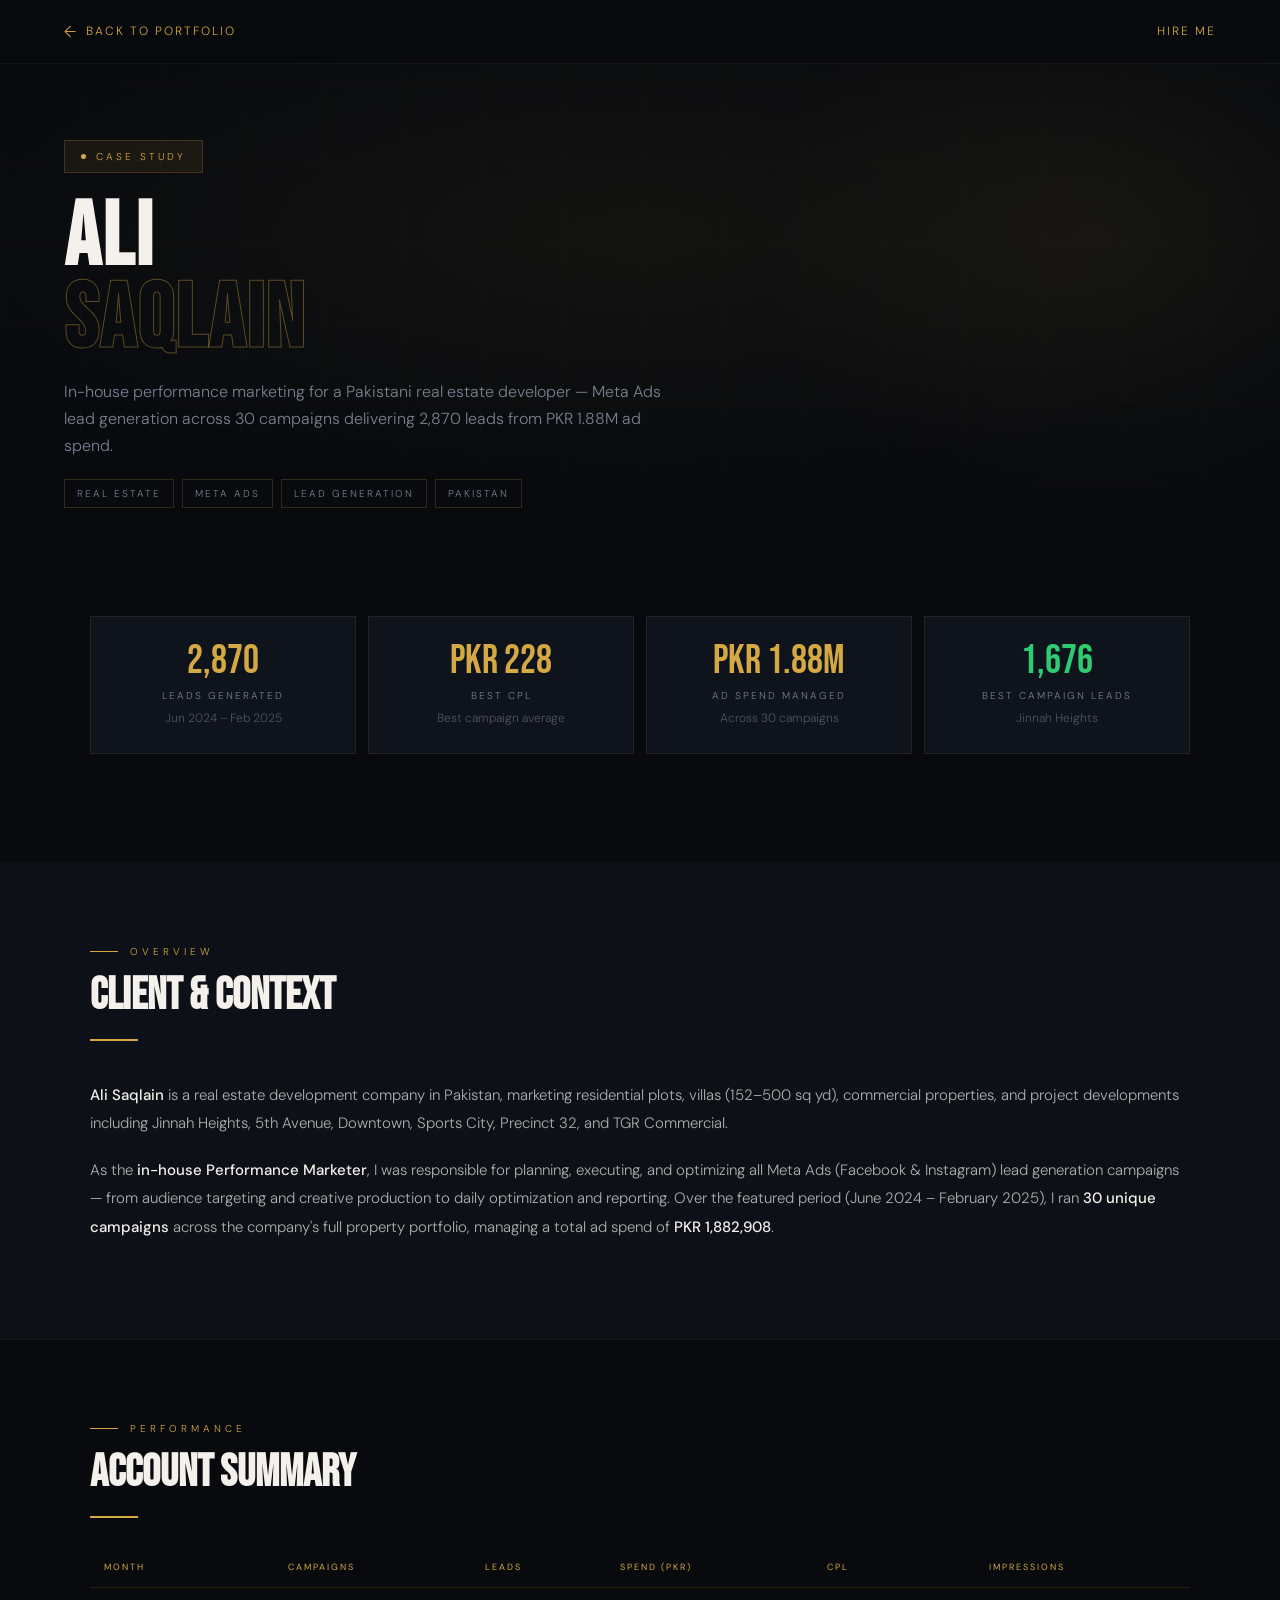
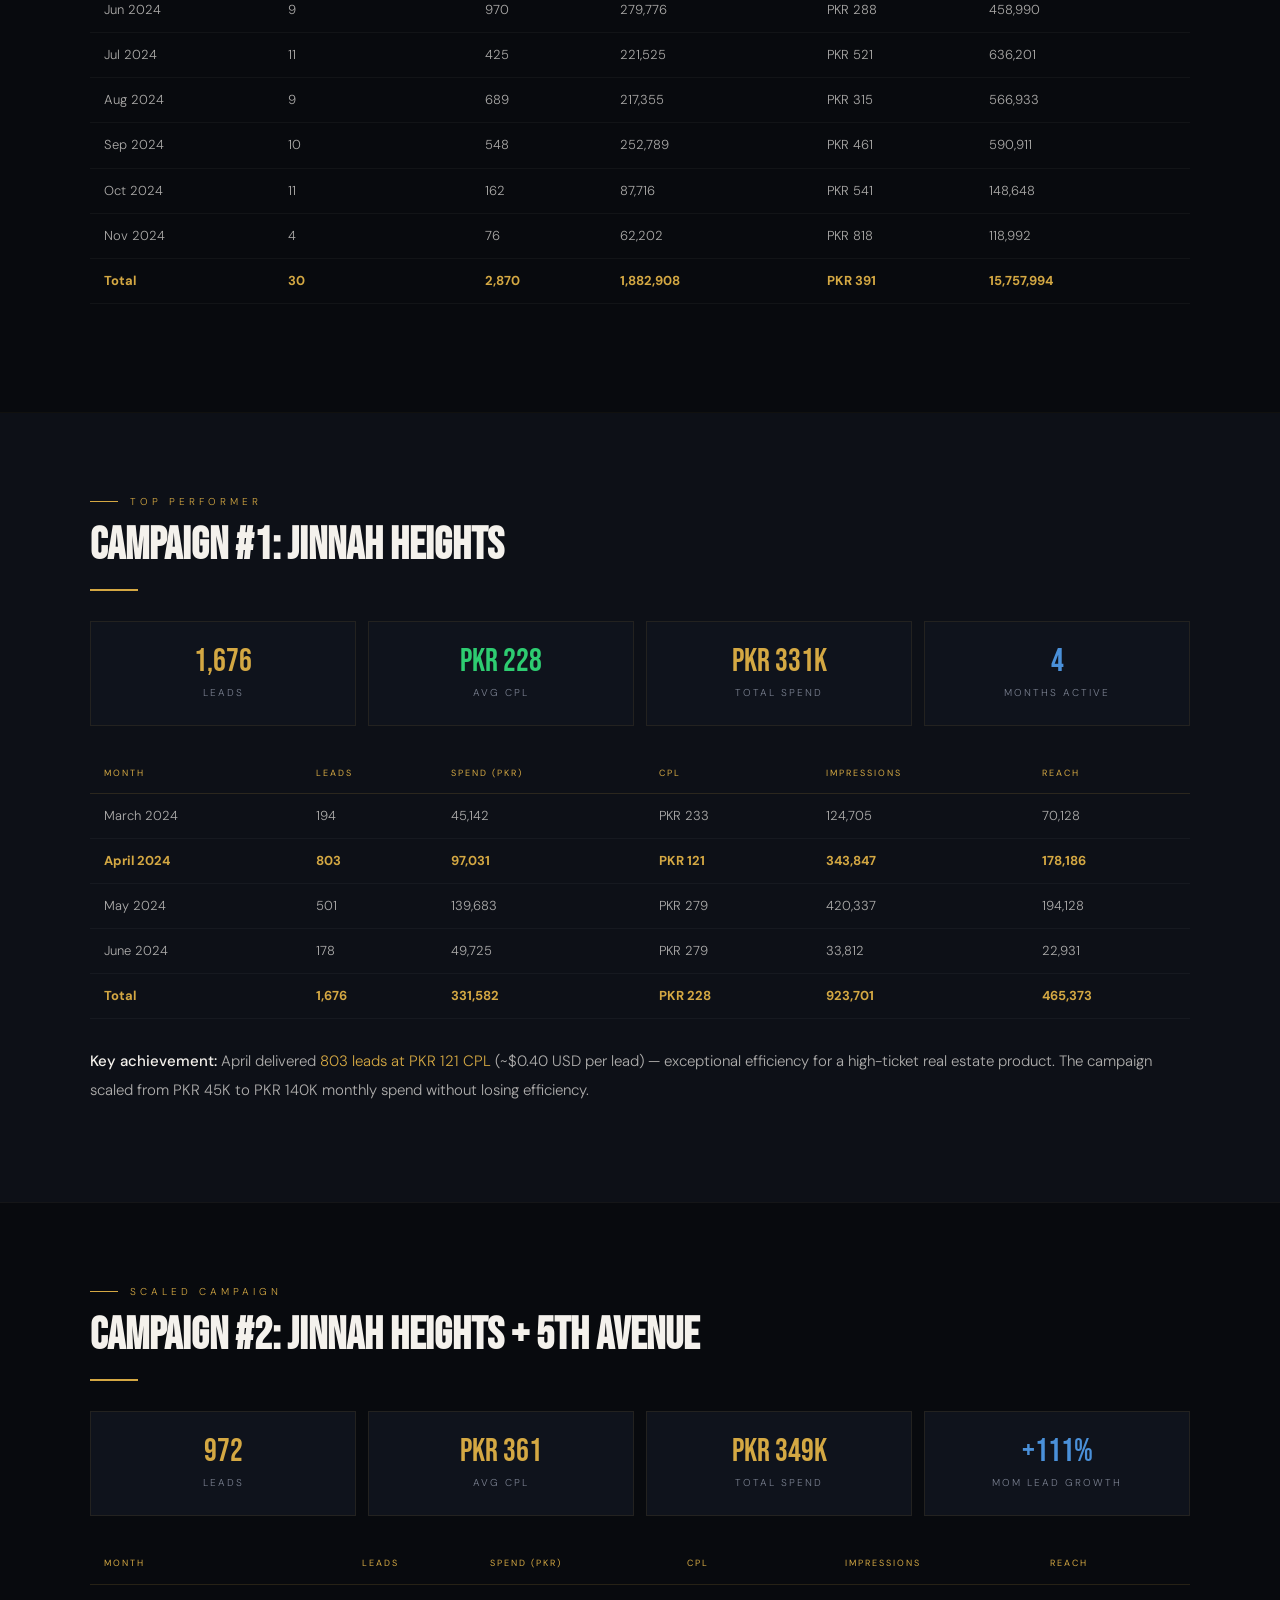
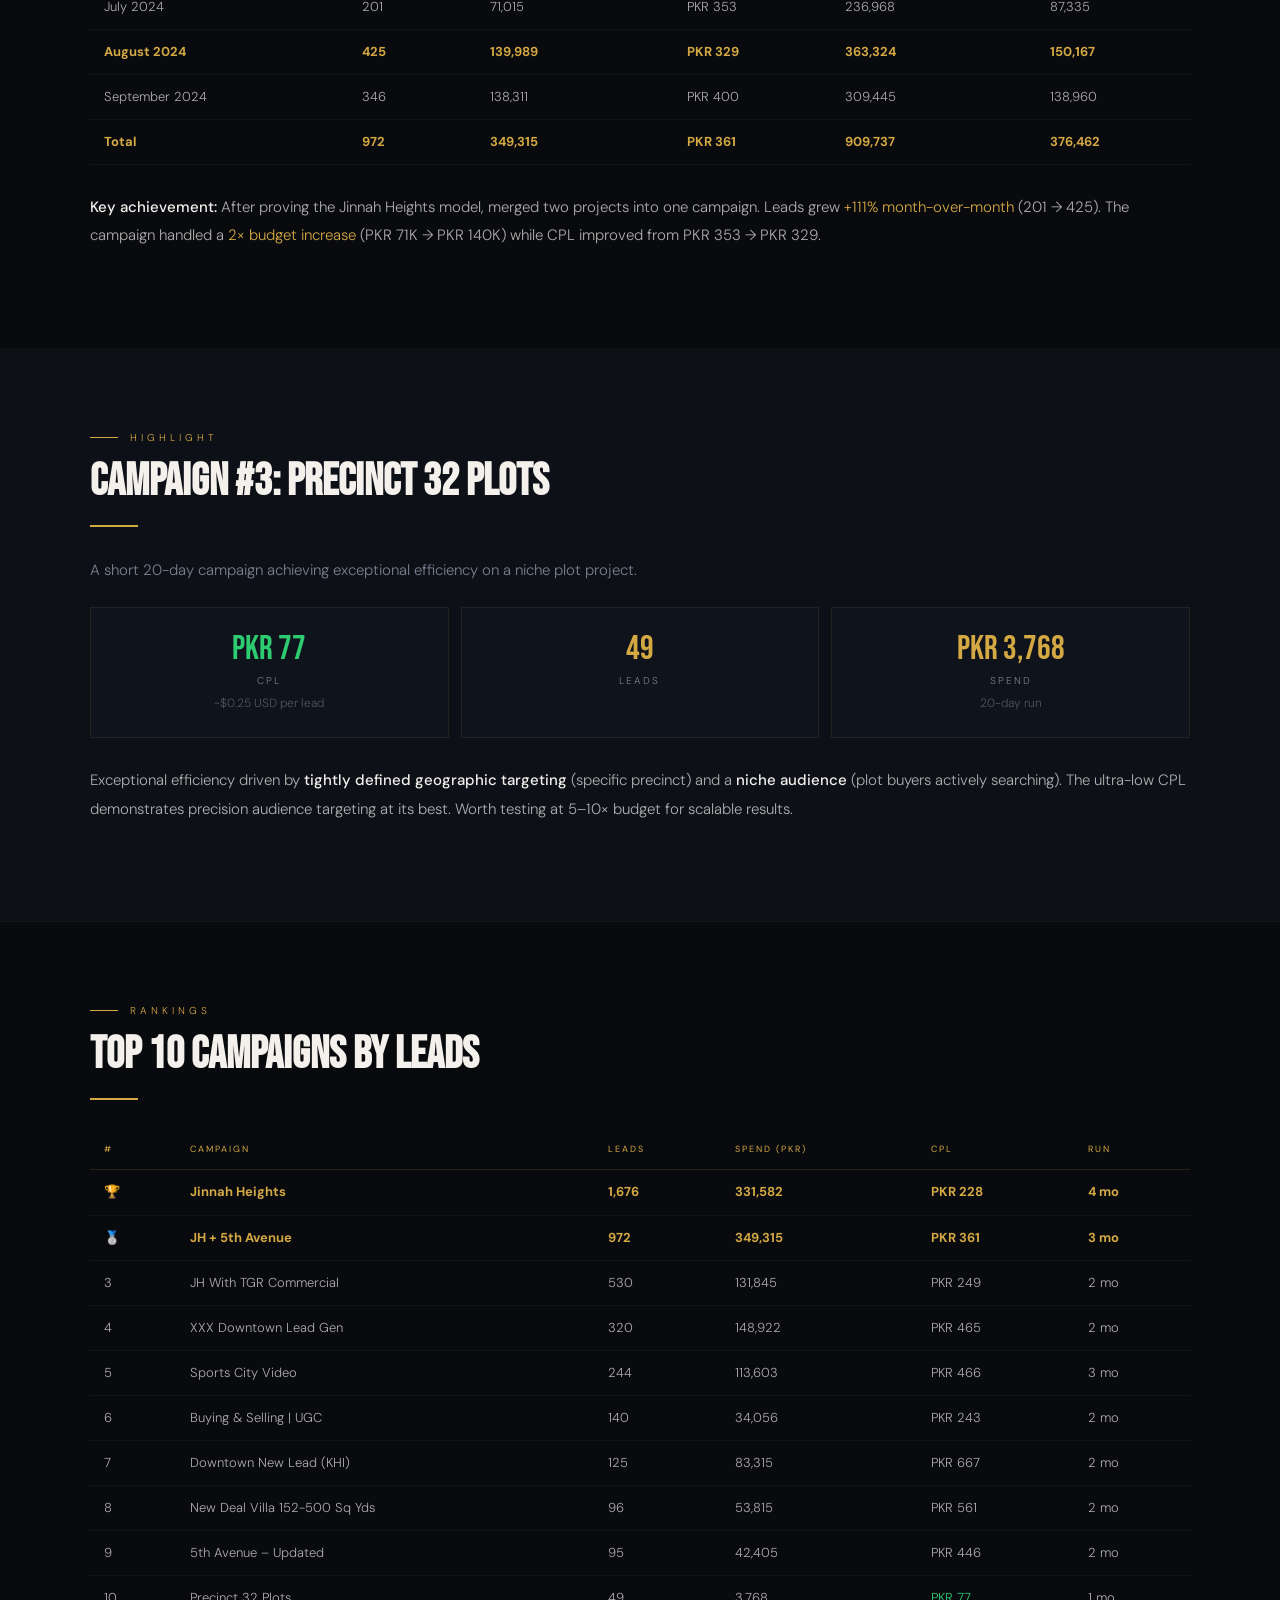
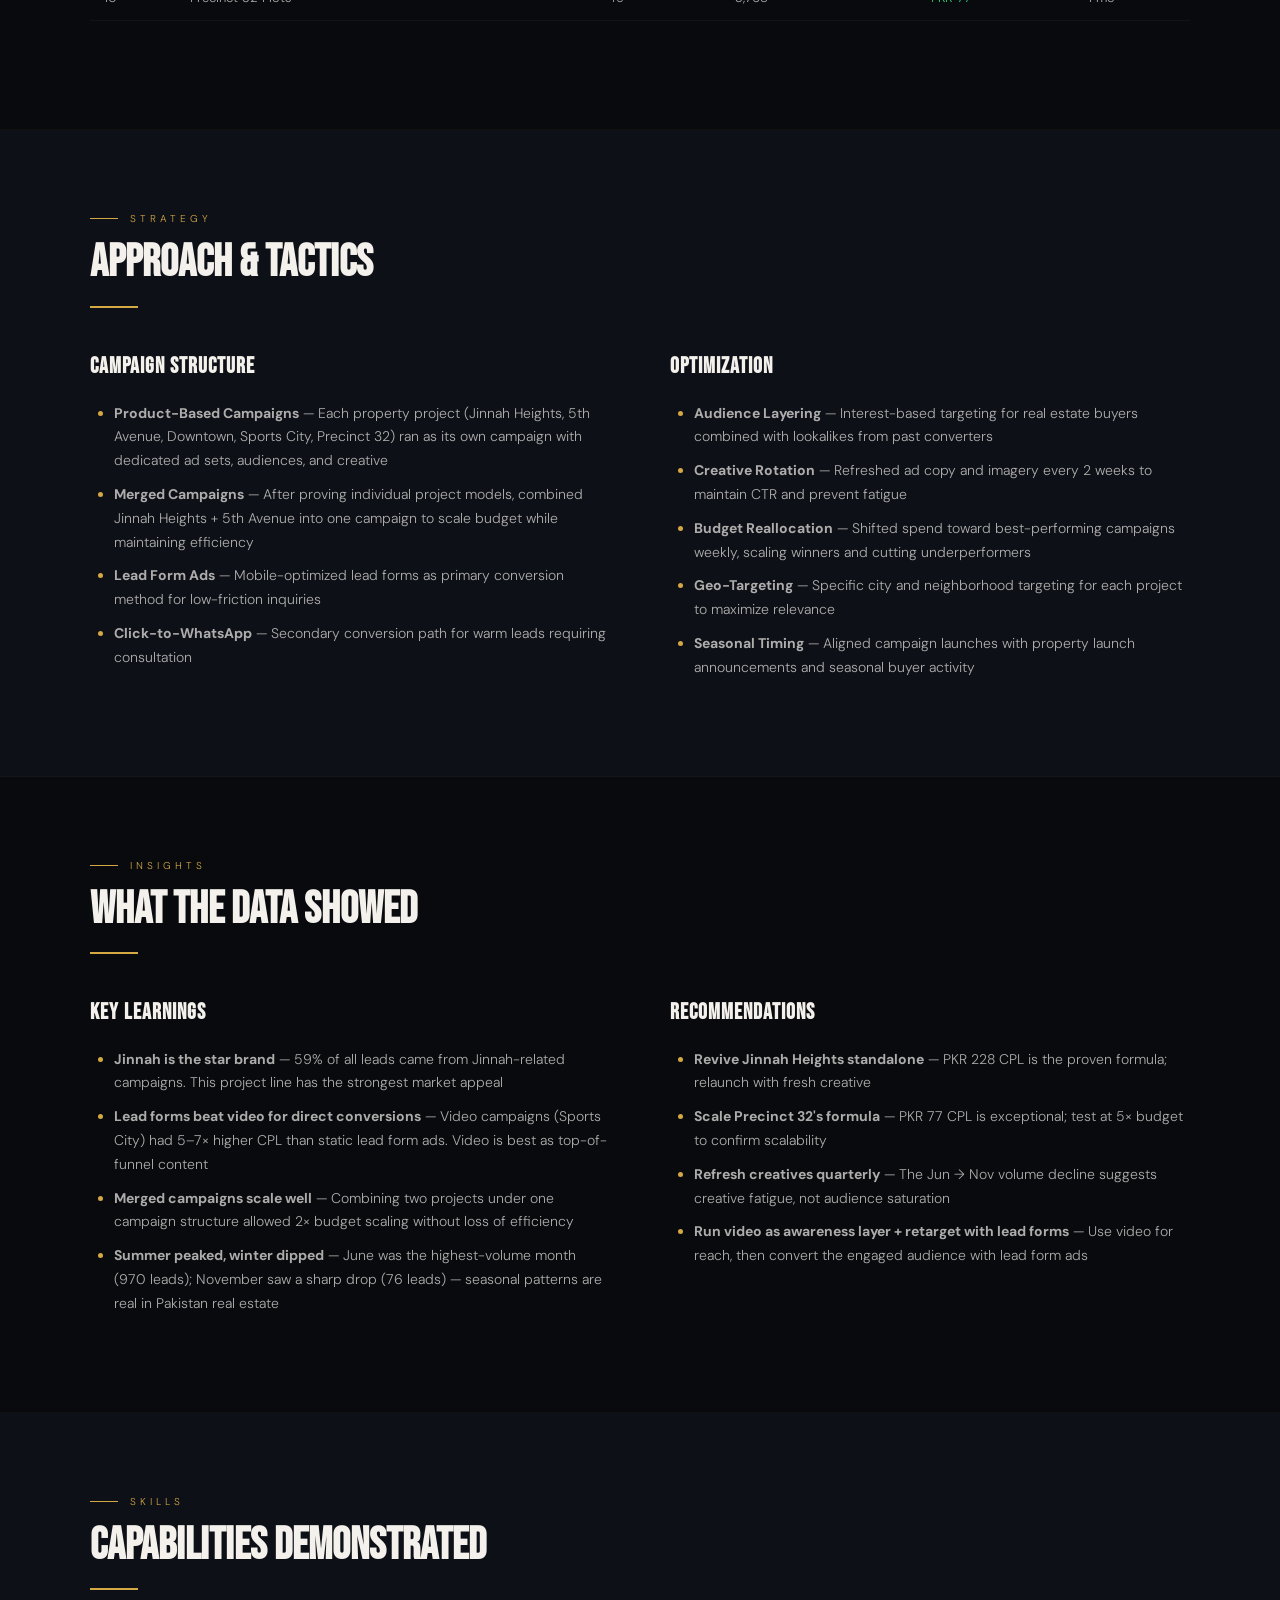
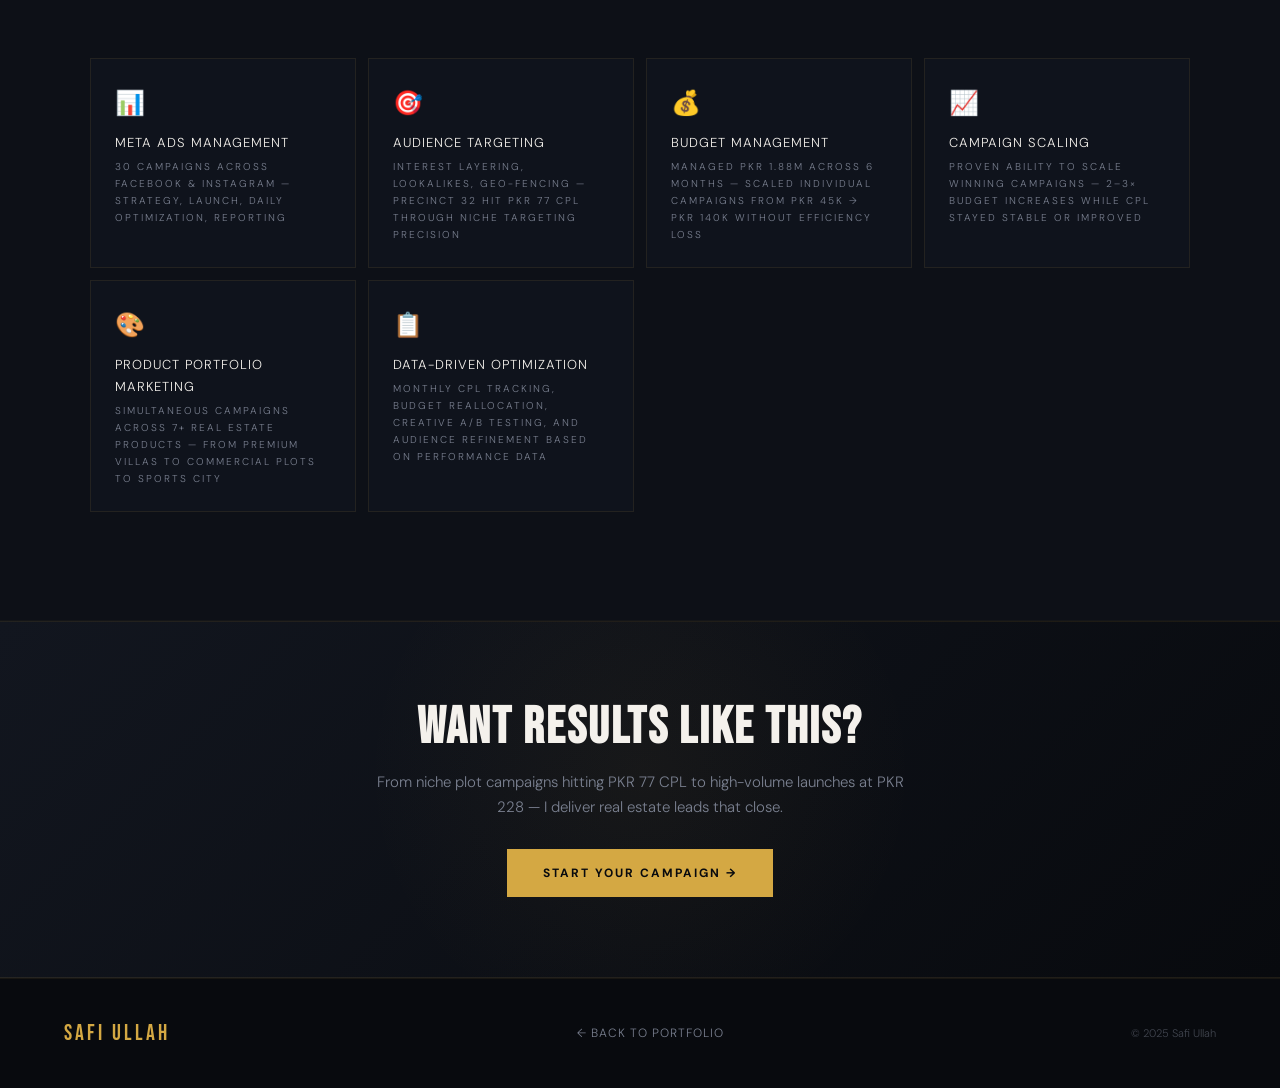
==== case-studies/ali-saqlain.html @ b40e4c9b "Add files via upload" ====
<!DOCTYPE html>
<html lang="en">
<head>
  <meta charset="UTF-8" />
  <meta name="viewport" content="width=device-width, initial-scale=1.0" />
  <title>Ali Saqlain — Case Study | Safi Ullah</title>
  <meta name="description" content="Case study: Meta Ads lead generation for Ali Saqlain real estate — 2,870 leads from PKR 1.88M spend, PKR 228 CPL across 30 campaigns. Performance marketing for real estate in Pakistan." />
  <link rel="preconnect" href="https://fonts.googleapis.com" />
  <link rel="preconnect" href="https://fonts.gstatic.com" crossorigin />
  <link href="https://fonts.googleapis.com/css2?family=Bebas+Neue&family=DM+Sans:wght@300;400;500;700&family=Playfair+Display:ital,wght@1,400;1,700&display=swap" rel="stylesheet" />
  <link rel="stylesheet" href="case-study.css" />
</head>
<body>

<nav class="cs-nav">
  <a class="back-link" href="../index.html">Back to Portfolio</a>
  <a href="../index.html#contact">Hire Me</a>
</nav>

<!-- HERO -->
<section class="cs-hero">
  <div class="cs-hero-glow"></div>
  <div class="cs-hero-grid"></div>
  <div class="cs-hero-content">
    <div class="cs-eyebrow"><span></span>Case Study</div>
    <h1 class="cs-title">ALI<br><span class="outline">SAQLAIN</span></h1>
    <p class="cs-subtitle">In-house performance marketing for a Pakistani real estate developer — Meta Ads lead generation across 30 campaigns delivering 2,870 leads from PKR 1.88M ad spend.</p>
    <div class="cs-tags">
      <span class="cs-tag">Real Estate</span>
      <span class="cs-tag">Meta Ads</span>
      <span class="cs-tag">Lead Generation</span>
      <span class="cs-tag">Pakistan</span>
    </div>
  </div>
</section>

<!-- QUICK METRICS -->
<section class="cs-section" style="padding-top:0;background:var(--dark)">
  <div class="cs-container">
    <div class="metrics-grid">
      <div class="metric-card">
        <div class="num">2,870</div>
        <div class="lbl">Leads Generated</div>
        <div class="sublbl">Jun 2024 – Feb 2025</div>
      </div>
      <div class="metric-card">
        <div class="num">PKR 228</div>
        <div class="lbl">Best CPL</div>
        <div class="sublbl">Best campaign average</div>
      </div>
      <div class="metric-card">
        <div class="num">PKR 1.88M</div>
        <div class="lbl">Ad Spend Managed</div>
        <div class="sublbl">Across 30 campaigns</div>
      </div>
      <div class="metric-card">
        <div class="num green">1,676</div>
        <div class="lbl">Best Campaign Leads</div>
        <div class="sublbl">Jinnah Heights</div>
      </div>
    </div>
  </div>
</section>

<!-- OVERVIEW -->
<section class="cs-section">
  <div class="cs-container">
    <p class="s-tag">Overview</p>
    <h2 class="s-title">CLIENT & CONTEXT</h2>
    <div class="gold-line"></div>
    <div class="cs-grid single">
      <div class="cs-text">
        <p><strong>Ali Saqlain</strong> is a real estate development company in Pakistan, marketing residential plots, villas (152–500 sq yd), commercial properties, and project developments including Jinnah Heights, 5th Avenue, Downtown, Sports City, Precinct 32, and TGR Commercial.</p>
        <p>As the <strong>in-house Performance Marketer</strong>, I was responsible for planning, executing, and optimizing all Meta Ads (Facebook & Instagram) lead generation campaigns — from audience targeting and creative production to daily optimization and reporting. Over the featured period (June 2024 – February 2025), I ran <strong>30 unique campaigns</strong> across the company's full property portfolio, managing a total ad spend of <strong>PKR 1,882,908</strong>.</p>
      </div>
    </div>
  </div>
</section>

<!-- ACCOUNT RESULTS -->
<section class="cs-section">
  <div class="cs-container">
    <p class="s-tag">Performance</p>
    <h2 class="s-title">ACCOUNT SUMMARY</h2>
    <div class="gold-line"></div>

    <div class="cs-table-wrap">
      <table class="cs-table">
        <thead>
          <tr>
            <th>Month</th>
            <th>Campaigns</th>
            <th>Leads</th>
            <th>Spend (PKR)</th>
            <th>CPL</th>
            <th>Impressions</th>
          </tr>
        </thead>
        <tbody>
          <tr>
            <td>Jun 2024</td>
            <td>9</td>
            <td>970</td>
            <td>279,776</td>
            <td>PKR 288</td>
            <td>458,990</td>
          </tr>
          <tr>
            <td>Jul 2024</td>
            <td>11</td>
            <td>425</td>
            <td>221,525</td>
            <td>PKR 521</td>
            <td>636,201</td>
          </tr>
          <tr>
            <td>Aug 2024</td>
            <td>9</td>
            <td>689</td>
            <td>217,355</td>
            <td>PKR 315</td>
            <td>566,933</td>
          </tr>
          <tr>
            <td>Sep 2024</td>
            <td>10</td>
            <td>548</td>
            <td>252,789</td>
            <td>PKR 461</td>
            <td>590,911</td>
          </tr>
          <tr>
            <td>Oct 2024</td>
            <td>11</td>
            <td>162</td>
            <td>87,716</td>
            <td>PKR 541</td>
            <td>148,648</td>
          </tr>
          <tr>
            <td>Nov 2024</td>
            <td>4</td>
            <td>76</td>
            <td>62,202</td>
            <td>PKR 818</td>
            <td>118,992</td>
          </tr>
          <tr class="highlight">
            <td><strong>Total</strong></td>
            <td><strong>30</strong></td>
            <td><strong>2,870</strong></td>
            <td><strong>1,882,908</strong></td>
            <td><strong>PKR 391</strong></td>
            <td><strong>15,757,994</strong></td>
          </tr>
        </tbody>
      </table>
    </div>
  </div>
</section>

<!-- BEST CAMPAIGN -->
<section class="cs-section">
  <div class="cs-container">
    <p class="s-tag">Top Performer</p>
    <h2 class="s-title">CAMPAIGN #1: JINNAH HEIGHTS</h2>
    <div class="gold-line"></div>

    <div class="metrics-grid" style="grid-template-columns:repeat(auto-fit,minmax(140px,1fr))">
      <div class="metric-card">
        <div class="num" style="font-size:32px">1,676</div>
        <div class="lbl">Leads</div>
      </div>
      <div class="metric-card">
        <div class="num green" style="font-size:32px">PKR 228</div>
        <div class="lbl">Avg CPL</div>
      </div>
      <div class="metric-card">
        <div class="num" style="font-size:32px">PKR 331K</div>
        <div class="lbl">Total Spend</div>
      </div>
      <div class="metric-card">
        <div class="num blue" style="font-size:32px">4</div>
        <div class="lbl">Months Active</div>
      </div>
    </div>

    <div class="cs-table-wrap">
      <table class="cs-table">
        <thead>
          <tr>
            <th>Month</th>
            <th>Leads</th>
            <th>Spend (PKR)</th>
            <th>CPL</th>
            <th>Impressions</th>
            <th>Reach</th>
          </tr>
        </thead>
        <tbody>
          <tr>
            <td>March 2024</td>
            <td>194</td>
            <td>45,142</td>
            <td>PKR 233</td>
            <td>124,705</td>
            <td>70,128</td>
          </tr>
          <tr class="highlight">
            <td><strong>April 2024</strong></td>
            <td><strong>803</strong></td>
            <td><strong>97,031</strong></td>
            <td><strong>PKR 121</strong></td>
            <td><strong>343,847</strong></td>
            <td><strong>178,186</strong></td>
          </tr>
          <tr>
            <td>May 2024</td>
            <td>501</td>
            <td>139,683</td>
            <td>PKR 279</td>
            <td>420,337</td>
            <td>194,128</td>
          </tr>
          <tr>
            <td>June 2024</td>
            <td>178</td>
            <td>49,725</td>
            <td>PKR 279</td>
            <td>33,812</td>
            <td>22,931</td>
          </tr>
          <tr class="highlight">
            <td><strong>Total</strong></td>
            <td><strong>1,676</strong></td>
            <td><strong>331,582</strong></td>
            <td><strong>PKR 228</strong></td>
            <td><strong>923,701</strong></td>
            <td><strong>465,373</strong></td>
          </tr>
        </tbody>
      </table>
    </div>

    <div class="cs-text">
      <p><strong>Key achievement:</strong> April delivered <em>803 leads at PKR 121 CPL</em> (~$0.40 USD per lead) — exceptional efficiency for a high-ticket real estate product. The campaign scaled from PKR 45K to PKR 140K monthly spend without losing efficiency.</p>
    </div>
  </div>
</section>

<!-- CAMPAIGN #2 -->
<section class="cs-section">
  <div class="cs-container">
    <p class="s-tag">Scaled Campaign</p>
    <h2 class="s-title">CAMPAIGN #2: JINNAH HEIGHTS + 5TH AVENUE</h2>
    <div class="gold-line"></div>

    <div class="metrics-grid" style="grid-template-columns:repeat(auto-fit,minmax(140px,1fr))">
      <div class="metric-card">
        <div class="num" style="font-size:32px">972</div>
        <div class="lbl">Leads</div>
      </div>
      <div class="metric-card">
        <div class="num" style="font-size:32px">PKR 361</div>
        <div class="lbl">Avg CPL</div>
      </div>
      <div class="metric-card">
        <div class="num" style="font-size:32px">PKR 349K</div>
        <div class="lbl">Total Spend</div>
      </div>
      <div class="metric-card">
        <div class="num blue" style="font-size:32px">+111%</div>
        <div class="lbl">MoM Lead Growth</div>
      </div>
    </div>

    <div class="cs-table-wrap">
      <table class="cs-table">
        <thead>
          <tr>
            <th>Month</th>
            <th>Leads</th>
            <th>Spend (PKR)</th>
            <th>CPL</th>
            <th>Impressions</th>
            <th>Reach</th>
          </tr>
        </thead>
        <tbody>
          <tr>
            <td>July 2024</td>
            <td>201</td>
            <td>71,015</td>
            <td>PKR 353</td>
            <td>236,968</td>
            <td>87,335</td>
          </tr>
          <tr class="highlight">
            <td><strong>August 2024</strong></td>
            <td><strong>425</strong></td>
            <td><strong>139,989</strong></td>
            <td><strong>PKR 329</strong></td>
            <td><strong>363,324</strong></td>
            <td><strong>150,167</strong></td>
          </tr>
          <tr>
            <td>September 2024</td>
            <td>346</td>
            <td>138,311</td>
            <td>PKR 400</td>
            <td>309,445</td>
            <td>138,960</td>
          </tr>
          <tr class="highlight">
            <td><strong>Total</strong></td>
            <td><strong>972</strong></td>
            <td><strong>349,315</strong></td>
            <td><strong>PKR 361</strong></td>
            <td><strong>909,737</strong></td>
            <td><strong>376,462</strong></td>
          </tr>
        </tbody>
      </table>
    </div>

    <div class="cs-text">
      <p><strong>Key achievement:</strong> After proving the Jinnah Heights model, merged two projects into one campaign. Leads grew <em>+111% month-over-month</em> (201 → 425). The campaign handled a <em>2× budget increase</em> (PKR 71K → PKR 140K) while CPL improved from PKR 353 → PKR 329.</p>
    </div>
  </div>
</section>

<!-- CAMPAIGN #3 -->
<section class="cs-section">
  <div class="cs-container">
    <p class="s-tag">Highlight</p>
    <h2 class="s-title">CAMPAIGN #3: PRECINCT 32 PLOTS</h2>
    <div class="gold-line"></div>
    <p class="s-sub">A short 20-day campaign achieving exceptional efficiency on a niche plot project.</p>

    <div class="metrics-grid" style="grid-template-columns:repeat(auto-fit,minmax(160px,1fr));margin-top:24px">
      <div class="metric-card">
        <div class="num green" style="font-size:34px">PKR 77</div>
        <div class="lbl">CPL</div>
        <div class="sublbl">~$0.25 USD per lead</div>
      </div>
      <div class="metric-card">
        <div class="num" style="font-size:34px">49</div>
        <div class="lbl">Leads</div>
      </div>
      <div class="metric-card">
        <div class="num" style="font-size:34px">PKR 3,768</div>
        <div class="lbl">Spend</div>
        <div class="sublbl">20-day run</div>
      </div>
    </div>

    <div class="cs-text">
      <p>Exceptional efficiency driven by <strong>tightly defined geographic targeting</strong> (specific precinct) and a <strong>niche audience</strong> (plot buyers actively searching). The ultra-low CPL demonstrates precision audience targeting at its best. Worth testing at 5–10× budget for scalable results.</p>
    </div>
  </div>
</section>

<!-- CAMPAIGN COMPARISON -->
<section class="cs-section">
  <div class="cs-container">
    <p class="s-tag">Rankings</p>
    <h2 class="s-title">TOP 10 CAMPAIGNS BY LEADS</h2>
    <div class="gold-line"></div>

    <div class="cs-table-wrap">
      <table class="cs-table">
        <thead>
          <tr>
            <th>#</th>
            <th>Campaign</th>
            <th>Leads</th>
            <th>Spend (PKR)</th>
            <th>CPL</th>
            <th>Run</th>
          </tr>
        </thead>
        <tbody>
          <tr class="highlight">
            <td>🏆</td>
            <td><strong>Jinnah Heights</strong></td>
            <td><strong>1,676</strong></td>
            <td><strong>331,582</strong></td>
            <td><strong>PKR 228</strong></td>
            <td><strong>4 mo</strong></td>
          </tr>
          <tr class="highlight">
            <td>🥈</td>
            <td><strong>JH + 5th Avenue</strong></td>
            <td><strong>972</strong></td>
            <td><strong>349,315</strong></td>
            <td><strong>PKR 361</strong></td>
            <td><strong>3 mo</strong></td>
          </tr>
          <tr>
            <td>3</td>
            <td>JH With TGR Commercial</td>
            <td>530</td>
            <td>131,845</td>
            <td>PKR 249</td>
            <td>2 mo</td>
          </tr>
          <tr>
            <td>4</td>
            <td>XXX Downtown Lead Gen</td>
            <td>320</td>
            <td>148,922</td>
            <td>PKR 465</td>
            <td>2 mo</td>
          </tr>
          <tr>
            <td>5</td>
            <td>Sports City Video</td>
            <td>244</td>
            <td>113,603</td>
            <td>PKR 466</td>
            <td>3 mo</td>
          </tr>
          <tr>
            <td>6</td>
            <td>Buying & Selling | UGC</td>
            <td>140</td>
            <td>34,056</td>
            <td>PKR 243</td>
            <td>2 mo</td>
          </tr>
          <tr>
            <td>7</td>
            <td>Downtown New Lead (KHI)</td>
            <td>125</td>
            <td>83,315</td>
            <td>PKR 667</td>
            <td>2 mo</td>
          </tr>
          <tr>
            <td>8</td>
            <td>New Deal Villa 152-500 Sq Yds</td>
            <td>96</td>
            <td>53,815</td>
            <td>PKR 561</td>
            <td>2 mo</td>
          </tr>
          <tr>
            <td>9</td>
            <td>5th Avenue – Updated</td>
            <td>95</td>
            <td>42,405</td>
            <td>PKR 446</td>
            <td>2 mo</td>
          </tr>
          <tr>
            <td>10</td>
            <td>Precinct 32 Plots</td>
            <td>49</td>
            <td>3,768</td>
            <td><span style="color:var(--green)">PKR 77</span></td>
            <td>1 mo</td>
          </tr>
        </tbody>
      </table>
    </div>
  </div>
</section>

<!-- STRATEGY -->
<section class="cs-section">
  <div class="cs-container">
    <p class="s-tag">Strategy</p>
    <h2 class="s-title">APPROACH & TACTICS</h2>
    <div class="gold-line"></div>
    <div class="cs-grid">
      <div class="cs-text">
        <h3 style="font-family:'Bebas Neue',sans-serif;font-size:22px;letter-spacing:1px;margin-bottom:14px">CAMPAIGN STRUCTURE</h3>
        <ul>
          <li><strong>Product-Based Campaigns</strong> — Each property project (Jinnah Heights, 5th Avenue, Downtown, Sports City, Precinct 32) ran as its own campaign with dedicated ad sets, audiences, and creative</li>
          <li><strong>Merged Campaigns</strong> — After proving individual project models, combined Jinnah Heights + 5th Avenue into one campaign to scale budget while maintaining efficiency</li>
          <li><strong>Lead Form Ads</strong> — Mobile-optimized lead forms as primary conversion method for low-friction inquiries</li>
          <li><strong>Click-to-WhatsApp</strong> — Secondary conversion path for warm leads requiring consultation</li>
        </ul>
      </div>
      <div class="cs-text">
        <h3 style="font-family:'Bebas Neue',sans-serif;font-size:22px;letter-spacing:1px;margin-bottom:14px">OPTIMIZATION</h3>
        <ul>
          <li><strong>Audience Layering</strong> — Interest-based targeting for real estate buyers combined with lookalikes from past converters</li>
          <li><strong>Creative Rotation</strong> — Refreshed ad copy and imagery every 2 weeks to maintain CTR and prevent fatigue</li>
          <li><strong>Budget Reallocation</strong> — Shifted spend toward best-performing campaigns weekly, scaling winners and cutting underperformers</li>
          <li><strong>Geo-Targeting</strong> — Specific city and neighborhood targeting for each project to maximize relevance</li>
          <li><strong>Seasonal Timing</strong> — Aligned campaign launches with property launch announcements and seasonal buyer activity</li>
        </ul>
      </div>
    </div>
  </div>
</section>

<!-- KEY INSIGHTS -->
<section class="cs-section">
  <div class="cs-container">
    <p class="s-tag">Insights</p>
    <h2 class="s-title">WHAT THE DATA SHOWED</h2>
    <div class="gold-line"></div>
    <div class="cs-grid">
      <div class="cs-text">
        <h3 style="font-family:'Bebas Neue',sans-serif;font-size:22px;letter-spacing:1px;margin-bottom:14px">KEY LEARNINGS</h3>
        <ul>
          <li><strong>Jinnah is the star brand</strong> — 59% of all leads came from Jinnah-related campaigns. This project line has the strongest market appeal</li>
          <li><strong>Lead forms beat video for direct conversions</strong> — Video campaigns (Sports City) had 5–7× higher CPL than static lead form ads. Video is best as top-of-funnel content</li>
          <li><strong>Merged campaigns scale well</strong> — Combining two projects under one campaign structure allowed 2× budget scaling without loss of efficiency</li>
          <li><strong>Summer peaked, winter dipped</strong> — June was the highest-volume month (970 leads); November saw a sharp drop (76 leads) — seasonal patterns are real in Pakistan real estate</li>
        </ul>
      </div>
      <div class="cs-text">
        <h3 style="font-family:'Bebas Neue',sans-serif;font-size:22px;letter-spacing:1px;margin-bottom:14px">RECOMMENDATIONS</h3>
        <ul>
          <li><strong>Revive Jinnah Heights standalone</strong> — PKR 228 CPL is the proven formula; relaunch with fresh creative</li>
          <li><strong>Scale Precinct 32's formula</strong> — PKR 77 CPL is exceptional; test at 5× budget to confirm scalability</li>
          <li><strong>Refresh creatives quarterly</strong> — The Jun → Nov volume decline suggests creative fatigue, not audience saturation</li>
          <li><strong>Run video as awareness layer + retarget with lead forms</strong> — Use video for reach, then convert the engaged audience with lead form ads</li>
        </ul>
      </div>
    </div>
  </div>
</section>

<!-- CAPABILITIES -->
<section class="cs-section">
  <div class="cs-container">
    <p class="s-tag">Skills</p>
    <h2 class="s-title">CAPABILITIES DEMONSTRATED</h2>
    <div class="gold-line"></div>
    <div class="cs-grid full-wide">
      <div class="metrics-grid" style="grid-template-columns:repeat(auto-fit,minmax(220px,1fr))">
        <div class="metric-card" style="text-align:left">
          <div style="font-size:24px;margin-bottom:8px">📊</div>
          <div class="lbl" style="text-align:left;color:var(--white);font-size:13px;letter-spacing:1px">Meta Ads Management</div>
          <div class="lbl" style="text-align:left;margin-top:4px">30 campaigns across Facebook & Instagram — strategy, launch, daily optimization, reporting</div>
        </div>
        <div class="metric-card" style="text-align:left">
          <div style="font-size:24px;margin-bottom:8px">🎯</div>
          <div class="lbl" style="text-align:left;color:var(--white);font-size:13px;letter-spacing:1px">Audience Targeting</div>
          <div class="lbl" style="text-align:left;margin-top:4px">Interest layering, lookalikes, geo-fencing — Precinct 32 hit PKR 77 CPL through niche targeting precision</div>
        </div>
        <div class="metric-card" style="text-align:left">
          <div style="font-size:24px;margin-bottom:8px">💰</div>
          <div class="lbl" style="text-align:left;color:var(--white);font-size:13px;letter-spacing:1px">Budget Management</div>
          <div class="lbl" style="text-align:left;margin-top:4px">Managed PKR 1.88M across 6 months — scaled individual campaigns from PKR 45K → PKR 140K without efficiency loss</div>
        </div>
        <div class="metric-card" style="text-align:left">
          <div style="font-size:24px;margin-bottom:8px">📈</div>
          <div class="lbl" style="text-align:left;color:var(--white);font-size:13px;letter-spacing:1px">Campaign Scaling</div>
          <div class="lbl" style="text-align:left;margin-top:4px">Proven ability to scale winning campaigns — 2–3× budget increases while CPL stayed stable or improved</div>
        </div>
        <div class="metric-card" style="text-align:left">
          <div style="font-size:24px;margin-bottom:8px">🎨</div>
          <div class="lbl" style="text-align:left;color:var(--white);font-size:13px;letter-spacing:1px">Product Portfolio Marketing</div>
          <div class="lbl" style="text-align:left;margin-top:4px">Simultaneous campaigns across 7+ real estate products — from premium villas to commercial plots to sports city</div>
        </div>
        <div class="metric-card" style="text-align:left">
          <div style="font-size:24px;margin-bottom:8px">📋</div>
          <div class="lbl" style="text-align:left;color:var(--white);font-size:13px;letter-spacing:1px">Data-Driven Optimization</div>
          <div class="lbl" style="text-align:left;margin-top:4px">Monthly CPL tracking, budget reallocation, creative A/B testing, and audience refinement based on performance data</div>
        </div>
      </div>
    </div>
  </div>
</section>

<!-- CTA -->
<section class="cs-cta">
  <h2>WANT RESULTS LIKE THIS?</h2>
  <p>From niche plot campaigns hitting PKR 77 CPL to high-volume launches at PKR 228 — I deliver real estate leads that close.</p>
  <a class="btn-gold" href="../index.html#contact">Start Your Campaign →</a>
</section>

<footer class="cs-footer">
  <div class="f-logo">SAFI ULLAH</div>
  <a href="../index.html">← Back to Portfolio</a>
  <div class="f-copy">© 2025 Safi Ullah</div>
</footer>

<style>
  .cs-cta {
    padding: 80px 64px;
    text-align: center;
    background: linear-gradient(135deg, var(--dark3), var(--dark));
    border-top: 1px solid rgba(212,168,67,0.1);
    border-bottom: 1px solid rgba(212,168,67,0.1);
  }
  .cs-cta h2 {
    font-family: 'Bebas Neue', sans-serif;
    font-size: clamp(32px, 4vw, 52px);
    letter-spacing: 2px;
    margin-bottom: 16px;
  }
  .cs-cta p {
    font-size: 15px; color: var(--muted);
    max-width: 540px; margin: 0 auto 28px; line-height: 1.7;
  }
  .cs-cta .btn-gold {
    display: inline-block;
    padding: 14px 36px;
    background: var(--gold);
    color: var(--dark);
    font-weight: 700;
    font-size: 12px;
    letter-spacing: 2px;
    text-transform: uppercase;
    text-decoration: none;
    transition: all 0.3s;
  }
  .cs-cta .btn-gold:hover { background: var(--gold-light); transform: translateY(-2px); }
  .cs-footer {
    padding: 36px 64px;
    display: flex;
    justify-content: space-between;
    align-items: center;
    flex-wrap: wrap;
    gap: 20px;
    background: var(--dark);
  }
  .cs-footer .f-logo { font-family: 'Bebas Neue', sans-serif; font-size: 22px; letter-spacing: 3px; color: var(--gold); }
  .cs-footer a { color: var(--muted); text-decoration: none; font-size: 12px; letter-spacing: 1px; text-transform: uppercase; transition: color 0.3s; }
  .cs-footer a:hover { color: var(--gold); }
  .cs-footer .f-copy { font-size: 11px; color: rgba(122,128,144,0.5); }
  @media(max-width:768px) {
    .cs-cta { padding: 60px 28px; }
    .cs-footer { padding: 28px; flex-direction: column; align-items: flex-start; }
  }
</style>

</body>
</html>
---- case-studies/case-study.css ----
/* ════════════════════════════════════════
   CASE STUDY PAGES — Shared Styles
   Dark luxury theme matching main portfolio
   ════════════════════════════════════════ */

:root {
  --gold: #D4A843;
  --gold-light: #F0C060;
  --dark: #080A0E;
  --dark2: #0D1017;
  --dark3: #12161F;
  --panel: #0F131C;
  --panel2: #141820;
  --white: #F4F1EC;
  --muted: #7A8090;
  --accent: #E8553E;
  --green: #2ECC71;
  --red: #E85D5D;
  --blue: #4A90D9;
}

* { margin: 0; padding: 0; box-sizing: border-box; }
html { scroll-behavior: smooth; }
body {
  background: var(--dark);
  color: var(--white);
  font-family: 'DM Sans', sans-serif;
  font-weight: 300;
  overflow-x: hidden;
  line-height: 1.7;
}

::-webkit-scrollbar { width: 4px; }
::-webkit-scrollbar-track { background: var(--dark); }
::-webkit-scrollbar-thumb { background: var(--gold); }

/* NAVIGATION */
.cs-nav {
  position: fixed; top: 0; left: 0; right: 0; z-index: 100;
  display: flex; align-items: center; justify-content: space-between;
  padding: 18px 64px;
  background: rgba(8,10,14,0.9); backdrop-filter: blur(24px);
  border-bottom: 1px solid rgba(212,168,67,0.08);
}
.cs-nav a {
  color: var(--gold);
  text-decoration: none;
  font-size: 12px;
  letter-spacing: 2px;
  text-transform: uppercase;
  transition: color 0.3s;
}
.cs-nav a:hover { color: var(--gold-light); }
.cs-nav .back-link { display: flex; align-items: center; gap: 8px; }
.cs-nav .back-link::before { content: '←'; font-size: 16px; }

/* HERO */
.cs-hero {
  min-height: 60vh;
  display: flex; align-items: center;
  padding: 140px 64px 80px;
  position: relative;
  overflow: hidden;
}
.cs-hero::before {
  content: '';
  position: absolute; inset: 0;
  background: radial-gradient(ellipse 80% 60% at 50% 40%, rgba(212,168,67,0.06) 0%, transparent 70%);
  pointer-events: none;
}
.cs-hero-glow {
  position: absolute; top: 0; right: -10%;
  width: 60%; height: 100%;
  background: radial-gradient(ellipse 70% 70% at 60% 40%, rgba(212,168,67,0.06) 0%, transparent 65%);
  pointer-events: none;
}
.cs-hero-grid {
  position: absolute; inset: 0; opacity: 0.02;
  background-image:
    linear-gradient(rgba(212,168,67,1) 1px, transparent 1px),
    linear-gradient(90deg, rgba(212,168,67,1) 1px, transparent 1px);
  background-size: 80px 80px;
}
.cs-hero-content { position: relative; z-index: 2; max-width: 900px; }
.cs-eyebrow {
  display: inline-flex; align-items: center; gap: 10px;
  background: rgba(212,168,67,0.08);
  border: 1px solid rgba(212,168,67,0.2);
  padding: 7px 16px; font-size: 10px; letter-spacing: 3px;
  text-transform: uppercase; color: var(--gold);
  margin-bottom: 24px;
}
.cs-eyebrow span { width: 5px; height: 5px; background: var(--gold); border-radius: 50%; display: inline-block; }
.cs-title {
  font-family: 'Bebas Neue', sans-serif;
  font-size: clamp(52px, 7vw, 96px);
  line-height: 0.92;
  letter-spacing: 2px;
  margin-bottom: 14px;
}
.cs-title .outline { -webkit-text-stroke: 1px rgba(212,168,67,0.4); color: transparent; }
.cs-subtitle {
  font-size: 16px; color: var(--muted);
  max-width: 600px; margin-top: 16px;
}
.cs-tags { display: flex; gap: 8px; flex-wrap: wrap; margin-top: 20px; }
.cs-tag {
  font-size: 10px; padding: 5px 12px; letter-spacing: 2px;
  text-transform: uppercase; border: 1px solid rgba(212,168,67,0.2);
  color: var(--muted);
}
.cs-tag.active { background: rgba(46,204,113,0.12); border-color: rgba(46,204,113,0.3); color: var(--green); }

/* SECTIONS */
.cs-section {
  padding: 80px 64px;
  border-bottom: 1px solid rgba(212,168,67,0.04);
}
.cs-section:nth-child(even) { background: var(--dark2); }
.cs-section:last-child { border-bottom: none; }

.cs-container { max-width: 1100px; margin: 0 auto; }

.s-tag {
  font-size: 10px; letter-spacing: 4px; color: var(--gold);
  text-transform: uppercase; margin-bottom: 14px;
  display: flex; align-items: center; gap: 12px;
}
.s-tag::before { content: ''; width: 28px; height: 1px; background: var(--gold); }

.s-title {
  font-family: 'Bebas Neue', sans-serif;
  font-size: clamp(32px, 3.5vw, 52px);
  line-height: 1; margin-bottom: 20px;
}
.s-sub { font-size: 15px; color: var(--muted); line-height: 1.75; max-width: 600px; }
.gold-line { width: 48px; height: 2px; background: var(--gold); margin: 20px 0 30px; }

/* CONTENT GRID */
.cs-grid {
  display: grid;
  grid-template-columns: 1fr 1fr;
  gap: 60px;
  margin-top: 40px;
}
.cs-grid.single { grid-template-columns: 1fr; }
.cs-grid.full-wide { grid-template-columns: 1fr; max-width: 100%; }

.cs-text p {
  font-size: 15px; line-height: 1.9;
  color: rgba(244,241,236,0.7);
  margin-bottom: 18px;
}
.cs-text p strong { color: var(--white); font-weight: 500; }
.cs-text p em { color: var(--gold); font-style: normal; }
.cs-text ul, .cs-text ol {
  margin: 16px 0; padding-left: 24px;
}
.cs-text li {
  font-size: 14px; color: rgba(244,241,236,0.7);
  margin-bottom: 10px; line-height: 1.7;
}
.cs-text li::marker { color: var(--gold); }

/* METRICS CARDS */
.metrics-grid {
  display: grid;
  grid-template-columns: repeat(auto-fit, minmax(180px, 1fr));
  gap: 12px;
  margin: 28px 0;
}
.metric-card {
  background: var(--panel);
  border: 1px solid rgba(212,168,67,0.1);
  padding: 24px;
  text-align: center;
  transition: border-color 0.3s;
}
.metric-card:hover { border-color: rgba(212,168,67,0.25); }
.metric-card .num {
  font-family: 'Bebas Neue', sans-serif;
  font-size: 40px; line-height: 1;
  color: var(--gold);
}
.metric-card .num.green { color: var(--green); }
.metric-card .num.blue { color: var(--blue); }
.metric-card .num.red { color: var(--red); }
.metric-card .lbl {
  font-size: 10px; letter-spacing: 2px;
  text-transform: uppercase; color: var(--muted);
  margin-top: 6px;
}
.metric-card .sublbl {
  font-size: 12px; color: rgba(122,128,144,0.6);
  margin-top: 4px;
}

/* TABLE */
.cs-table-wrap {
  overflow-x: auto;
  margin: 28px 0;
}
.cs-table {
  width: 100%;
  border-collapse: collapse;
  font-size: 13px;
}
.cs-table th {
  text-align: left;
  padding: 12px 14px;
  font-size: 9px;
  letter-spacing: 2px;
  text-transform: uppercase;
  color: var(--gold);
  border-bottom: 1px solid rgba(212,168,67,0.15);
  font-weight: 400;
}
.cs-table td {
  padding: 11px 14px;
  border-bottom: 1px solid rgba(255,255,255,0.04);
  color: rgba(244,241,236,0.7);
}
.cs-table tr:hover td { background: rgba(212,168,67,0.03); }
.cs-table .highlight td { color: var(--gold); font-weight: 500; }

/* GALLERY */
.gallery-grid {
  display: grid;
  grid-template-columns: repeat(auto-fit, minmax(280px, 1fr));
  gap: 16px;
  margin-top: 28px;
}
.gallery-item {
  background: var(--panel);
  border: 1px solid rgba(212,168,67,0.08);
  overflow: hidden;
  transition: border-color 0.3s;
}
.gallery-item:hover { border-color: rgba(212,168,67,0.2); }
.gallery-item .placeholder-img {
  aspect-ratio: 4/3;
  background: linear-gradient(135deg, #0a1020, #121c38);
  display: flex;
  align-items: center;
  justify-content: center;
  font-size: 40px;
  color: rgba(212,168,67,0.2);
}
.gallery-item .caption {
  padding: 12px 16px;
  font-size: 12px;
  color: var(--muted);
}

/* QUOTE / TESTIMONIAL */
.quote-block {
  background: var(--panel);
  border-left: 3px solid var(--gold);
  padding: 28px 32px;
  margin: 28px 0;
}
.quote-block p {
  font-family: 'Playfair Display', serif;
  font-style: italic;
  font-size: 17px;
  color: rgba(244,241,236,0.8);
  line-height: 1.7;
}
.quote-block .attribution {
  margin-top: 14px;
  font-size: 11px;
  letter-spacing: 2px;
  text-transform: uppercase;
  color: var(--gold);
  font-style: normal;
  font-family: 'DM Sans', sans-serif;
}

/* PLATFORM CHIPS */
.platform-chips {
  display: flex; flex-wrap: wrap; gap: 8px; margin: 20px 0;
}
.platform-chip {
  padding: 8px 18px;
  border: 1px solid rgba(212,168,67,0.2);
  font-size: 11px; letter-spacing: 1px;
  color: var(--muted);
  transition: all 0.3s;
  display: flex; align-items: center; gap: 6px;
}
.platform-chip:hover {
  border-color: var(--gold);
  color: var(--gold);
  background: rgba(212,168,67,0.05);
}
.platform-chip.meta { border-color: rgba(0,119,255,0.3); color: #5B9BFF; }
.platform-chip.google { border-color: rgba(66,133,244,0.3); color: #5B9BFF; }
.platform-chip.youtube { border-color: rgba(255,0,0,0.25); color: #FF5E5E; }
.platform-chip.linkedin { border-color: rgba(0,119,181,0.3); color: #5B9BFF; }
.platform-chip.tiktok { border-color: rgba(255,0,80,0.25); color: #FF5E8A; }
.platform-chip.snapchat { border-color: rgba(255,252,0,0.25); color: #FFFC00; }
.platform-chip.website { border-color: rgba(46,204,113,0.3); color: var(--green); }
.platform-chip.shopify { border-color: rgba(150,191,72,0.3); color: #96BF48; }

/* CTA SECTION */
.cs-cta {
  text-align: center;
  padding: 80px 64px;
  background: var(--dark2);
  position: relative;
  overflow: hidden;
}
.cs-cta::before {
  content: '';
  position: absolute; top: -150px; left: 50%; transform: translateX(-50%);
  width: 600px; height: 600px;
  background: radial-gradient(circle, rgba(212,168,67,0.05) 0%, transparent 65%);
  pointer-events: none;
}
.cs-cta h2 {
  font-family: 'Bebas Neue', sans-serif;
  font-size: clamp(36px, 4vw, 56px);
  line-height: 1;
  margin-bottom: 16px;
  position: relative; z-index: 1;
}
.cs-cta p {
  font-size: 14px; color: var(--muted);
  max-width: 480px; margin: 0 auto 28px;
  position: relative; z-index: 1;
}
.cs-cta .btn-gold {
  display: inline-block;
  padding: 14px 36px;
  background: var(--gold);
  color: var(--dark);
  font-weight: 700; font-size: 12px; letter-spacing: 2px;
  text-transform: uppercase; text-decoration: none;
  transition: all 0.3s;
  position: relative; z-index: 1;
}
.cs-cta .btn-gold:hover { background: var(--gold-light); transform: translateY(-2px); }

/* FOOTER */
.cs-footer {
  background: var(--dark);
  padding: 28px 64px;
  border-top: 1px solid rgba(212,168,67,0.08);
  display: flex; justify-content: space-between; align-items: center;
  flex-wrap: wrap; gap: 20px;
}
.cs-footer .f-logo {
  font-family: 'Bebas Neue', sans-serif;
  font-size: 18px; letter-spacing: 3px; color: var(--gold);
}
.cs-footer a { color: var(--muted); text-decoration: none; font-size: 11px; letter-spacing: 1px; text-transform: uppercase; transition: color 0.3s; }
.cs-footer a:hover { color: var(--gold); }
.cs-footer .f-copy { font-size: 11px; color: rgba(122,128,144,0.5); }

/* RESPONSIVE */
@media(max-width: 1024px) {
  .cs-nav { padding: 16px 28px; }
  .cs-hero { padding: 120px 28px 60px; }
  .cs-section { padding: 60px 28px; }
  .cs-grid { grid-template-columns: 1fr; gap: 32px; }
  .cs-cta { padding: 60px 28px; }
  .cs-footer { padding: 24px 28px; flex-direction: column; align-items: flex-start; }
}
@media(max-width: 600px) {
  .metrics-grid { grid-template-columns: 1fr 1fr; }
  .gallery-grid { grid-template-columns: 1fr; }
  .cs-hero { min-height: auto; }
}

/* ═══ FLOATING WHATSAPP BUTTON ═══ */
.whatsapp-float {
  position: fixed;
  bottom: 24px;
  right: 24px;
  z-index: 999;
  display: flex;
  align-items: center;
  justify-content: center;
  gap: 8px;
  background: #25D366;
  color: #fff;
  padding: 10px 18px;
  border-radius: 50px;
  text-decoration: none;
  font-family: 'DM Sans', sans-serif;
  font-weight: 500;
  font-size: 13px;
  letter-spacing: 0.3px;
  box-shadow: 0 2px 12px rgba(37,211,102,0.25);
  transition: all 0.3s ease;
  white-space: nowrap;
  border: none;
  line-height: 1;
}
.whatsapp-float:hover {
  transform: scale(1.03);
  box-shadow: 0 4px 20px rgba(37,211,102,0.4);
  background: #20BD59;
  color: #fff;
}
.whatsapp-float svg {
  display: block;
  width: 18px;
  height: 18px;
  flex-shrink: 0;
}
@media (max-width:600px) {
  .whatsapp-float {
    bottom: 16px;
    right: 16px;
    width: 48px;
    height: 48px;
    padding: 0;
    border-radius: 50%;
    justify-content: center;
  }
  .whatsapp-float .wa-label { display: none; }
  .whatsapp-float svg {
    width: 22px;
    height: 22px;
  }
}
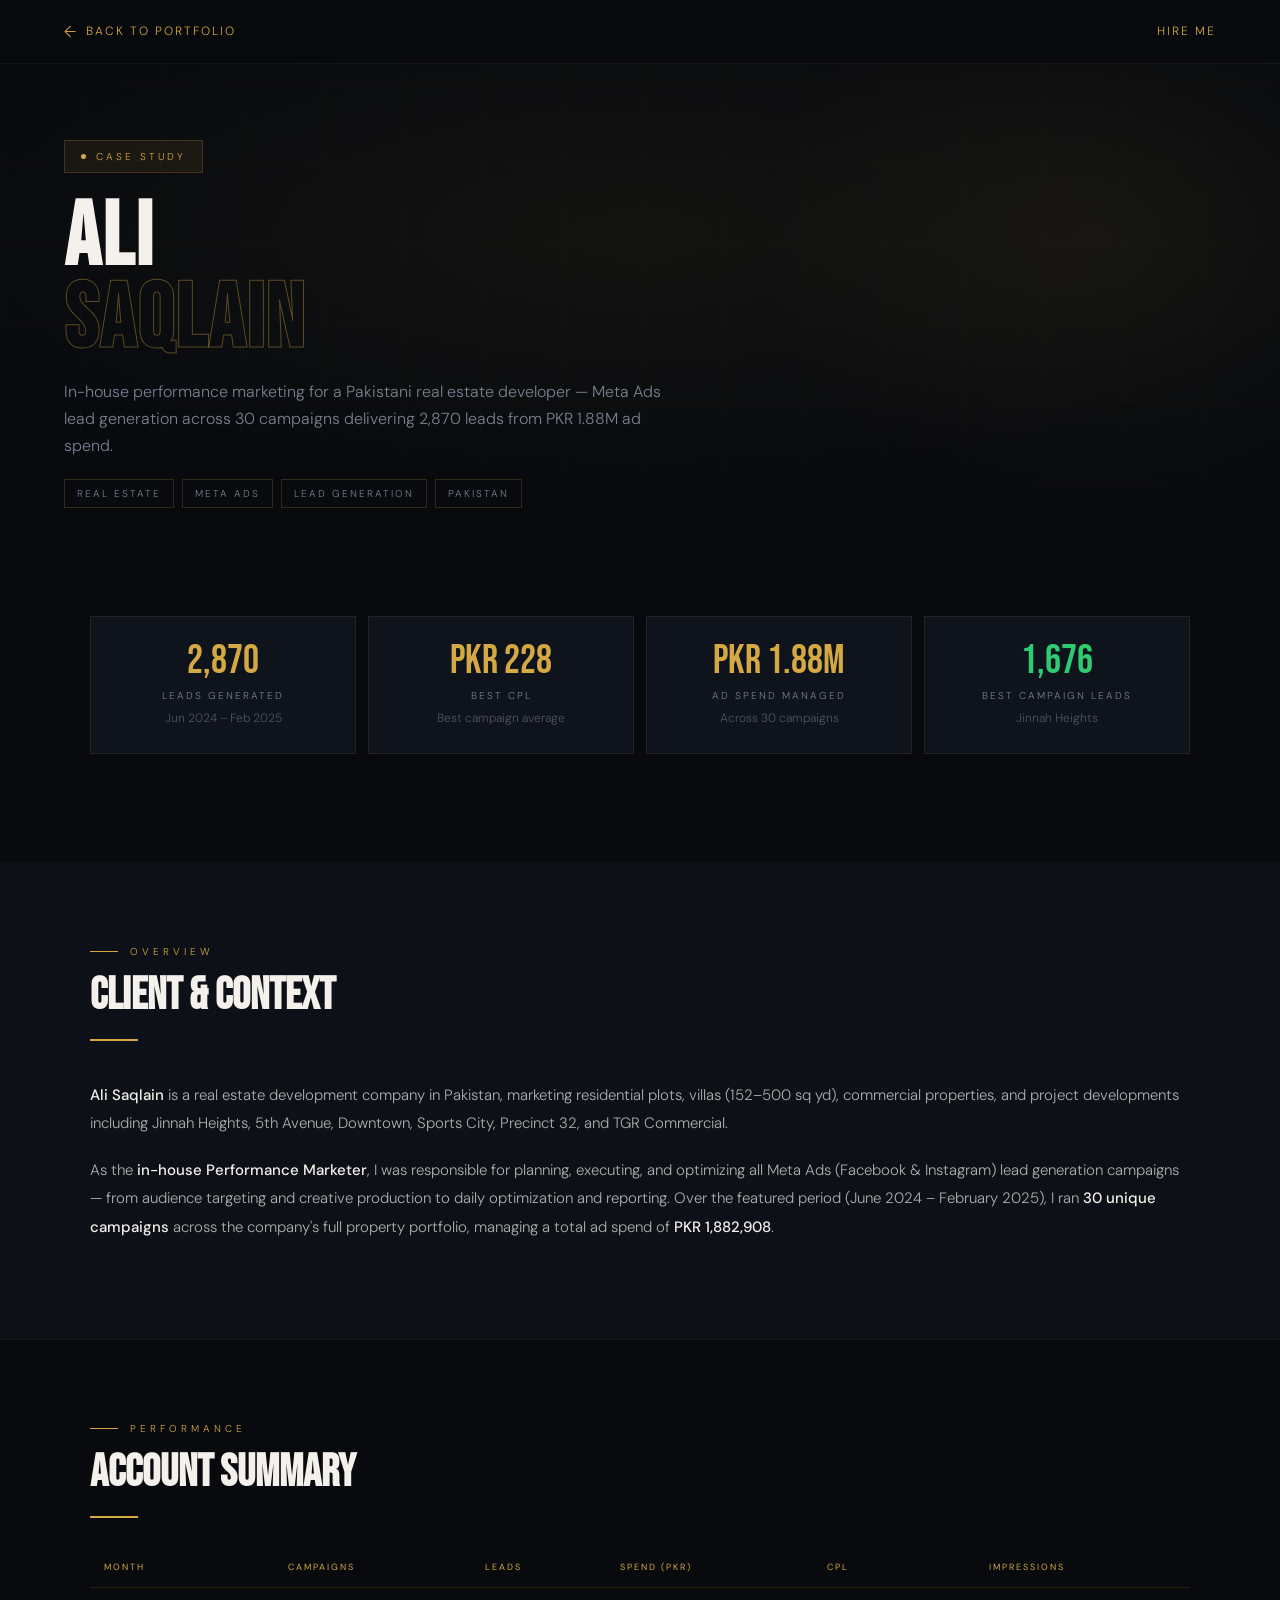
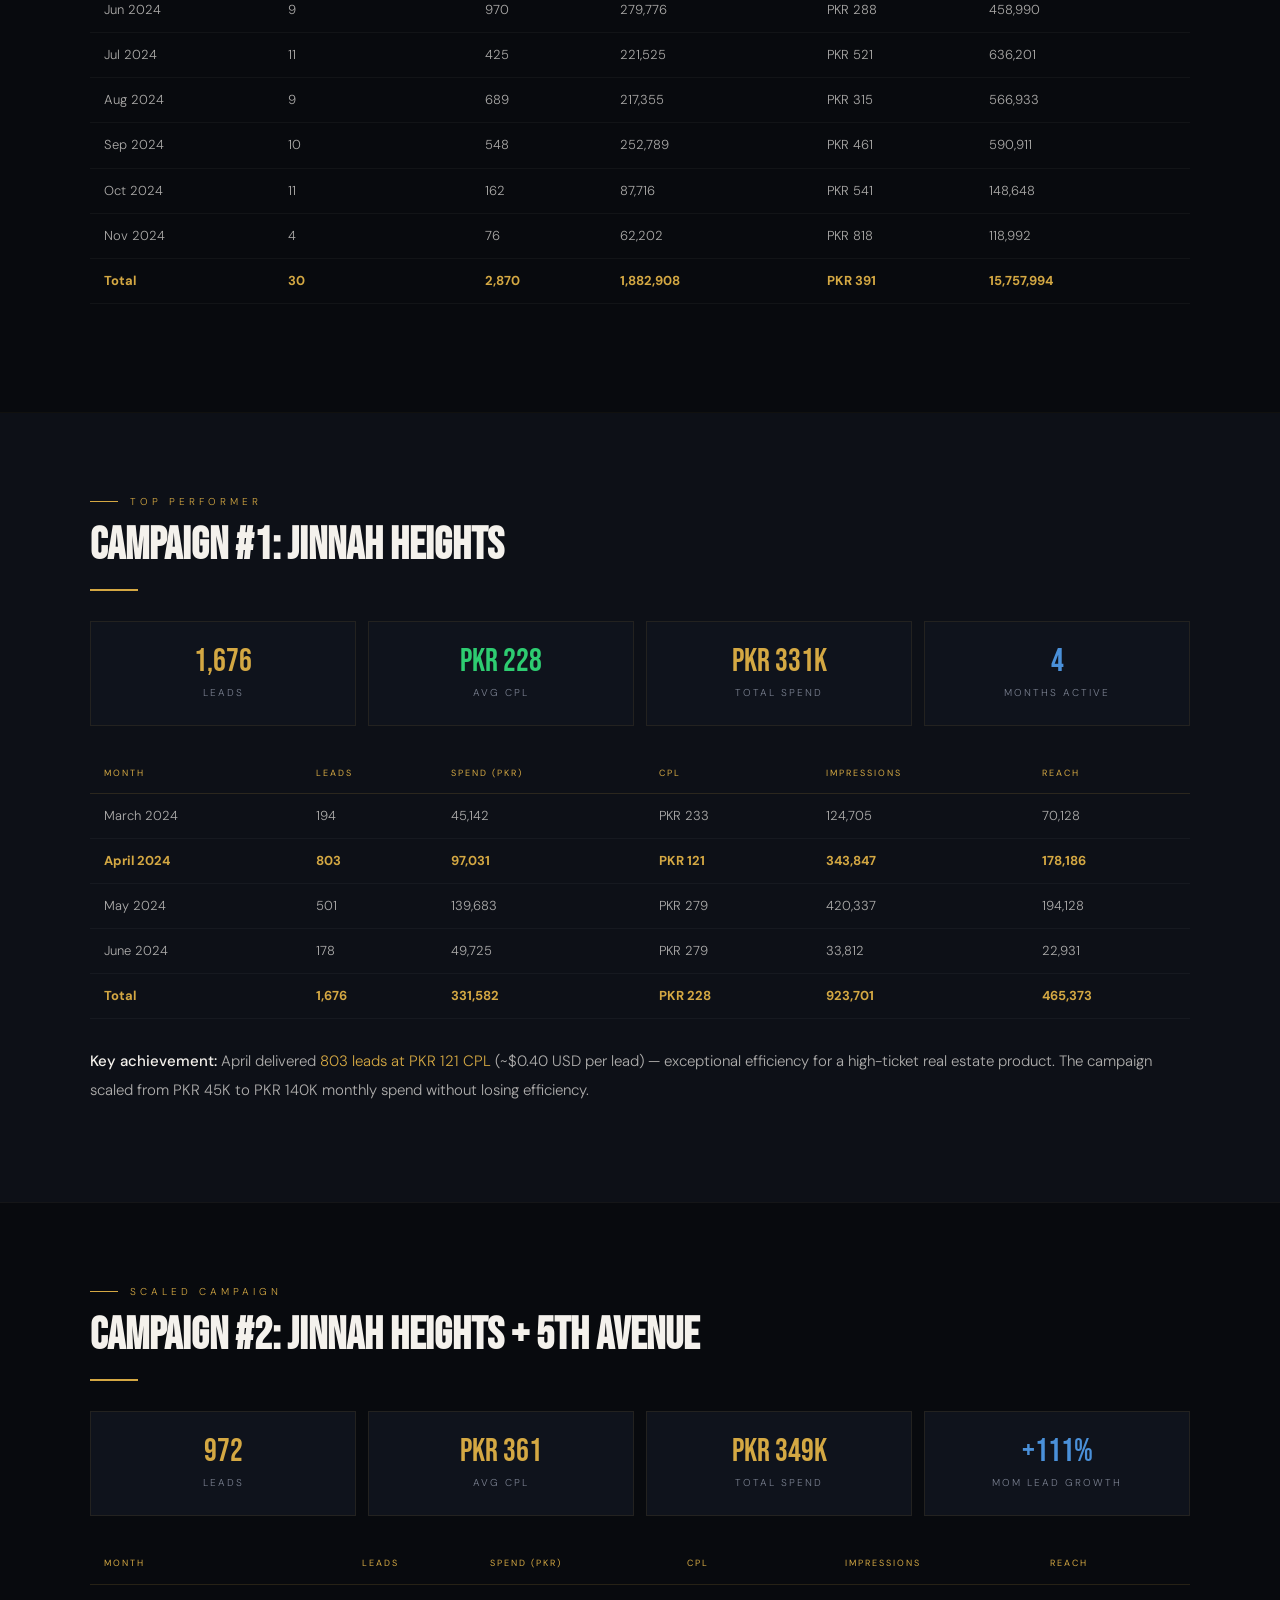
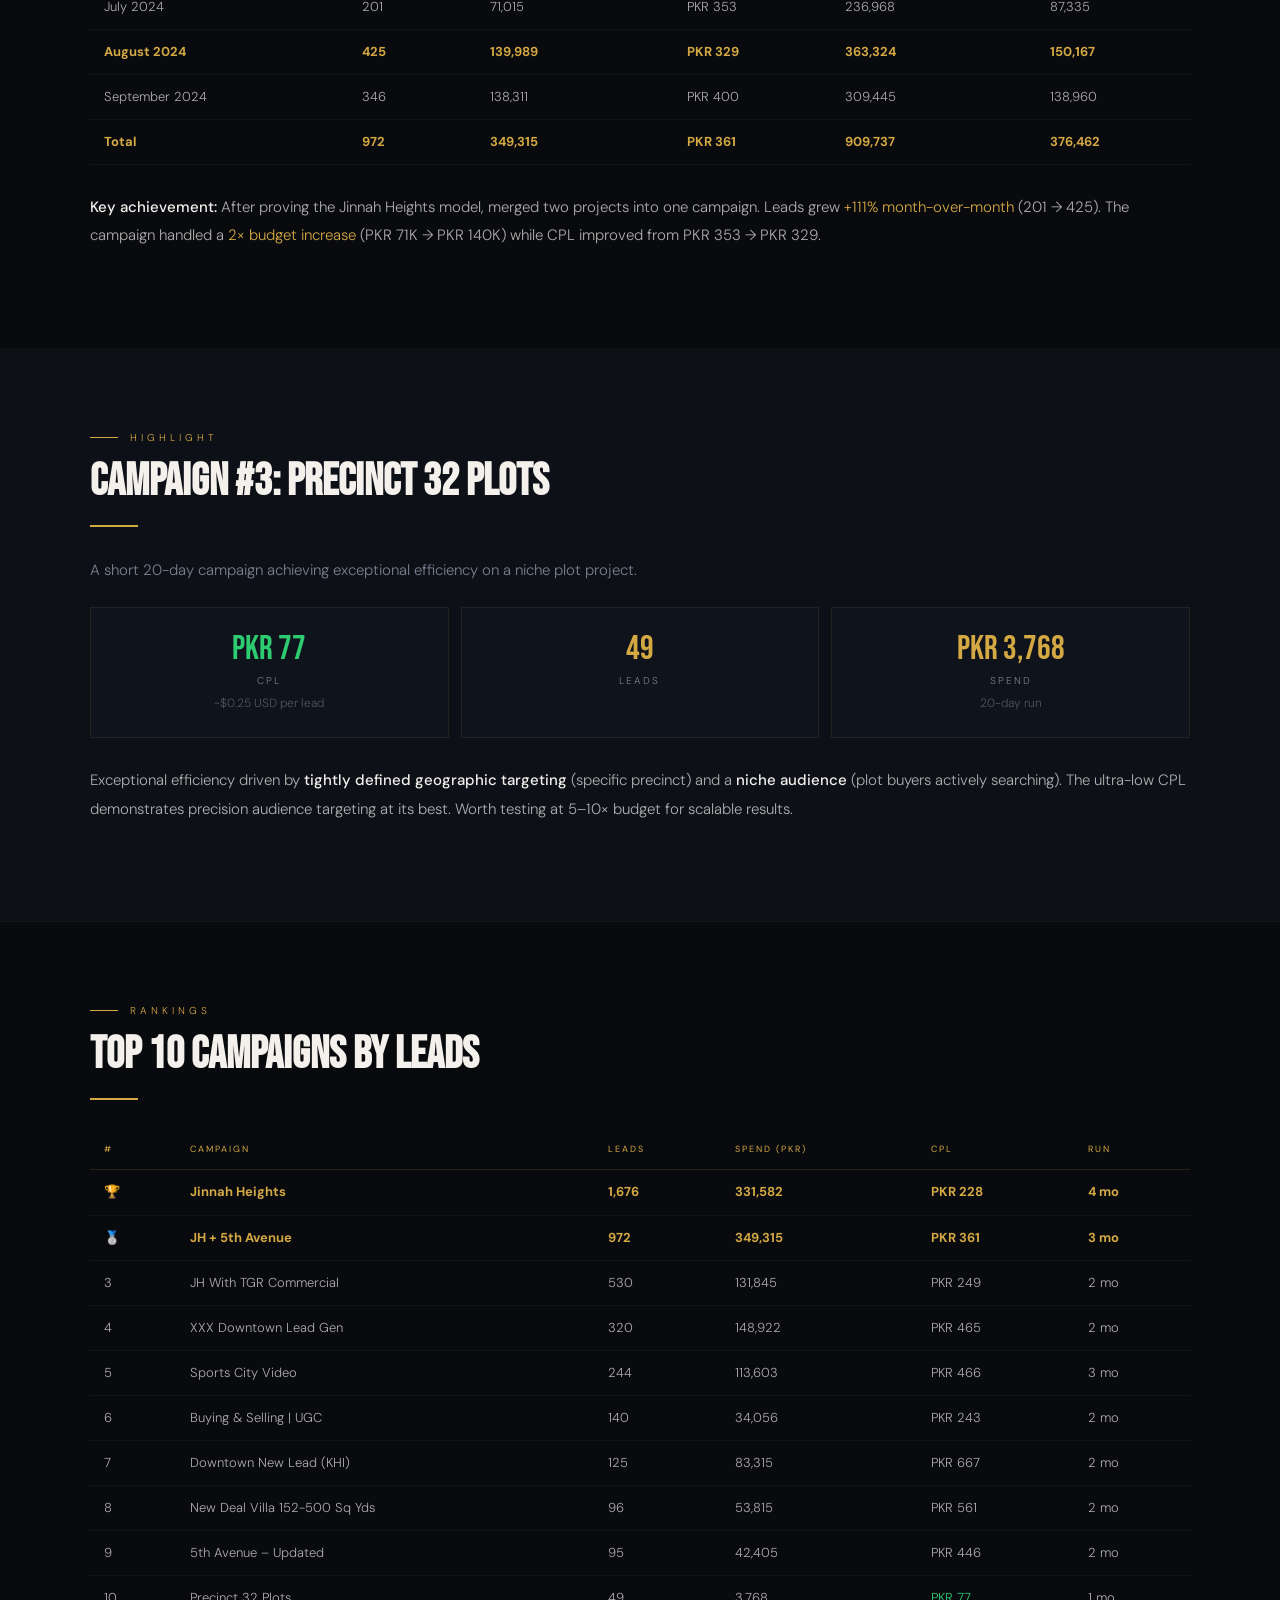
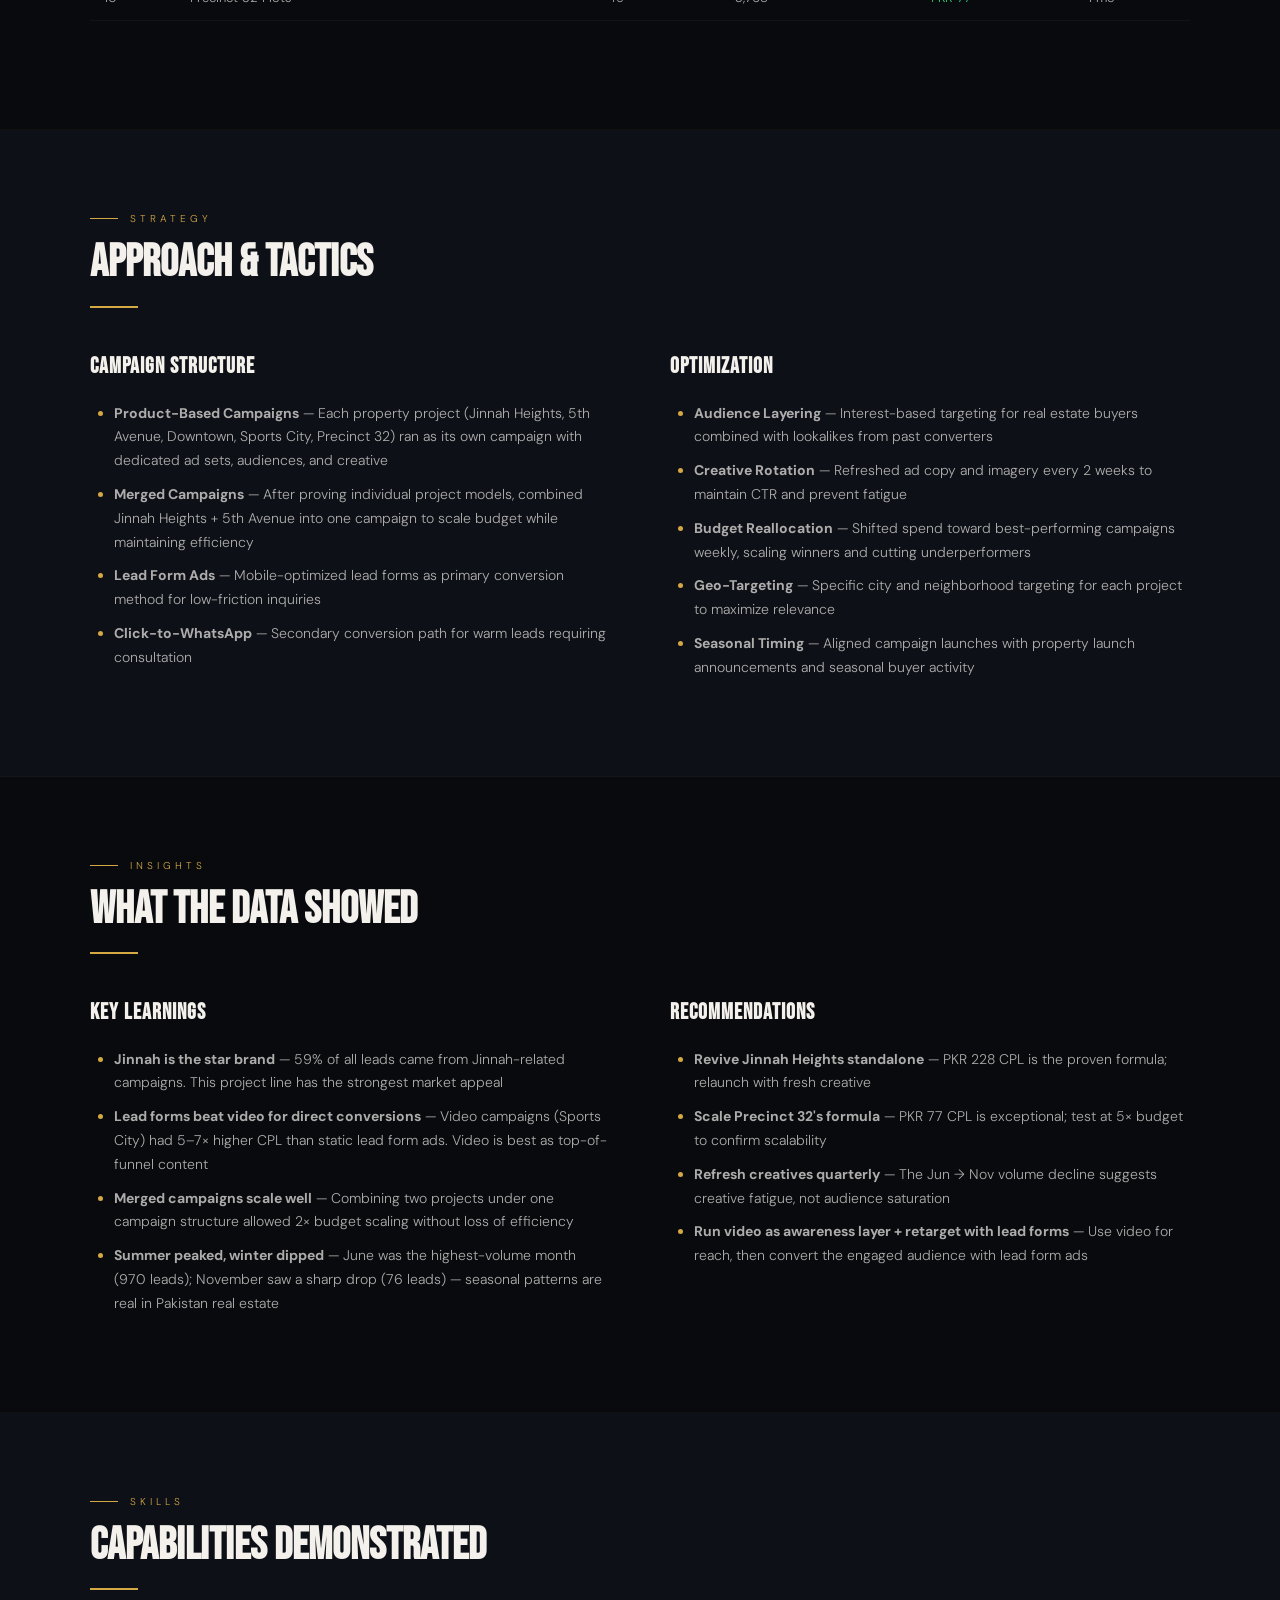
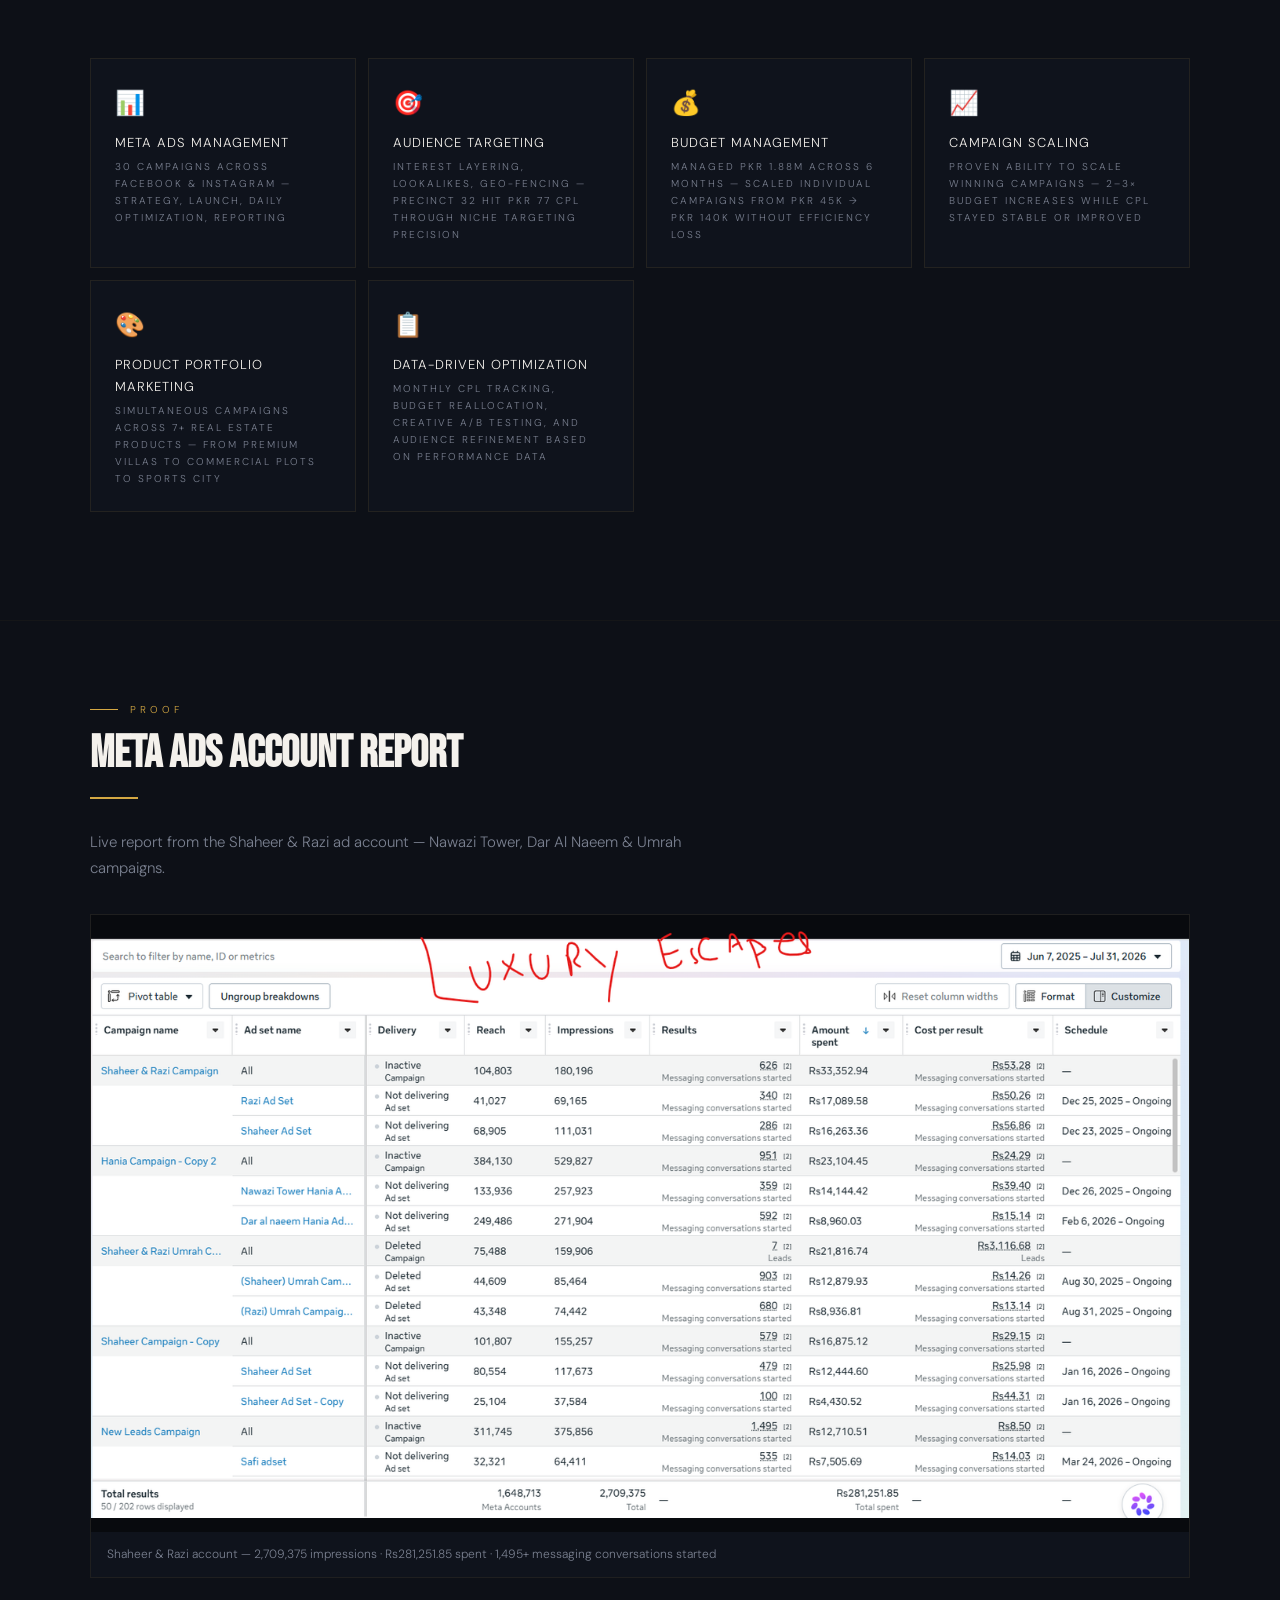
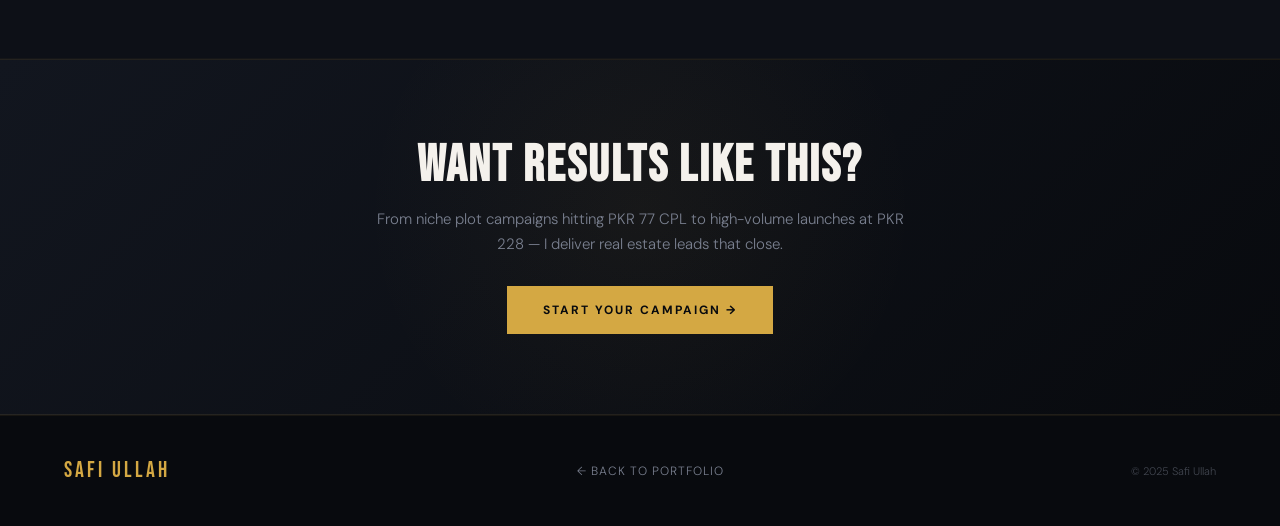
==== commit 2d221db5: "Add Meta Ads report screenshots as proof to Anytime Fitness, Ali Saqlain, Continental Realty; create" ====
--- a/case-studies/ali-saqlain.html
+++ b/case-studies/ali-saqlain.html
@@ -563,6 +563,22 @@
           <div class="lbl" style="text-align:left;color:var(--white);font-size:13px;letter-spacing:1px">Data-Driven Optimization</div>
           <div class="lbl" style="text-align:left;margin-top:4px">Monthly CPL tracking, budget reallocation, creative A/B testing, and audience refinement based on performance data</div>
         </div>
+      </div>
+    </div>
+  </div>
+</section>
+
+<!-- PROOF -->
+<section class="cs-section" style="background:var(--dark2)">
+  <div class="cs-container">
+    <p class="s-tag">Proof</p>
+    <h2 class="s-title">META ADS ACCOUNT REPORT</h2>
+    <div class="gold-line"></div>
+    <p class="s-sub">Live report from the Shaheer & Razi ad account — Nawazi Tower, Dar Al Naeem & Umrah campaigns.</p>
+    <div class="gallery-grid" style="margin-top:32px">
+      <div class="gallery-item">
+        <img src="ali-saqlain-report.png" alt="Shaheer & Razi Meta Ads account report" style="width:100%;display:block;aspect-ratio:16/9;object-fit:contain;background:var(--dark)" />
+        <div class="caption">Shaheer & Razi account — 2,709,375 impressions · Rs281,251.85 spent · 1,495+ messaging conversations started</div>
       </div>
     </div>
   </div>
--- a/case-studies/case-study.css
+++ b/case-studies/case-study.css
@@ -1,429 +1,429 @@
-/* ════════════════════════════════════════
-   CASE STUDY PAGES — Shared Styles
-   Dark luxury theme matching main portfolio
-   ════════════════════════════════════════ */
-
-:root {
-  --gold: #D4A843;
-  --gold-light: #F0C060;
-  --dark: #080A0E;
-  --dark2: #0D1017;
-  --dark3: #12161F;
-  --panel: #0F131C;
-  --panel2: #141820;
-  --white: #F4F1EC;
-  --muted: #7A8090;
-  --accent: #E8553E;
-  --green: #2ECC71;
-  --red: #E85D5D;
-  --blue: #4A90D9;
-}
-
-* { margin: 0; padding: 0; box-sizing: border-box; }
-html { scroll-behavior: smooth; }
-body {
-  background: var(--dark);
-  color: var(--white);
-  font-family: 'DM Sans', sans-serif;
-  font-weight: 300;
-  overflow-x: hidden;
-  line-height: 1.7;
-}
-
-::-webkit-scrollbar { width: 4px; }
-::-webkit-scrollbar-track { background: var(--dark); }
-::-webkit-scrollbar-thumb { background: var(--gold); }
-
-/* NAVIGATION */
-.cs-nav {
-  position: fixed; top: 0; left: 0; right: 0; z-index: 100;
-  display: flex; align-items: center; justify-content: space-between;
-  padding: 18px 64px;
-  background: rgba(8,10,14,0.9); backdrop-filter: blur(24px);
-  border-bottom: 1px solid rgba(212,168,67,0.08);
-}
-.cs-nav a {
-  color: var(--gold);
-  text-decoration: none;
-  font-size: 12px;
-  letter-spacing: 2px;
-  text-transform: uppercase;
-  transition: color 0.3s;
-}
-.cs-nav a:hover { color: var(--gold-light); }
-.cs-nav .back-link { display: flex; align-items: center; gap: 8px; }
-.cs-nav .back-link::before { content: '←'; font-size: 16px; }
-
-/* HERO */
-.cs-hero {
-  min-height: 60vh;
-  display: flex; align-items: center;
-  padding: 140px 64px 80px;
-  position: relative;
-  overflow: hidden;
-}
-.cs-hero::before {
-  content: '';
-  position: absolute; inset: 0;
-  background: radial-gradient(ellipse 80% 60% at 50% 40%, rgba(212,168,67,0.06) 0%, transparent 70%);
-  pointer-events: none;
-}
-.cs-hero-glow {
-  position: absolute; top: 0; right: -10%;
-  width: 60%; height: 100%;
-  background: radial-gradient(ellipse 70% 70% at 60% 40%, rgba(212,168,67,0.06) 0%, transparent 65%);
-  pointer-events: none;
-}
-.cs-hero-grid {
-  position: absolute; inset: 0; opacity: 0.02;
-  background-image:
-    linear-gradient(rgba(212,168,67,1) 1px, transparent 1px),
-    linear-gradient(90deg, rgba(212,168,67,1) 1px, transparent 1px);
-  background-size: 80px 80px;
-}
-.cs-hero-content { position: relative; z-index: 2; max-width: 900px; }
-.cs-eyebrow {
-  display: inline-flex; align-items: center; gap: 10px;
-  background: rgba(212,168,67,0.08);
-  border: 1px solid rgba(212,168,67,0.2);
-  padding: 7px 16px; font-size: 10px; letter-spacing: 3px;
-  text-transform: uppercase; color: var(--gold);
-  margin-bottom: 24px;
-}
-.cs-eyebrow span { width: 5px; height: 5px; background: var(--gold); border-radius: 50%; display: inline-block; }
-.cs-title {
-  font-family: 'Bebas Neue', sans-serif;
-  font-size: clamp(52px, 7vw, 96px);
-  line-height: 0.92;
-  letter-spacing: 2px;
-  margin-bottom: 14px;
-}
-.cs-title .outline { -webkit-text-stroke: 1px rgba(212,168,67,0.4); color: transparent; }
-.cs-subtitle {
-  font-size: 16px; color: var(--muted);
-  max-width: 600px; margin-top: 16px;
-}
-.cs-tags { display: flex; gap: 8px; flex-wrap: wrap; margin-top: 20px; }
-.cs-tag {
-  font-size: 10px; padding: 5px 12px; letter-spacing: 2px;
-  text-transform: uppercase; border: 1px solid rgba(212,168,67,0.2);
-  color: var(--muted);
-}
-.cs-tag.active { background: rgba(46,204,113,0.12); border-color: rgba(46,204,113,0.3); color: var(--green); }
-
-/* SECTIONS */
-.cs-section {
-  padding: 80px 64px;
-  border-bottom: 1px solid rgba(212,168,67,0.04);
-}
-.cs-section:nth-child(even) { background: var(--dark2); }
-.cs-section:last-child { border-bottom: none; }
-
-.cs-container { max-width: 1100px; margin: 0 auto; }
-
-.s-tag {
-  font-size: 10px; letter-spacing: 4px; color: var(--gold);
-  text-transform: uppercase; margin-bottom: 14px;
-  display: flex; align-items: center; gap: 12px;
-}
-.s-tag::before { content: ''; width: 28px; height: 1px; background: var(--gold); }
-
-.s-title {
-  font-family: 'Bebas Neue', sans-serif;
-  font-size: clamp(32px, 3.5vw, 52px);
-  line-height: 1; margin-bottom: 20px;
-}
-.s-sub { font-size: 15px; color: var(--muted); line-height: 1.75; max-width: 600px; }
-.gold-line { width: 48px; height: 2px; background: var(--gold); margin: 20px 0 30px; }
-
-/* CONTENT GRID */
-.cs-grid {
-  display: grid;
-  grid-template-columns: 1fr 1fr;
-  gap: 60px;
-  margin-top: 40px;
-}
-.cs-grid.single { grid-template-columns: 1fr; }
-.cs-grid.full-wide { grid-template-columns: 1fr; max-width: 100%; }
-
-.cs-text p {
-  font-size: 15px; line-height: 1.9;
-  color: rgba(244,241,236,0.7);
-  margin-bottom: 18px;
-}
-.cs-text p strong { color: var(--white); font-weight: 500; }
-.cs-text p em { color: var(--gold); font-style: normal; }
-.cs-text ul, .cs-text ol {
-  margin: 16px 0; padding-left: 24px;
-}
-.cs-text li {
-  font-size: 14px; color: rgba(244,241,236,0.7);
-  margin-bottom: 10px; line-height: 1.7;
-}
-.cs-text li::marker { color: var(--gold); }
-
-/* METRICS CARDS */
-.metrics-grid {
-  display: grid;
-  grid-template-columns: repeat(auto-fit, minmax(180px, 1fr));
-  gap: 12px;
-  margin: 28px 0;
-}
-.metric-card {
-  background: var(--panel);
-  border: 1px solid rgba(212,168,67,0.1);
-  padding: 24px;
-  text-align: center;
-  transition: border-color 0.3s;
-}
-.metric-card:hover { border-color: rgba(212,168,67,0.25); }
-.metric-card .num {
-  font-family: 'Bebas Neue', sans-serif;
-  font-size: 40px; line-height: 1;
-  color: var(--gold);
-}
-.metric-card .num.green { color: var(--green); }
-.metric-card .num.blue { color: var(--blue); }
-.metric-card .num.red { color: var(--red); }
-.metric-card .lbl {
-  font-size: 10px; letter-spacing: 2px;
-  text-transform: uppercase; color: var(--muted);
-  margin-top: 6px;
-}
-.metric-card .sublbl {
-  font-size: 12px; color: rgba(122,128,144,0.6);
-  margin-top: 4px;
-}
-
-/* TABLE */
-.cs-table-wrap {
-  overflow-x: auto;
-  margin: 28px 0;
-}
-.cs-table {
-  width: 100%;
-  border-collapse: collapse;
-  font-size: 13px;
-}
-.cs-table th {
-  text-align: left;
-  padding: 12px 14px;
-  font-size: 9px;
-  letter-spacing: 2px;
-  text-transform: uppercase;
-  color: var(--gold);
-  border-bottom: 1px solid rgba(212,168,67,0.15);
-  font-weight: 400;
-}
-.cs-table td {
-  padding: 11px 14px;
-  border-bottom: 1px solid rgba(255,255,255,0.04);
-  color: rgba(244,241,236,0.7);
-}
-.cs-table tr:hover td { background: rgba(212,168,67,0.03); }
-.cs-table .highlight td { color: var(--gold); font-weight: 500; }
-
-/* GALLERY */
-.gallery-grid {
-  display: grid;
-  grid-template-columns: repeat(auto-fit, minmax(280px, 1fr));
-  gap: 16px;
-  margin-top: 28px;
-}
-.gallery-item {
-  background: var(--panel);
-  border: 1px solid rgba(212,168,67,0.08);
-  overflow: hidden;
-  transition: border-color 0.3s;
-}
-.gallery-item:hover { border-color: rgba(212,168,67,0.2); }
-.gallery-item .placeholder-img {
-  aspect-ratio: 4/3;
-  background: linear-gradient(135deg, #0a1020, #121c38);
-  display: flex;
-  align-items: center;
-  justify-content: center;
-  font-size: 40px;
-  color: rgba(212,168,67,0.2);
-}
-.gallery-item .caption {
-  padding: 12px 16px;
-  font-size: 12px;
-  color: var(--muted);
-}
-
-/* QUOTE / TESTIMONIAL */
-.quote-block {
-  background: var(--panel);
-  border-left: 3px solid var(--gold);
-  padding: 28px 32px;
-  margin: 28px 0;
-}
-.quote-block p {
-  font-family: 'Playfair Display', serif;
-  font-style: italic;
-  font-size: 17px;
-  color: rgba(244,241,236,0.8);
-  line-height: 1.7;
-}
-.quote-block .attribution {
-  margin-top: 14px;
-  font-size: 11px;
-  letter-spacing: 2px;
-  text-transform: uppercase;
-  color: var(--gold);
-  font-style: normal;
-  font-family: 'DM Sans', sans-serif;
-}
-
-/* PLATFORM CHIPS */
-.platform-chips {
-  display: flex; flex-wrap: wrap; gap: 8px; margin: 20px 0;
-}
-.platform-chip {
-  padding: 8px 18px;
-  border: 1px solid rgba(212,168,67,0.2);
-  font-size: 11px; letter-spacing: 1px;
-  color: var(--muted);
-  transition: all 0.3s;
-  display: flex; align-items: center; gap: 6px;
-}
-.platform-chip:hover {
-  border-color: var(--gold);
-  color: var(--gold);
-  background: rgba(212,168,67,0.05);
-}
-.platform-chip.meta { border-color: rgba(0,119,255,0.3); color: #5B9BFF; }
-.platform-chip.google { border-color: rgba(66,133,244,0.3); color: #5B9BFF; }
-.platform-chip.youtube { border-color: rgba(255,0,0,0.25); color: #FF5E5E; }
-.platform-chip.linkedin { border-color: rgba(0,119,181,0.3); color: #5B9BFF; }
-.platform-chip.tiktok { border-color: rgba(255,0,80,0.25); color: #FF5E8A; }
-.platform-chip.snapchat { border-color: rgba(255,252,0,0.25); color: #FFFC00; }
-.platform-chip.website { border-color: rgba(46,204,113,0.3); color: var(--green); }
-.platform-chip.shopify { border-color: rgba(150,191,72,0.3); color: #96BF48; }
-
-/* CTA SECTION */
-.cs-cta {
-  text-align: center;
-  padding: 80px 64px;
-  background: var(--dark2);
-  position: relative;
-  overflow: hidden;
-}
-.cs-cta::before {
-  content: '';
-  position: absolute; top: -150px; left: 50%; transform: translateX(-50%);
-  width: 600px; height: 600px;
-  background: radial-gradient(circle, rgba(212,168,67,0.05) 0%, transparent 65%);
-  pointer-events: none;
-}
-.cs-cta h2 {
-  font-family: 'Bebas Neue', sans-serif;
-  font-size: clamp(36px, 4vw, 56px);
-  line-height: 1;
-  margin-bottom: 16px;
-  position: relative; z-index: 1;
-}
-.cs-cta p {
-  font-size: 14px; color: var(--muted);
-  max-width: 480px; margin: 0 auto 28px;
-  position: relative; z-index: 1;
-}
-.cs-cta .btn-gold {
-  display: inline-block;
-  padding: 14px 36px;
-  background: var(--gold);
-  color: var(--dark);
-  font-weight: 700; font-size: 12px; letter-spacing: 2px;
-  text-transform: uppercase; text-decoration: none;
-  transition: all 0.3s;
-  position: relative; z-index: 1;
-}
-.cs-cta .btn-gold:hover { background: var(--gold-light); transform: translateY(-2px); }
-
-/* FOOTER */
-.cs-footer {
-  background: var(--dark);
-  padding: 28px 64px;
-  border-top: 1px solid rgba(212,168,67,0.08);
-  display: flex; justify-content: space-between; align-items: center;
-  flex-wrap: wrap; gap: 20px;
-}
-.cs-footer .f-logo {
-  font-family: 'Bebas Neue', sans-serif;
-  font-size: 18px; letter-spacing: 3px; color: var(--gold);
-}
-.cs-footer a { color: var(--muted); text-decoration: none; font-size: 11px; letter-spacing: 1px; text-transform: uppercase; transition: color 0.3s; }
-.cs-footer a:hover { color: var(--gold); }
-.cs-footer .f-copy { font-size: 11px; color: rgba(122,128,144,0.5); }
-
-/* RESPONSIVE */
-@media(max-width: 1024px) {
-  .cs-nav { padding: 16px 28px; }
-  .cs-hero { padding: 120px 28px 60px; }
-  .cs-section { padding: 60px 28px; }
-  .cs-grid { grid-template-columns: 1fr; gap: 32px; }
-  .cs-cta { padding: 60px 28px; }
-  .cs-footer { padding: 24px 28px; flex-direction: column; align-items: flex-start; }
-}
-@media(max-width: 600px) {
-  .metrics-grid { grid-template-columns: 1fr 1fr; }
-  .gallery-grid { grid-template-columns: 1fr; }
-  .cs-hero { min-height: auto; }
-}
-
-/* ═══ FLOATING WHATSAPP BUTTON ═══ */
-.whatsapp-float {
-  position: fixed;
-  bottom: 24px;
-  right: 24px;
-  z-index: 999;
-  display: flex;
-  align-items: center;
-  justify-content: center;
-  gap: 8px;
-  background: #25D366;
-  color: #fff;
-  padding: 10px 18px;
-  border-radius: 50px;
-  text-decoration: none;
-  font-family: 'DM Sans', sans-serif;
-  font-weight: 500;
-  font-size: 13px;
-  letter-spacing: 0.3px;
-  box-shadow: 0 2px 12px rgba(37,211,102,0.25);
-  transition: all 0.3s ease;
-  white-space: nowrap;
-  border: none;
-  line-height: 1;
-}
-.whatsapp-float:hover {
-  transform: scale(1.03);
-  box-shadow: 0 4px 20px rgba(37,211,102,0.4);
-  background: #20BD59;
-  color: #fff;
-}
-.whatsapp-float svg {
-  display: block;
-  width: 18px;
-  height: 18px;
-  flex-shrink: 0;
-}
-@media (max-width:600px) {
-  .whatsapp-float {
-    bottom: 16px;
-    right: 16px;
-    width: 48px;
-    height: 48px;
-    padding: 0;
-    border-radius: 50%;
-    justify-content: center;
-  }
-  .whatsapp-float .wa-label { display: none; }
-  .whatsapp-float svg {
-    width: 22px;
-    height: 22px;
-  }
-}
-
-
+/* ════════════════════════════════════════
+   CASE STUDY PAGES — Shared Styles
+   Dark luxury theme matching main portfolio
+   ════════════════════════════════════════ */
+
+:root {
+  --gold: #D4A843;
+  --gold-light: #F0C060;
+  --dark: #080A0E;
+  --dark2: #0D1017;
+  --dark3: #12161F;
+  --panel: #0F131C;
+  --panel2: #141820;
+  --white: #F4F1EC;
+  --muted: #7A8090;
+  --accent: #E8553E;
+  --green: #2ECC71;
+  --red: #E85D5D;
+  --blue: #4A90D9;
+}
+
+* { margin: 0; padding: 0; box-sizing: border-box; }
+html { scroll-behavior: smooth; }
+body {
+  background: var(--dark);
+  color: var(--white);
+  font-family: 'DM Sans', sans-serif;
+  font-weight: 300;
+  overflow-x: hidden;
+  line-height: 1.7;
+}
+
+::-webkit-scrollbar { width: 4px; }
+::-webkit-scrollbar-track { background: var(--dark); }
+::-webkit-scrollbar-thumb { background: var(--gold); }
+
+/* NAVIGATION */
+.cs-nav {
+  position: fixed; top: 0; left: 0; right: 0; z-index: 100;
+  display: flex; align-items: center; justify-content: space-between;
+  padding: 18px 64px;
+  background: rgba(8,10,14,0.9); backdrop-filter: blur(24px);
+  border-bottom: 1px solid rgba(212,168,67,0.08);
+}
+.cs-nav a {
+  color: var(--gold);
+  text-decoration: none;
+  font-size: 12px;
+  letter-spacing: 2px;
+  text-transform: uppercase;
+  transition: color 0.3s;
+}
+.cs-nav a:hover { color: var(--gold-light); }
+.cs-nav .back-link { display: flex; align-items: center; gap: 8px; }
+.cs-nav .back-link::before { content: '←'; font-size: 16px; }
+
+/* HERO */
+.cs-hero {
+  min-height: 60vh;
+  display: flex; align-items: center;
+  padding: 140px 64px 80px;
+  position: relative;
+  overflow: hidden;
+}
+.cs-hero::before {
+  content: '';
+  position: absolute; inset: 0;
+  background: radial-gradient(ellipse 80% 60% at 50% 40%, rgba(212,168,67,0.06) 0%, transparent 70%);
+  pointer-events: none;
+}
+.cs-hero-glow {
+  position: absolute; top: 0; right: -10%;
+  width: 60%; height: 100%;
+  background: radial-gradient(ellipse 70% 70% at 60% 40%, rgba(212,168,67,0.06) 0%, transparent 65%);
+  pointer-events: none;
+}
+.cs-hero-grid {
+  position: absolute; inset: 0; opacity: 0.02;
+  background-image:
+    linear-gradient(rgba(212,168,67,1) 1px, transparent 1px),
+    linear-gradient(90deg, rgba(212,168,67,1) 1px, transparent 1px);
+  background-size: 80px 80px;
+}
+.cs-hero-content { position: relative; z-index: 2; max-width: 900px; }
+.cs-eyebrow {
+  display: inline-flex; align-items: center; gap: 10px;
+  background: rgba(212,168,67,0.08);
+  border: 1px solid rgba(212,168,67,0.2);
+  padding: 7px 16px; font-size: 10px; letter-spacing: 3px;
+  text-transform: uppercase; color: var(--gold);
+  margin-bottom: 24px;
+}
+.cs-eyebrow span { width: 5px; height: 5px; background: var(--gold); border-radius: 50%; display: inline-block; }
+.cs-title {
+  font-family: 'Bebas Neue', sans-serif;
+  font-size: clamp(52px, 7vw, 96px);
+  line-height: 0.92;
+  letter-spacing: 2px;
+  margin-bottom: 14px;
+}
+.cs-title .outline { -webkit-text-stroke: 1px rgba(212,168,67,0.4); color: transparent; }
+.cs-subtitle {
+  font-size: 16px; color: var(--muted);
+  max-width: 600px; margin-top: 16px;
+}
+.cs-tags { display: flex; gap: 8px; flex-wrap: wrap; margin-top: 20px; }
+.cs-tag {
+  font-size: 10px; padding: 5px 12px; letter-spacing: 2px;
+  text-transform: uppercase; border: 1px solid rgba(212,168,67,0.2);
+  color: var(--muted);
+}
+.cs-tag.active { background: rgba(46,204,113,0.12); border-color: rgba(46,204,113,0.3); color: var(--green); }
+
+/* SECTIONS */
+.cs-section {
+  padding: 80px 64px;
+  border-bottom: 1px solid rgba(212,168,67,0.04);
+}
+.cs-section:nth-child(even) { background: var(--dark2); }
+.cs-section:last-child { border-bottom: none; }
+
+.cs-container { max-width: 1100px; margin: 0 auto; }
+
+.s-tag {
+  font-size: 10px; letter-spacing: 4px; color: var(--gold);
+  text-transform: uppercase; margin-bottom: 14px;
+  display: flex; align-items: center; gap: 12px;
+}
+.s-tag::before { content: ''; width: 28px; height: 1px; background: var(--gold); }
+
+.s-title {
+  font-family: 'Bebas Neue', sans-serif;
+  font-size: clamp(32px, 3.5vw, 52px);
+  line-height: 1; margin-bottom: 20px;
+}
+.s-sub { font-size: 15px; color: var(--muted); line-height: 1.75; max-width: 600px; }
+.gold-line { width: 48px; height: 2px; background: var(--gold); margin: 20px 0 30px; }
+
+/* CONTENT GRID */
+.cs-grid {
+  display: grid;
+  grid-template-columns: 1fr 1fr;
+  gap: 60px;
+  margin-top: 40px;
+}
+.cs-grid.single { grid-template-columns: 1fr; }
+.cs-grid.full-wide { grid-template-columns: 1fr; max-width: 100%; }
+
+.cs-text p {
+  font-size: 15px; line-height: 1.9;
+  color: rgba(244,241,236,0.7);
+  margin-bottom: 18px;
+}
+.cs-text p strong { color: var(--white); font-weight: 500; }
+.cs-text p em { color: var(--gold); font-style: normal; }
+.cs-text ul, .cs-text ol {
+  margin: 16px 0; padding-left: 24px;
+}
+.cs-text li {
+  font-size: 14px; color: rgba(244,241,236,0.7);
+  margin-bottom: 10px; line-height: 1.7;
+}
+.cs-text li::marker { color: var(--gold); }
+
+/* METRICS CARDS */
+.metrics-grid {
+  display: grid;
+  grid-template-columns: repeat(auto-fit, minmax(180px, 1fr));
+  gap: 12px;
+  margin: 28px 0;
+}
+.metric-card {
+  background: var(--panel);
+  border: 1px solid rgba(212,168,67,0.1);
+  padding: 24px;
+  text-align: center;
+  transition: border-color 0.3s;
+}
+.metric-card:hover { border-color: rgba(212,168,67,0.25); }
+.metric-card .num {
+  font-family: 'Bebas Neue', sans-serif;
+  font-size: 40px; line-height: 1;
+  color: var(--gold);
+}
+.metric-card .num.green { color: var(--green); }
+.metric-card .num.blue { color: var(--blue); }
+.metric-card .num.red { color: var(--red); }
+.metric-card .lbl {
+  font-size: 10px; letter-spacing: 2px;
+  text-transform: uppercase; color: var(--muted);
+  margin-top: 6px;
+}
+.metric-card .sublbl {
+  font-size: 12px; color: rgba(122,128,144,0.6);
+  margin-top: 4px;
+}
+
+/* TABLE */
+.cs-table-wrap {
+  overflow-x: auto;
+  margin: 28px 0;
+}
+.cs-table {
+  width: 100%;
+  border-collapse: collapse;
+  font-size: 13px;
+}
+.cs-table th {
+  text-align: left;
+  padding: 12px 14px;
+  font-size: 9px;
+  letter-spacing: 2px;
+  text-transform: uppercase;
+  color: var(--gold);
+  border-bottom: 1px solid rgba(212,168,67,0.15);
+  font-weight: 400;
+}
+.cs-table td {
+  padding: 11px 14px;
+  border-bottom: 1px solid rgba(255,255,255,0.04);
+  color: rgba(244,241,236,0.7);
+}
+.cs-table tr:hover td { background: rgba(212,168,67,0.03); }
+.cs-table .highlight td { color: var(--gold); font-weight: 500; }
+
+/* GALLERY */
+.gallery-grid {
+  display: grid;
+  grid-template-columns: repeat(auto-fit, minmax(280px, 1fr));
+  gap: 16px;
+  margin-top: 28px;
+}
+.gallery-item {
+  background: var(--panel);
+  border: 1px solid rgba(212,168,67,0.08);
+  overflow: hidden;
+  transition: border-color 0.3s;
+}
+.gallery-item:hover { border-color: rgba(212,168,67,0.2); }
+.gallery-item .placeholder-img {
+  aspect-ratio: 4/3;
+  background: linear-gradient(135deg, #0a1020, #121c38);
+  display: flex;
+  align-items: center;
+  justify-content: center;
+  font-size: 40px;
+  color: rgba(212,168,67,0.2);
+}
+.gallery-item .caption {
+  padding: 12px 16px;
+  font-size: 12px;
+  color: var(--muted);
+}
+
+/* QUOTE / TESTIMONIAL */
+.quote-block {
+  background: var(--panel);
+  border-left: 3px solid var(--gold);
+  padding: 28px 32px;
+  margin: 28px 0;
+}
+.quote-block p {
+  font-family: 'Playfair Display', serif;
+  font-style: italic;
+  font-size: 17px;
+  color: rgba(244,241,236,0.8);
+  line-height: 1.7;
+}
+.quote-block .attribution {
+  margin-top: 14px;
+  font-size: 11px;
+  letter-spacing: 2px;
+  text-transform: uppercase;
+  color: var(--gold);
+  font-style: normal;
+  font-family: 'DM Sans', sans-serif;
+}
+
+/* PLATFORM CHIPS */
+.platform-chips {
+  display: flex; flex-wrap: wrap; gap: 8px; margin: 20px 0;
+}
+.platform-chip {
+  padding: 8px 18px;
+  border: 1px solid rgba(212,168,67,0.2);
+  font-size: 11px; letter-spacing: 1px;
+  color: var(--muted);
+  transition: all 0.3s;
+  display: flex; align-items: center; gap: 6px;
+}
+.platform-chip:hover {
+  border-color: var(--gold);
+  color: var(--gold);
+  background: rgba(212,168,67,0.05);
+}
+.platform-chip.meta { border-color: rgba(0,119,255,0.3); color: #5B9BFF; }
+.platform-chip.google { border-color: rgba(66,133,244,0.3); color: #5B9BFF; }
+.platform-chip.youtube { border-color: rgba(255,0,0,0.25); color: #FF5E5E; }
+.platform-chip.linkedin { border-color: rgba(0,119,181,0.3); color: #5B9BFF; }
+.platform-chip.tiktok { border-color: rgba(255,0,80,0.25); color: #FF5E8A; }
+.platform-chip.snapchat { border-color: rgba(255,252,0,0.25); color: #FFFC00; }
+.platform-chip.website { border-color: rgba(46,204,113,0.3); color: var(--green); }
+.platform-chip.shopify { border-color: rgba(150,191,72,0.3); color: #96BF48; }
+
+/* CTA SECTION */
+.cs-cta {
+  text-align: center;
+  padding: 80px 64px;
+  background: var(--dark2);
+  position: relative;
+  overflow: hidden;
+}
+.cs-cta::before {
+  content: '';
+  position: absolute; top: -150px; left: 50%; transform: translateX(-50%);
+  width: 600px; height: 600px;
+  background: radial-gradient(circle, rgba(212,168,67,0.05) 0%, transparent 65%);
+  pointer-events: none;
+}
+.cs-cta h2 {
+  font-family: 'Bebas Neue', sans-serif;
+  font-size: clamp(36px, 4vw, 56px);
+  line-height: 1;
+  margin-bottom: 16px;
+  position: relative; z-index: 1;
+}
+.cs-cta p {
+  font-size: 14px; color: var(--muted);
+  max-width: 480px; margin: 0 auto 28px;
+  position: relative; z-index: 1;
+}
+.cs-cta .btn-gold {
+  display: inline-block;
+  padding: 14px 36px;
+  background: var(--gold);
+  color: var(--dark);
+  font-weight: 700; font-size: 12px; letter-spacing: 2px;
+  text-transform: uppercase; text-decoration: none;
+  transition: all 0.3s;
+  position: relative; z-index: 1;
+}
+.cs-cta .btn-gold:hover { background: var(--gold-light); transform: translateY(-2px); }
+
+/* FOOTER */
+.cs-footer {
+  background: var(--dark);
+  padding: 28px 64px;
+  border-top: 1px solid rgba(212,168,67,0.08);
+  display: flex; justify-content: space-between; align-items: center;
+  flex-wrap: wrap; gap: 20px;
+}
+.cs-footer .f-logo {
+  font-family: 'Bebas Neue', sans-serif;
+  font-size: 18px; letter-spacing: 3px; color: var(--gold);
+}
+.cs-footer a { color: var(--muted); text-decoration: none; font-size: 11px; letter-spacing: 1px; text-transform: uppercase; transition: color 0.3s; }
+.cs-footer a:hover { color: var(--gold); }
+.cs-footer .f-copy { font-size: 11px; color: rgba(122,128,144,0.5); }
+
+/* RESPONSIVE */
+@media(max-width: 1024px) {
+  .cs-nav { padding: 16px 28px; }
+  .cs-hero { padding: 120px 28px 60px; }
+  .cs-section { padding: 60px 28px; }
+  .cs-grid { grid-template-columns: 1fr; gap: 32px; }
+  .cs-cta { padding: 60px 28px; }
+  .cs-footer { padding: 24px 28px; flex-direction: column; align-items: flex-start; }
+}
+@media(max-width: 600px) {
+  .metrics-grid { grid-template-columns: 1fr 1fr; }
+  .gallery-grid { grid-template-columns: 1fr; }
+  .cs-hero { min-height: auto; }
+}
+
+/* ═══ FLOATING WHATSAPP BUTTON ═══ */
+.whatsapp-float {
+  position: fixed;
+  bottom: 24px;
+  right: 24px;
+  z-index: 999;
+  display: flex;
+  align-items: center;
+  justify-content: center;
+  gap: 8px;
+  background: #25D366;
+  color: #fff;
+  padding: 10px 18px;
+  border-radius: 50px;
+  text-decoration: none;
+  font-family: 'DM Sans', sans-serif;
+  font-weight: 500;
+  font-size: 13px;
+  letter-spacing: 0.3px;
+  box-shadow: 0 2px 12px rgba(37,211,102,0.25);
+  transition: all 0.3s ease;
+  white-space: nowrap;
+  border: none;
+  line-height: 1;
+}
+.whatsapp-float:hover {
+  transform: scale(1.03);
+  box-shadow: 0 4px 20px rgba(37,211,102,0.4);
+  background: #20BD59;
+  color: #fff;
+}
+.whatsapp-float svg {
+  display: block;
+  width: 18px;
+  height: 18px;
+  flex-shrink: 0;
+}
+@media (max-width:600px) {
+  .whatsapp-float {
+    bottom: 16px;
+    right: 16px;
+    width: 48px;
+    height: 48px;
+    padding: 0;
+    border-radius: 50%;
+    justify-content: center;
+  }
+  .whatsapp-float .wa-label { display: none; }
+  .whatsapp-float svg {
+    width: 22px;
+    height: 22px;
+  }
+}
+
+
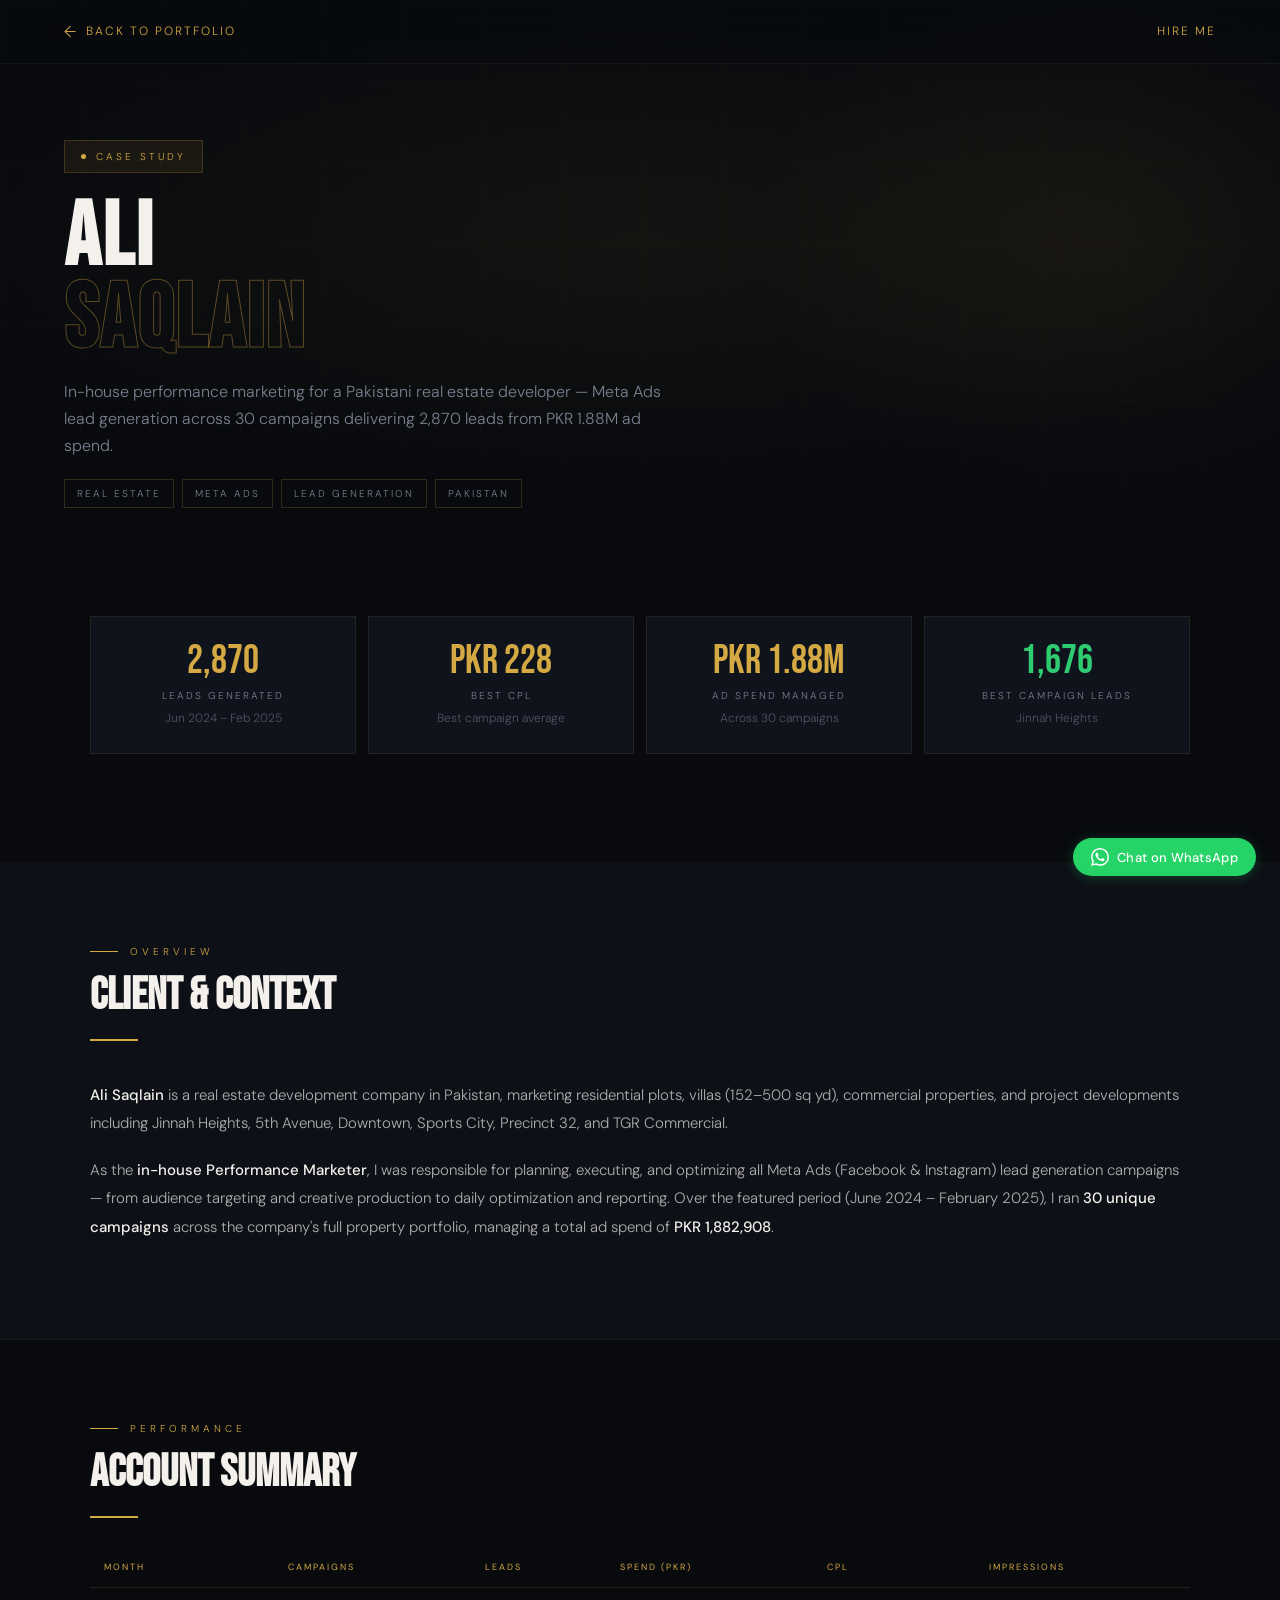
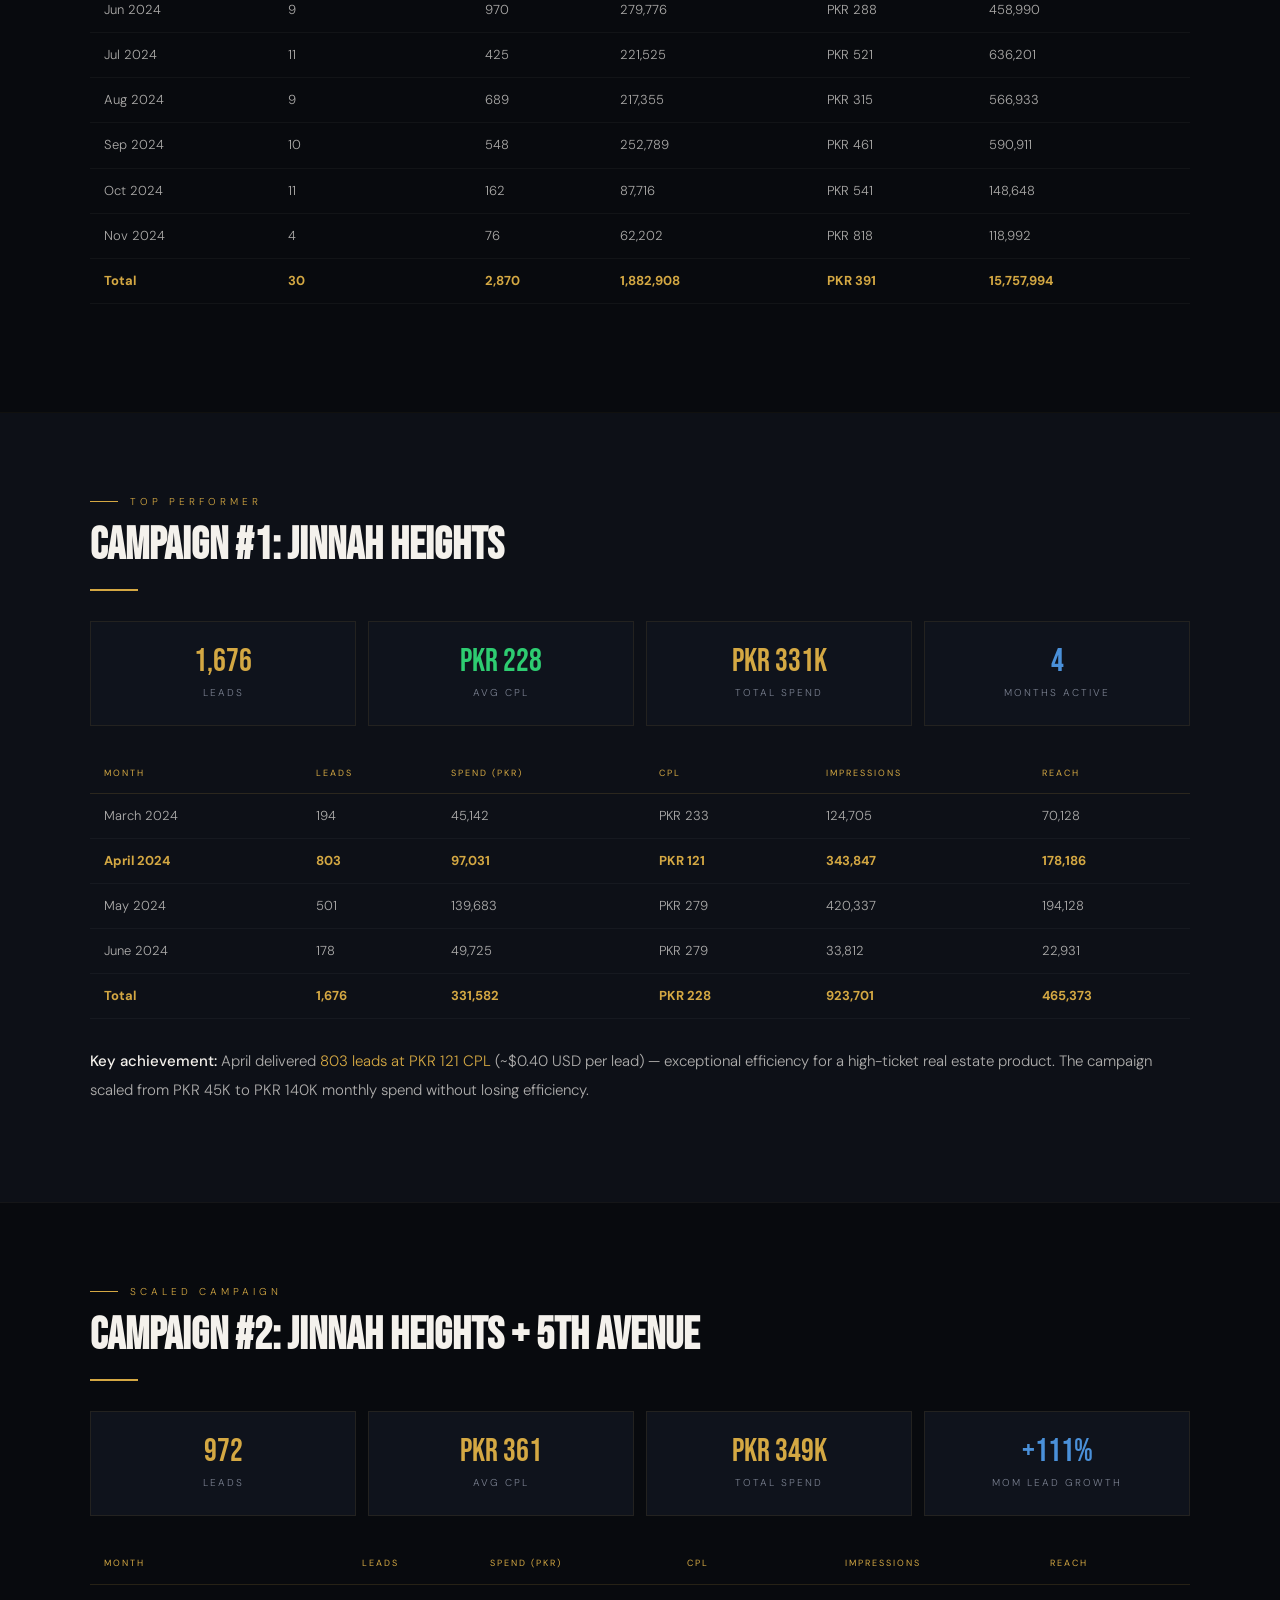
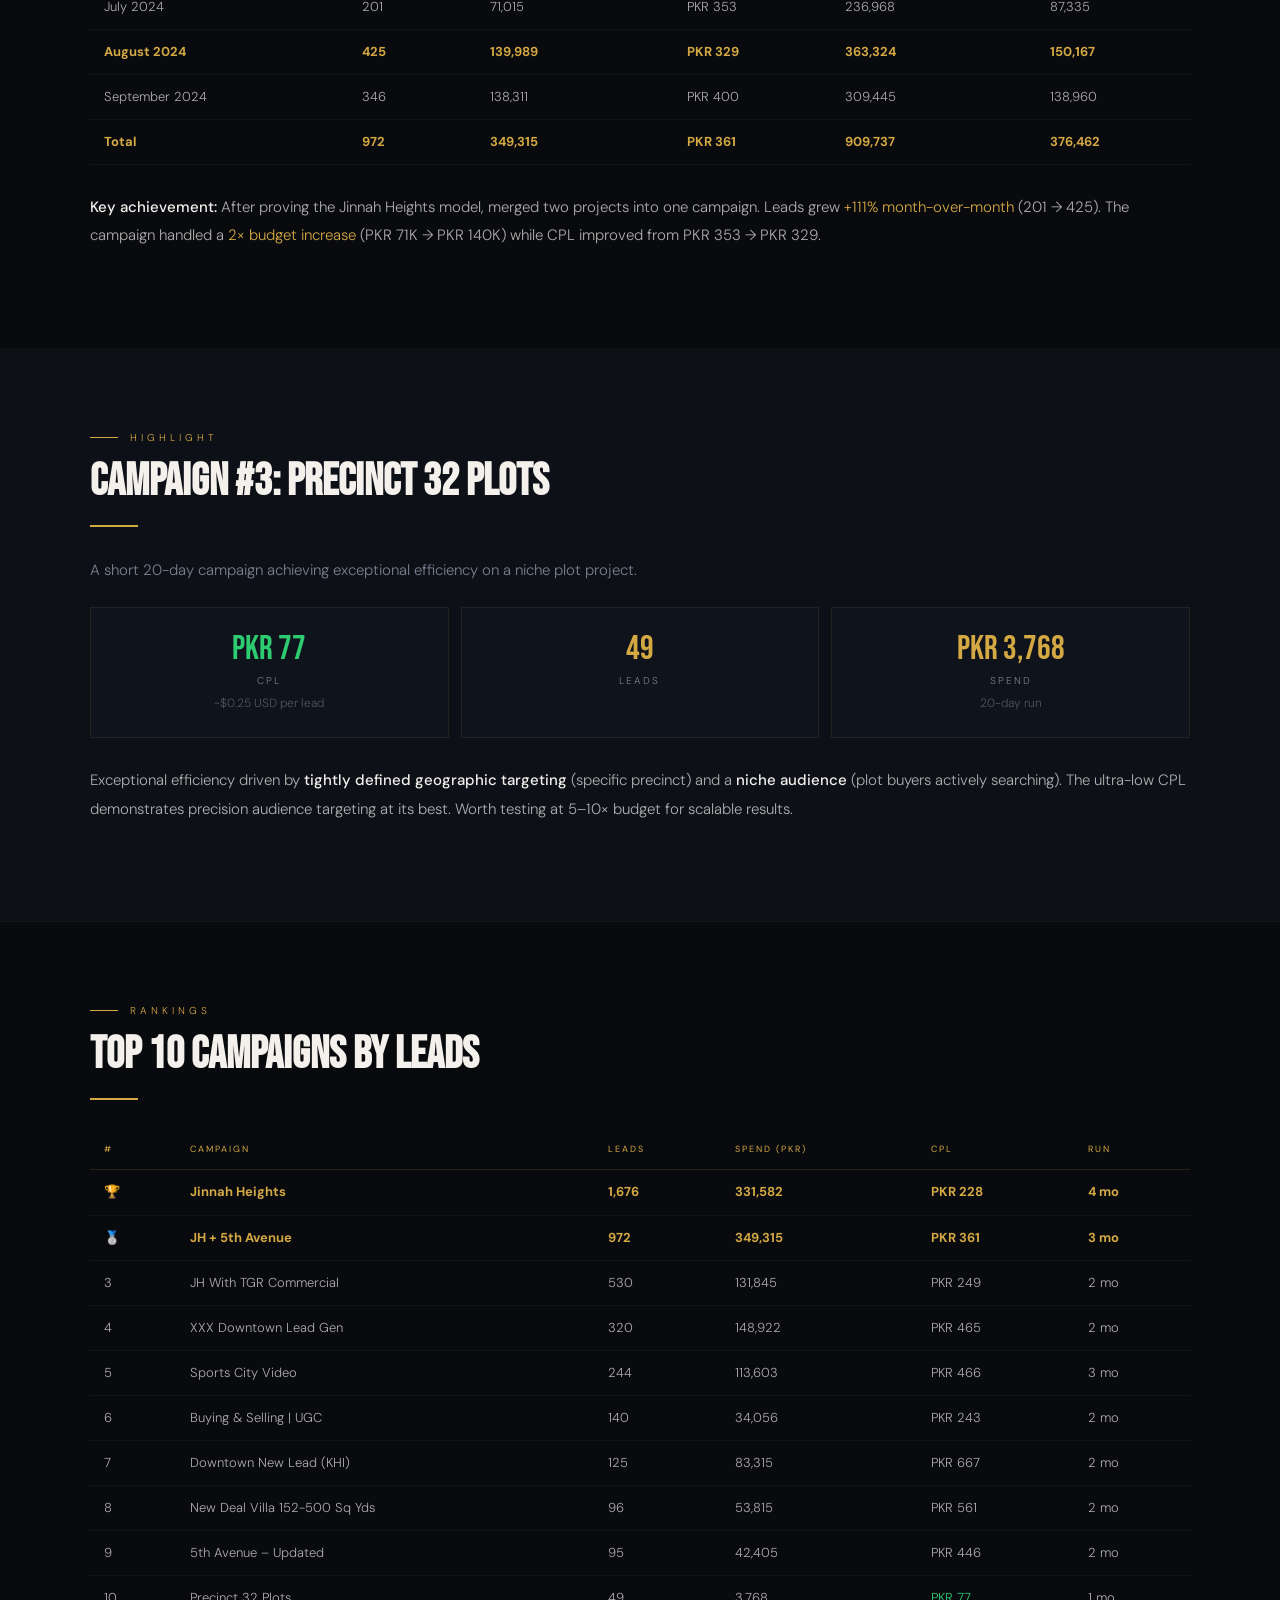
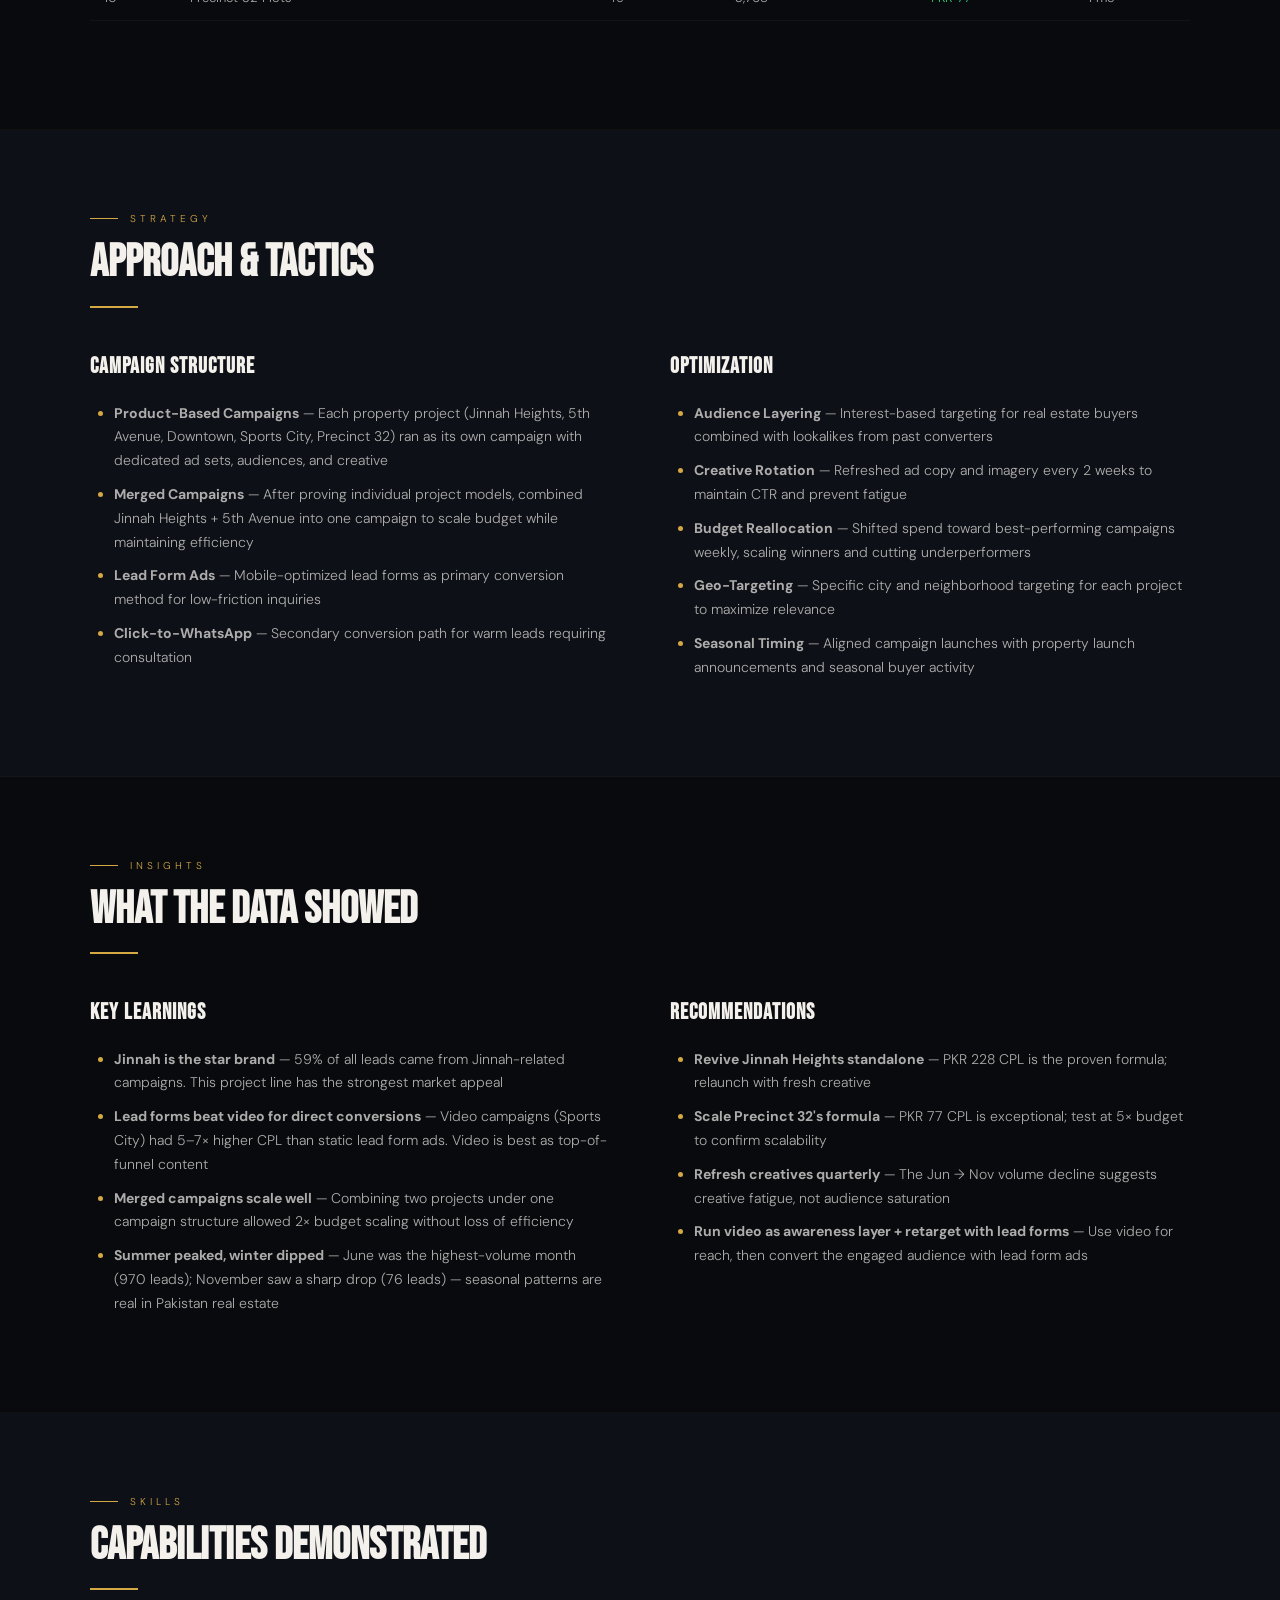
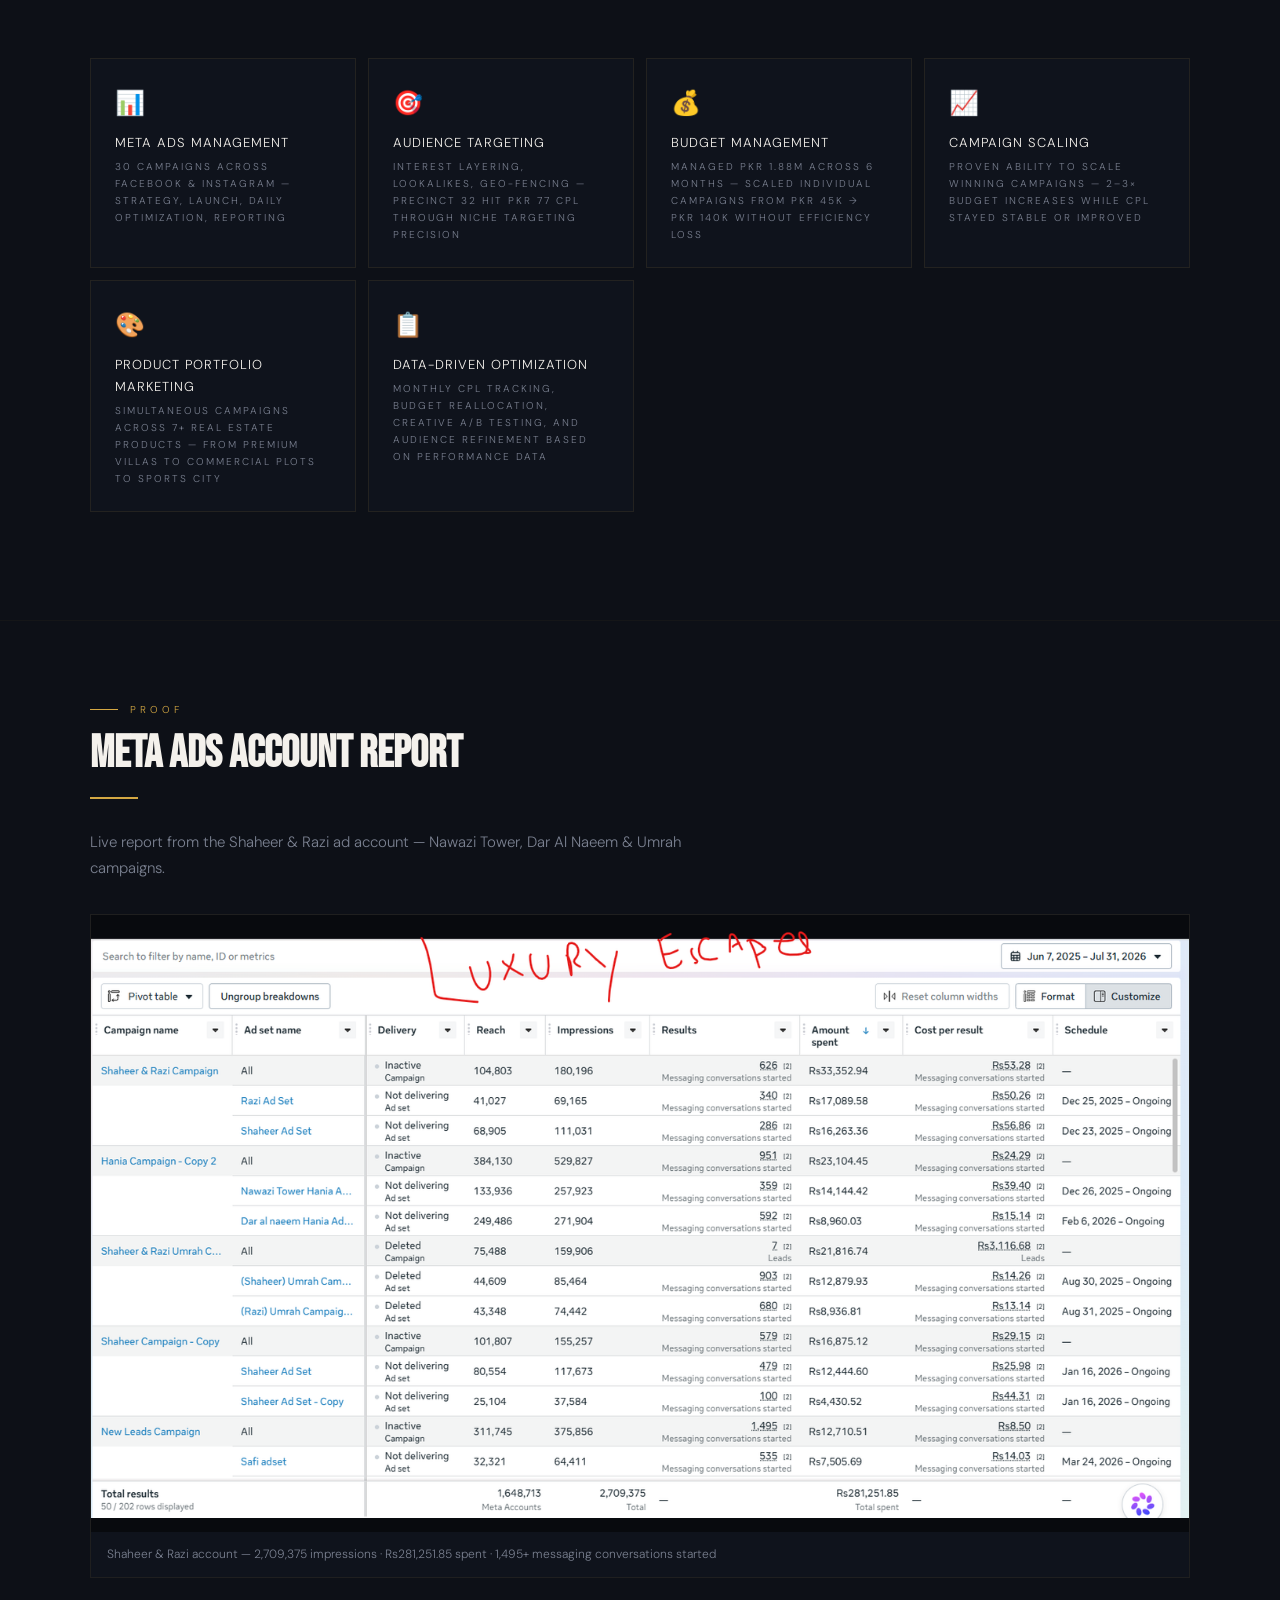
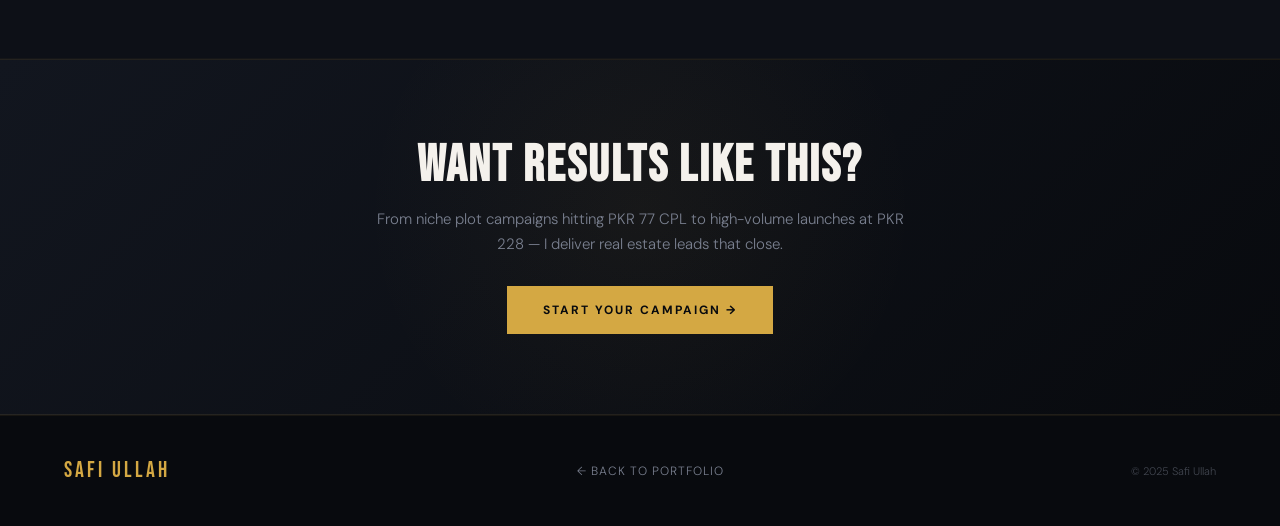
==== commit 11c66b67: "Restore WhatsApp float on ali-saqlain and rassmea case studies" ====
--- a/case-studies/ali-saqlain.html
+++ b/case-studies/ali-saqlain.html
@@ -647,5 +647,11 @@
   }
 </style>
 
+<!-- Floating WhatsApp Button -->
+<a class="whatsapp-float" href="https://wa.me/923353999842" target="_blank" rel="noopener" aria-label="Chat on WhatsApp">
+  <svg width="18" height="18" viewBox="0 0 24 24" fill="currentColor"><path d="M17.472 14.382c-.297-.149-1.758-.867-2.03-.967-.273-.099-.471-.148-.67.15-.197.297-.767.966-.94 1.164-.173.199-.347.223-.644.075-.297-.15-1.255-.463-2.39-1.475-.883-.788-1.48-1.761-1.653-2.059-.173-.297-.018-.458.13-.606.134-.133.298-.347.446-.52.149-.174.198-.298.298-.497.099-.198.05-.371-.025-.52-.075-.149-.669-1.612-.916-2.207-.242-.579-.487-.5-.669-.51-.173-.008-.371-.01-.57-.01-.198 0-.52.074-.792.372-.272.297-1.04 1.016-1.04 2.479 0 1.462 1.065 2.875 1.213 3.074.149.198 2.096 3.2 5.077 4.487.709.306 1.262.489 1.694.625.712.227 1.36.195 1.871.118.571-.085 1.758-.719 2.006-1.413.248-.694.248-1.289.173-1.413-.074-.124-.272-.198-.57-.347m-5.421 7.403h-.004a9.87 9.87 0 01-5.031-1.378l-.361-.214-3.741.982.998-3.648-.235-.374a9.86 9.86 0 01-1.51-5.26c.001-5.45 4.436-9.884 9.888-9.884 2.64 0 5.122 1.03 6.988 2.898a9.825 9.825 0 012.893 6.994c-.003 5.45-4.437 9.884-9.885 9.884m8.413-18.297A11.815 11.815 0 0012.05 0C5.495 0 .16 5.335.157 11.892c0 2.096.547 4.142 1.588 5.945L.057 24l6.305-1.654a11.882 11.882 0 005.683 1.448h.005c6.554 0 11.89-5.335 11.893-11.893a11.821 11.821 0 00-3.48-8.413z"/></svg>
+  <span class="wa-label">Chat on WhatsApp</span>
+</a>
+
 </body>
 </html>
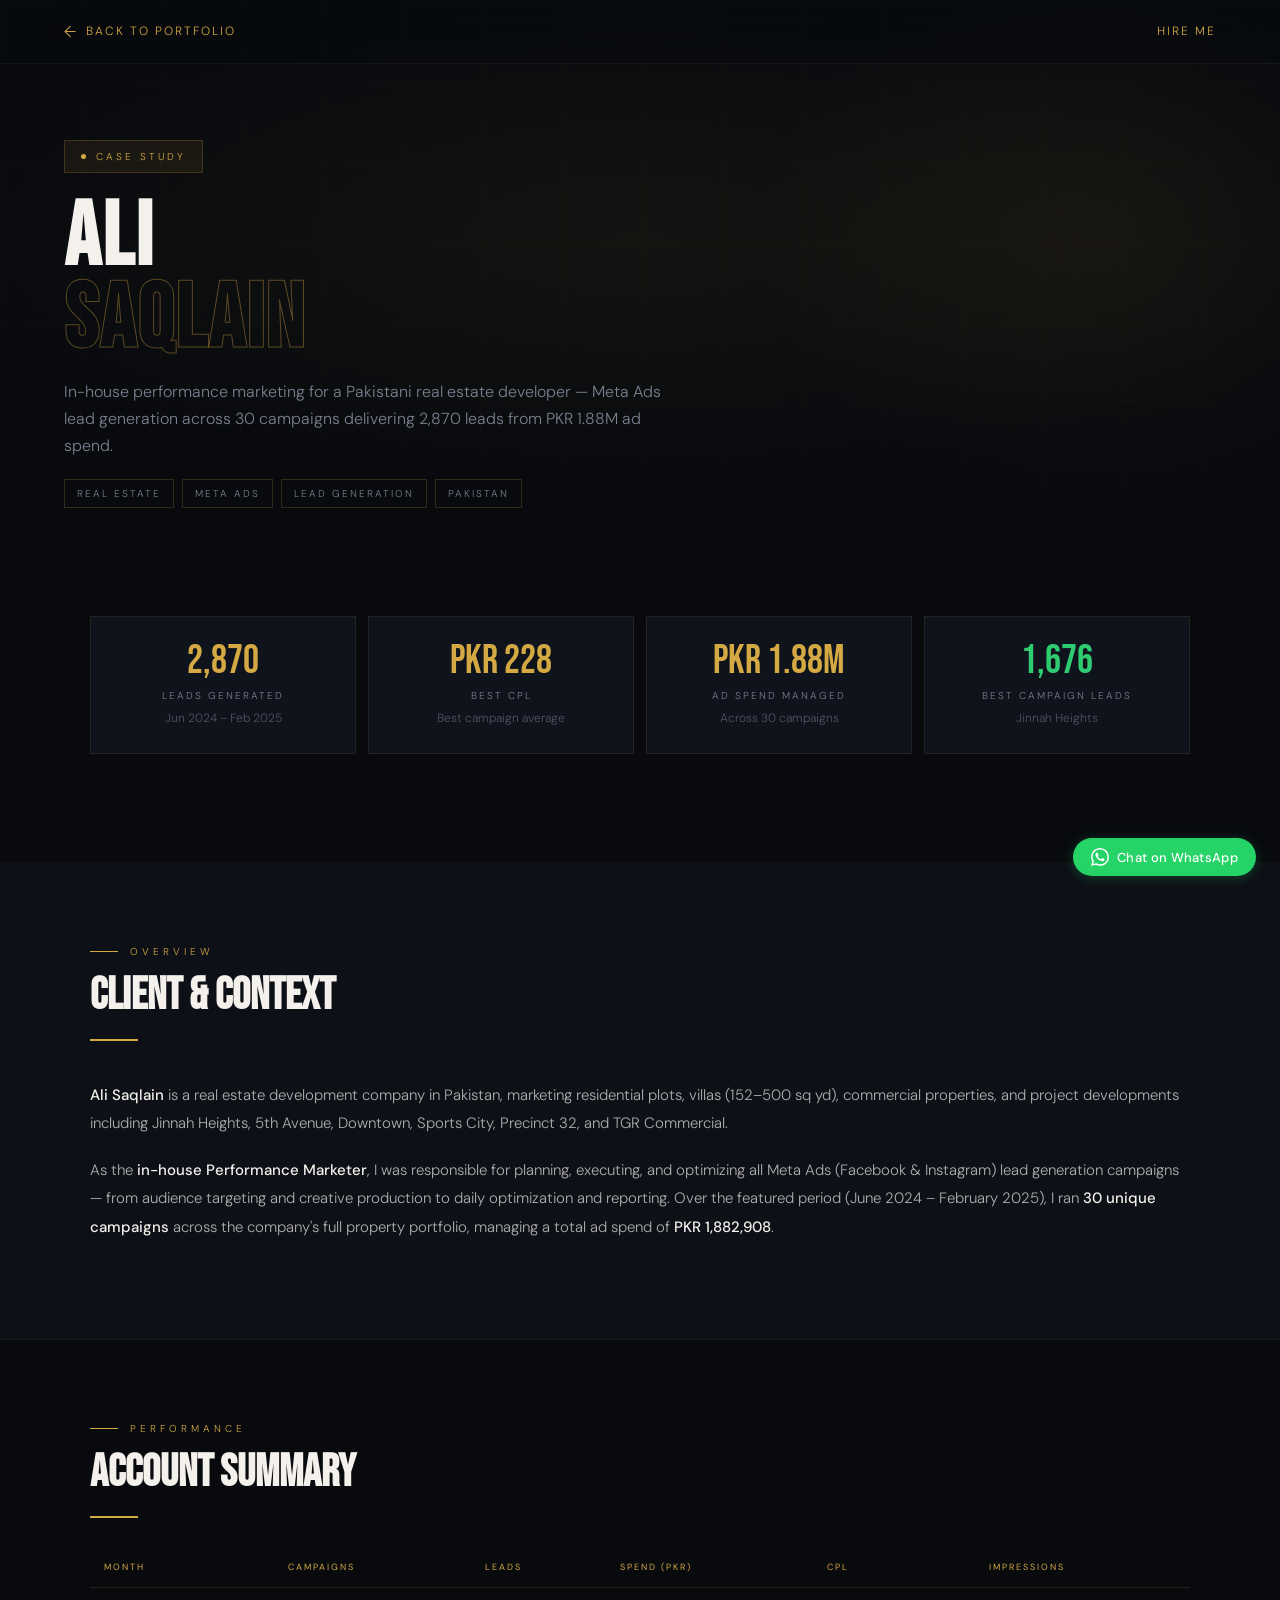
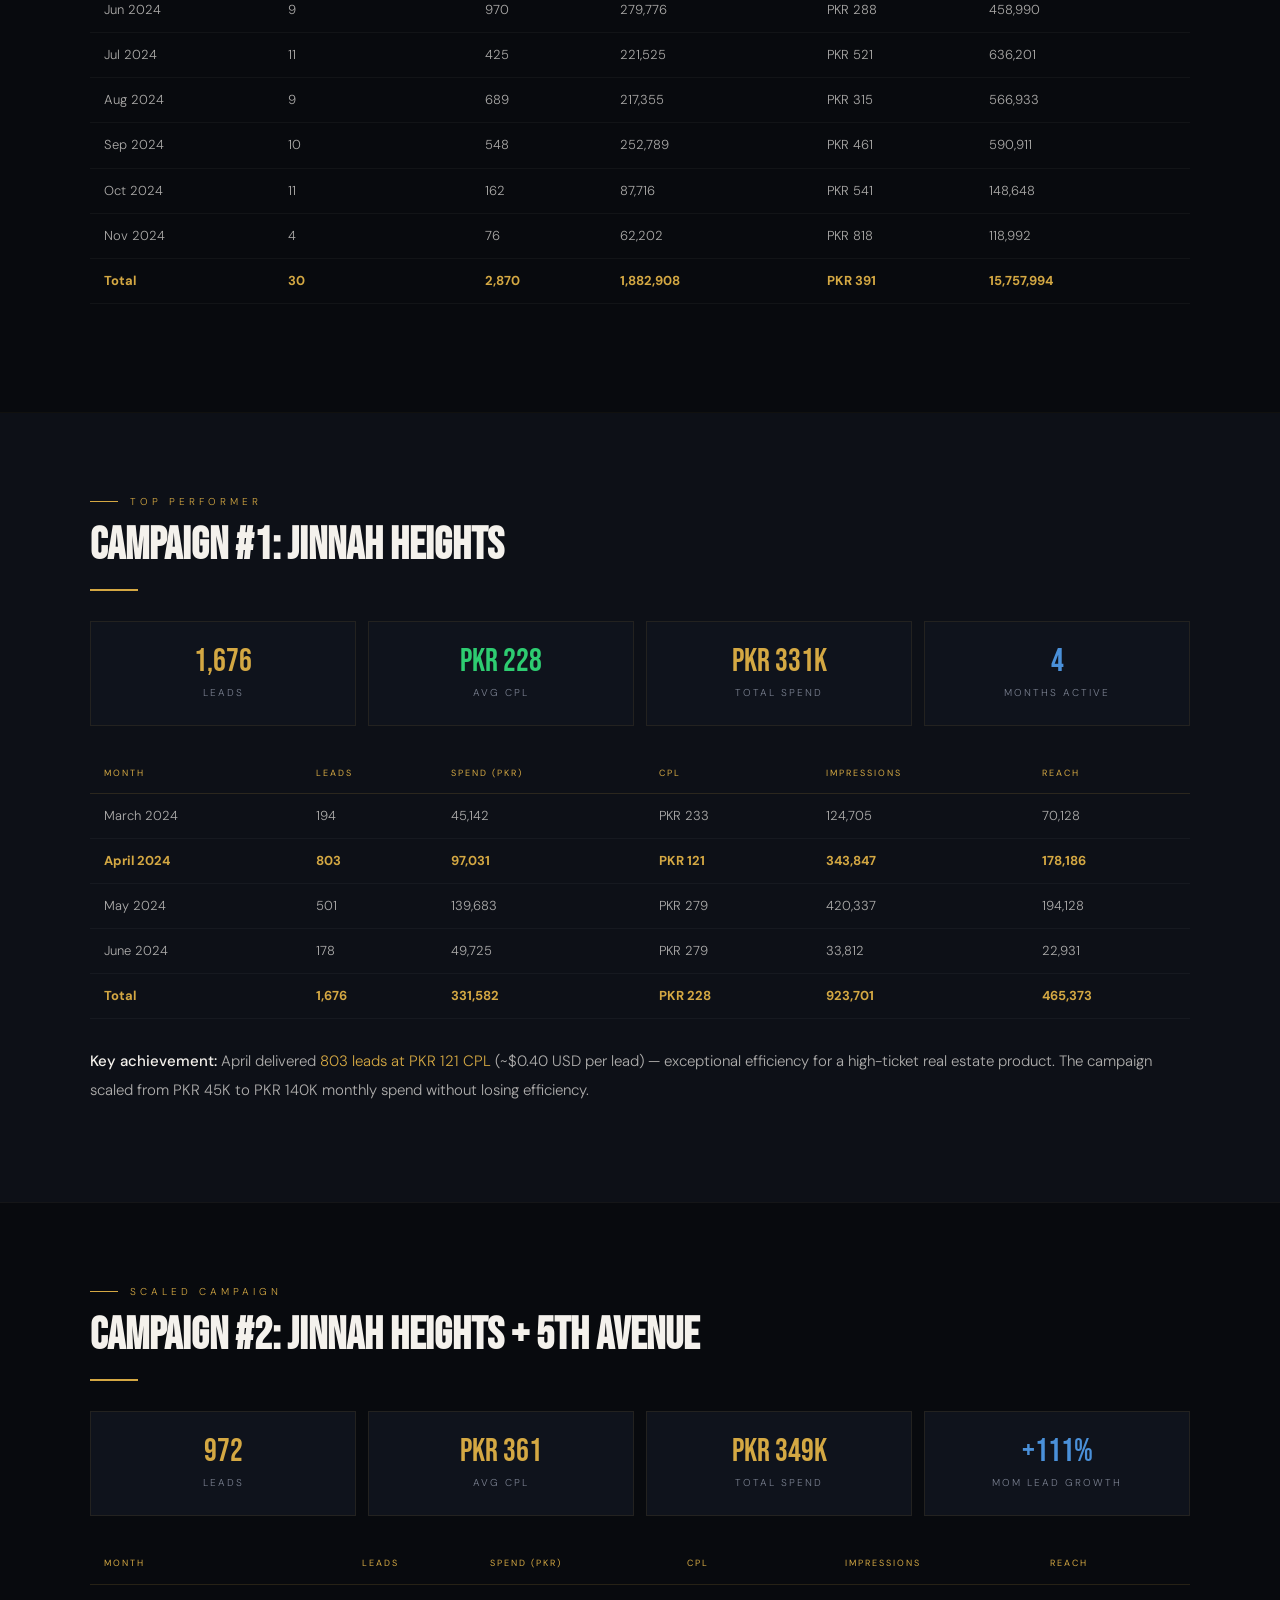
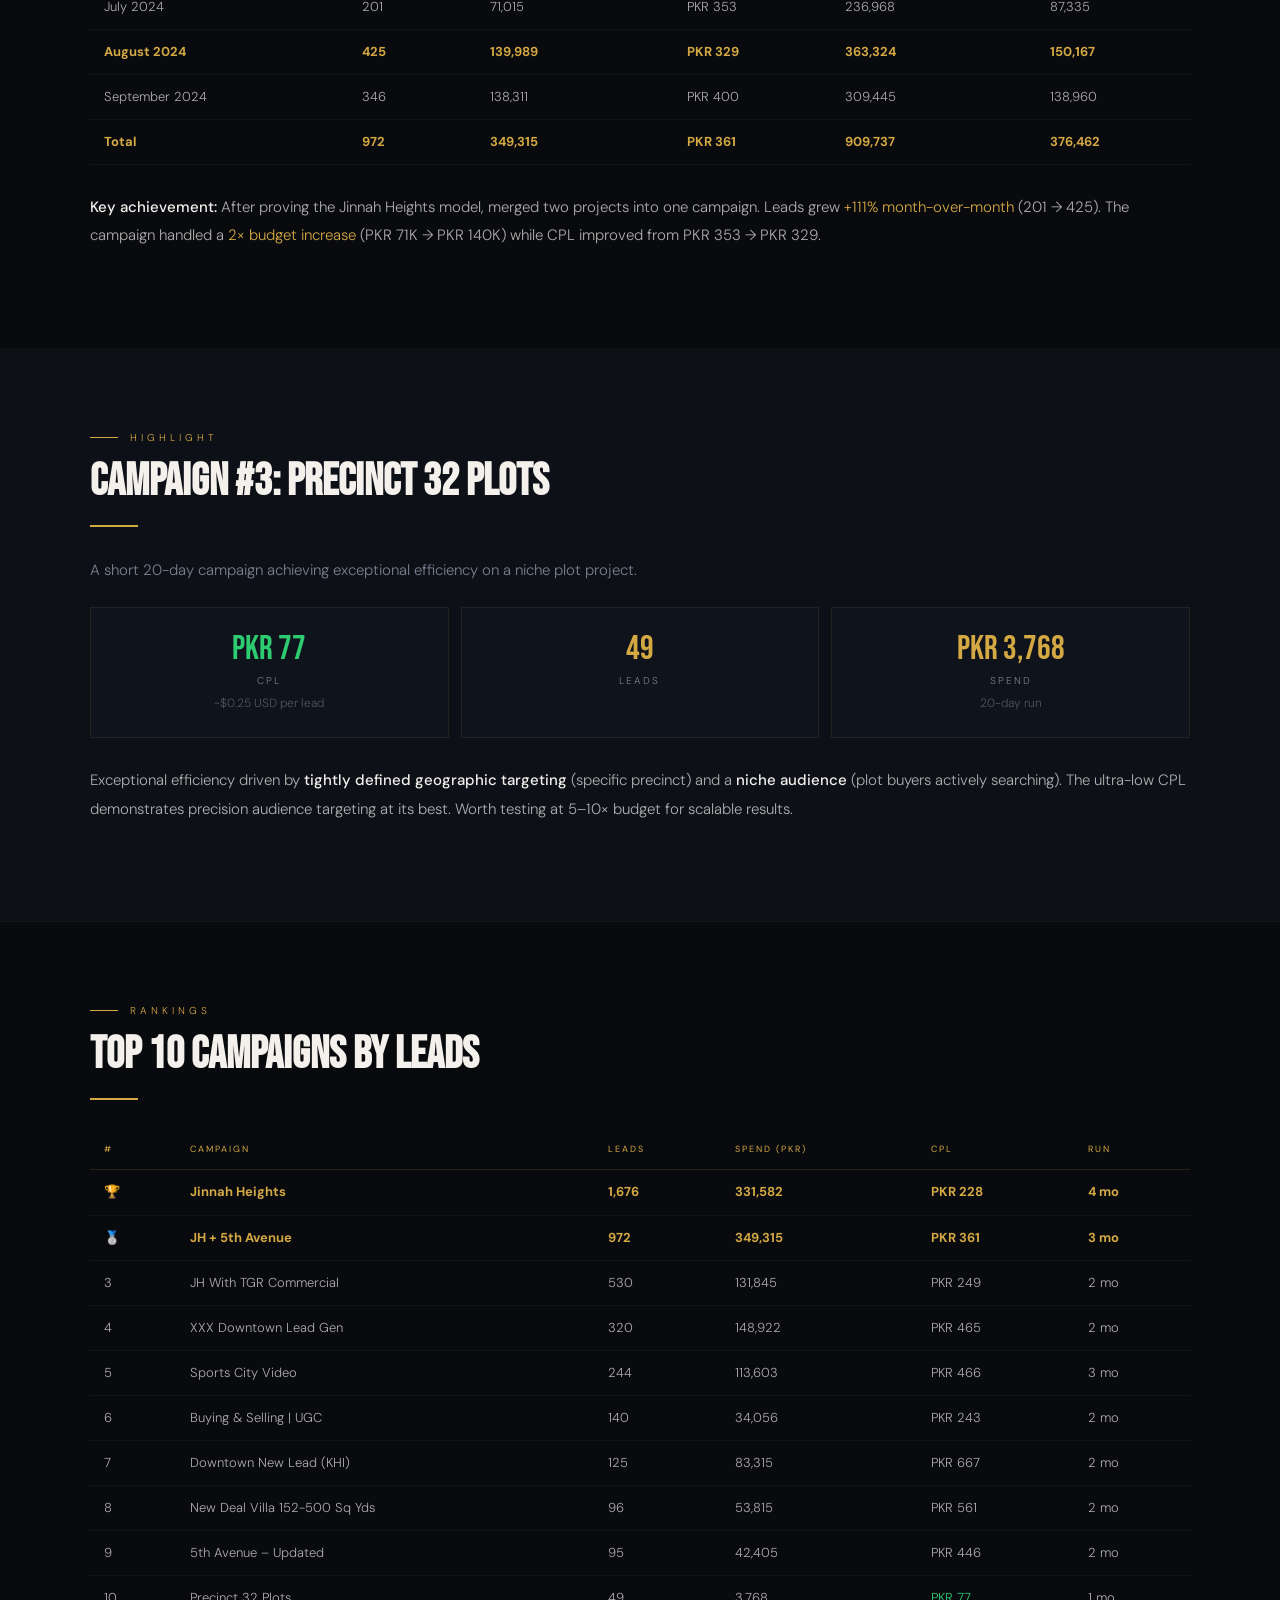
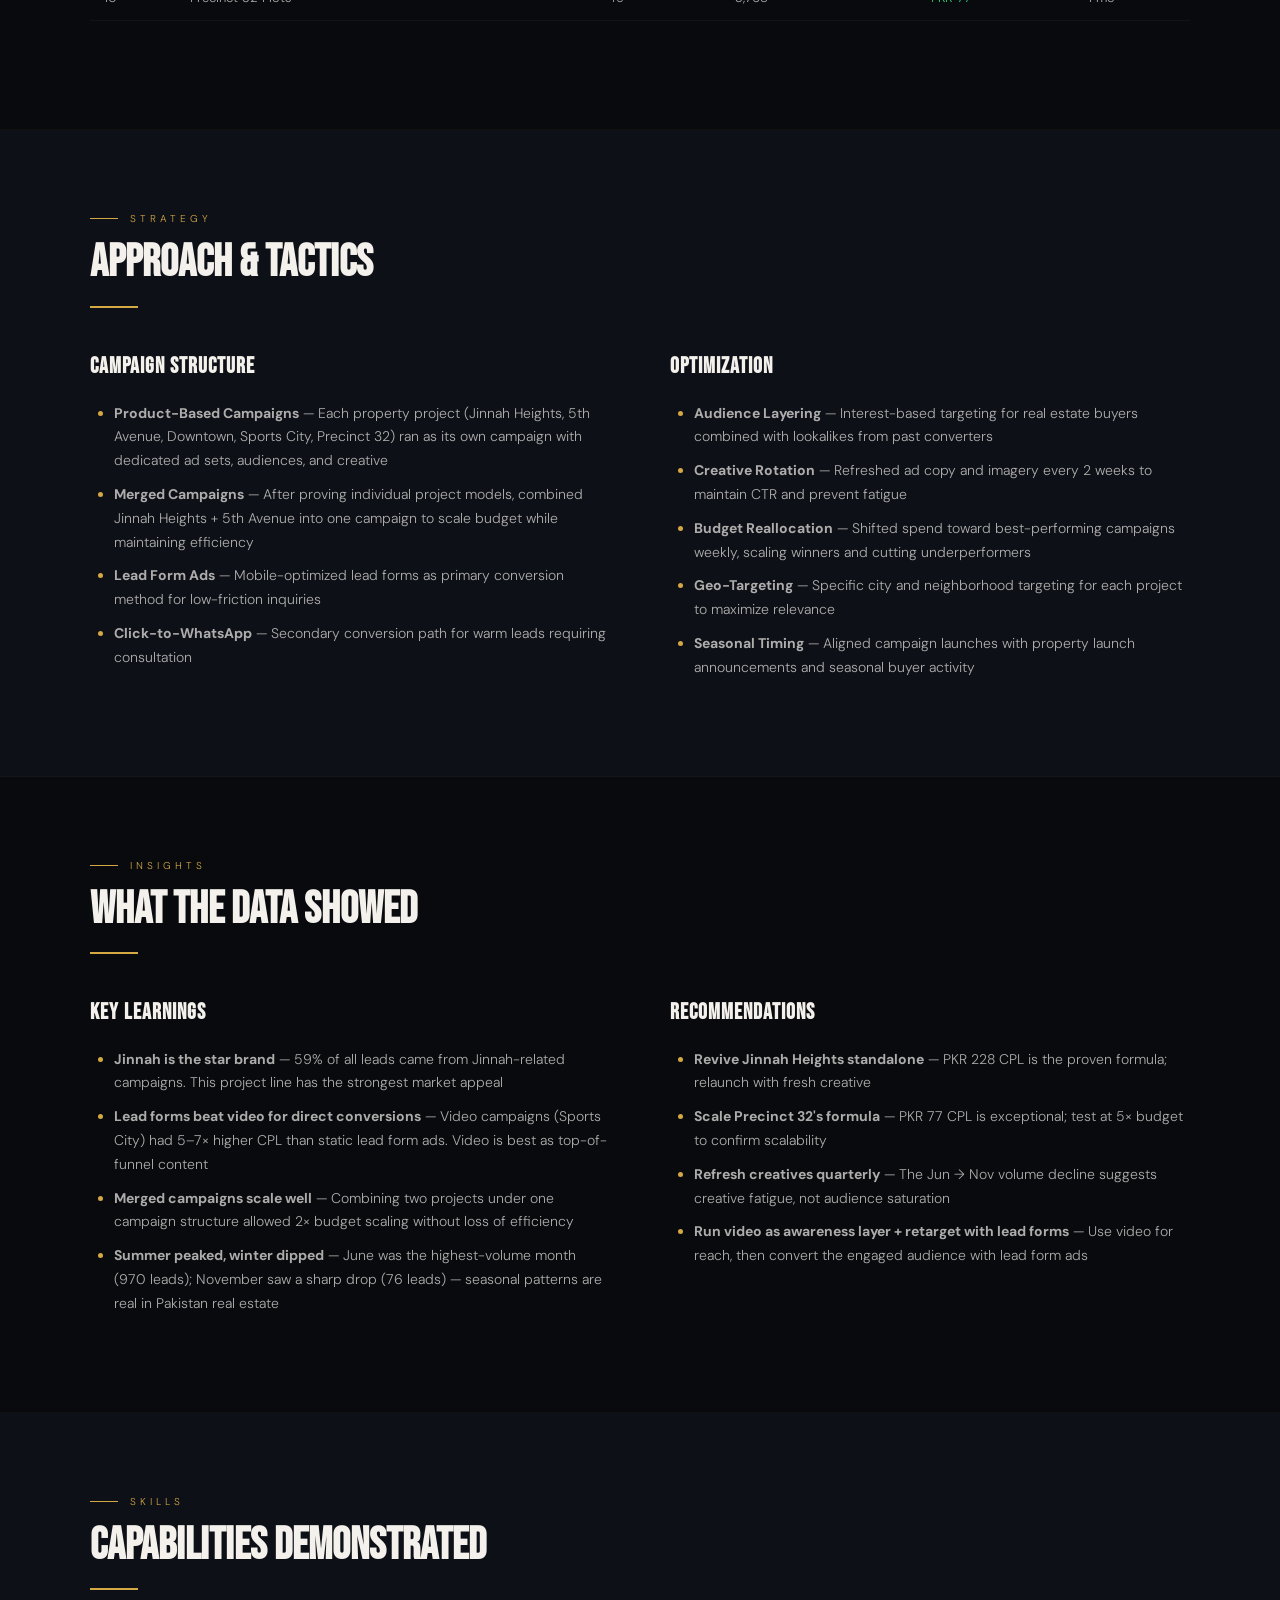
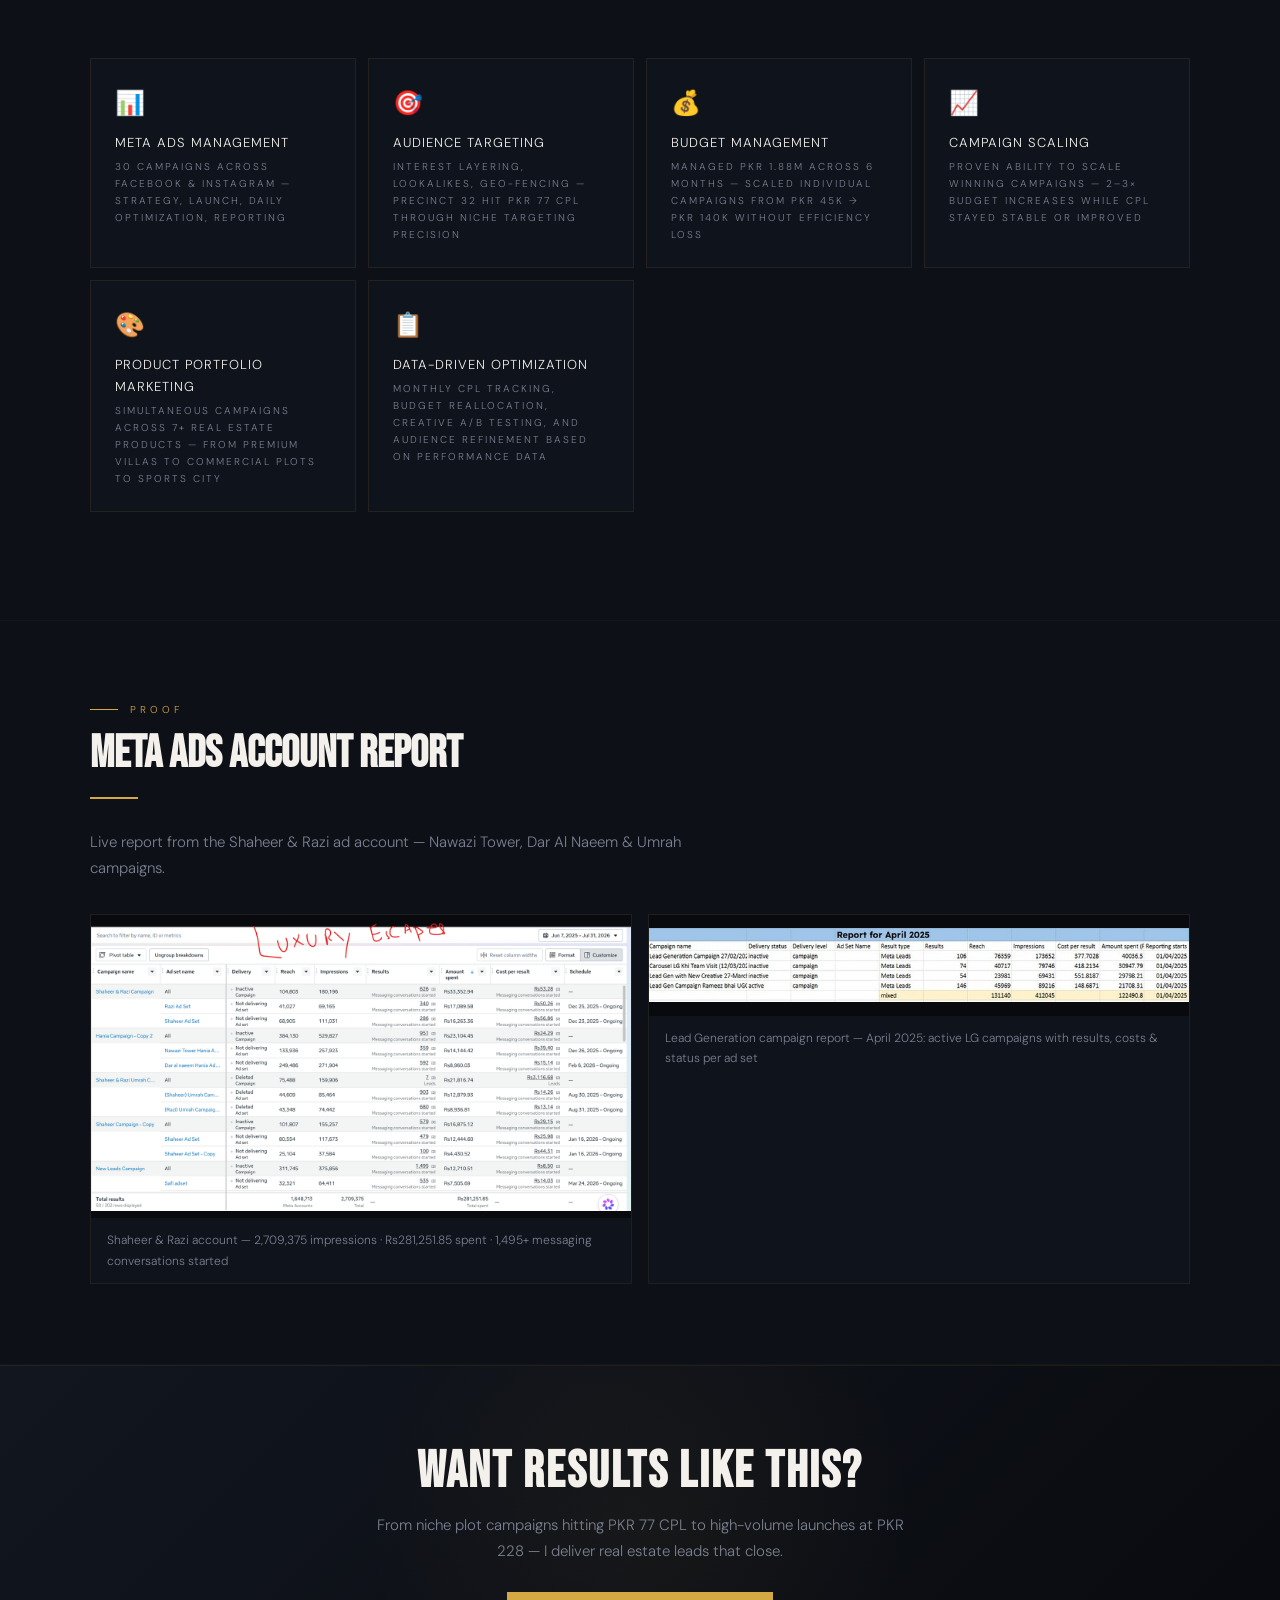
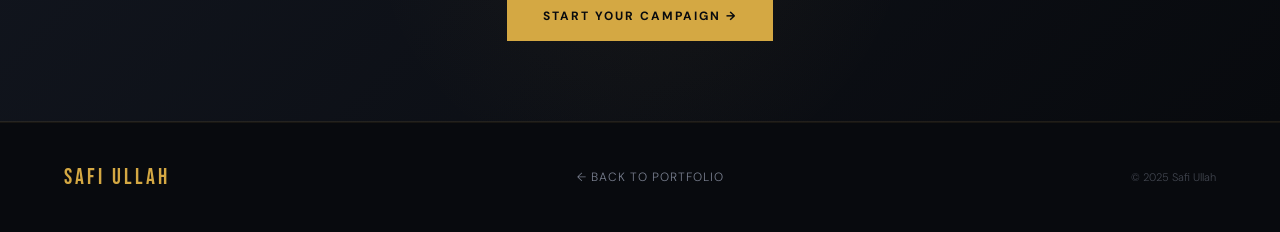
==== commit 770c5615: "Add real dashboard screenshots from old portfolio: GA4 Seven Towers analytics (Family Builders) + Me" ====
--- a/case-studies/ali-saqlain.html
+++ b/case-studies/ali-saqlain.html
@@ -579,6 +579,10 @@
       <div class="gallery-item">
         <img src="ali-saqlain-report.png" alt="Shaheer & Razi Meta Ads account report" style="width:100%;display:block;aspect-ratio:16/9;object-fit:contain;background:var(--dark)" />
         <div class="caption">Shaheer & Razi account — 2,709,375 impressions · Rs281,251.85 spent · 1,495+ messaging conversations started</div>
+      </div>
+      <div class="gallery-item">
+        <img src="ali-saqlain-meta-report-apr2025.jpg" alt="Meta Ads lead generation campaign report — April 2025" style="width:100%;display:block;aspect-ratio:16/3;object-fit:contain;background:var(--dark)" />
+        <div class="caption">Lead Generation campaign report — April 2025: active LG campaigns with results, costs & status per ad set</div>
       </div>
     </div>
   </div>
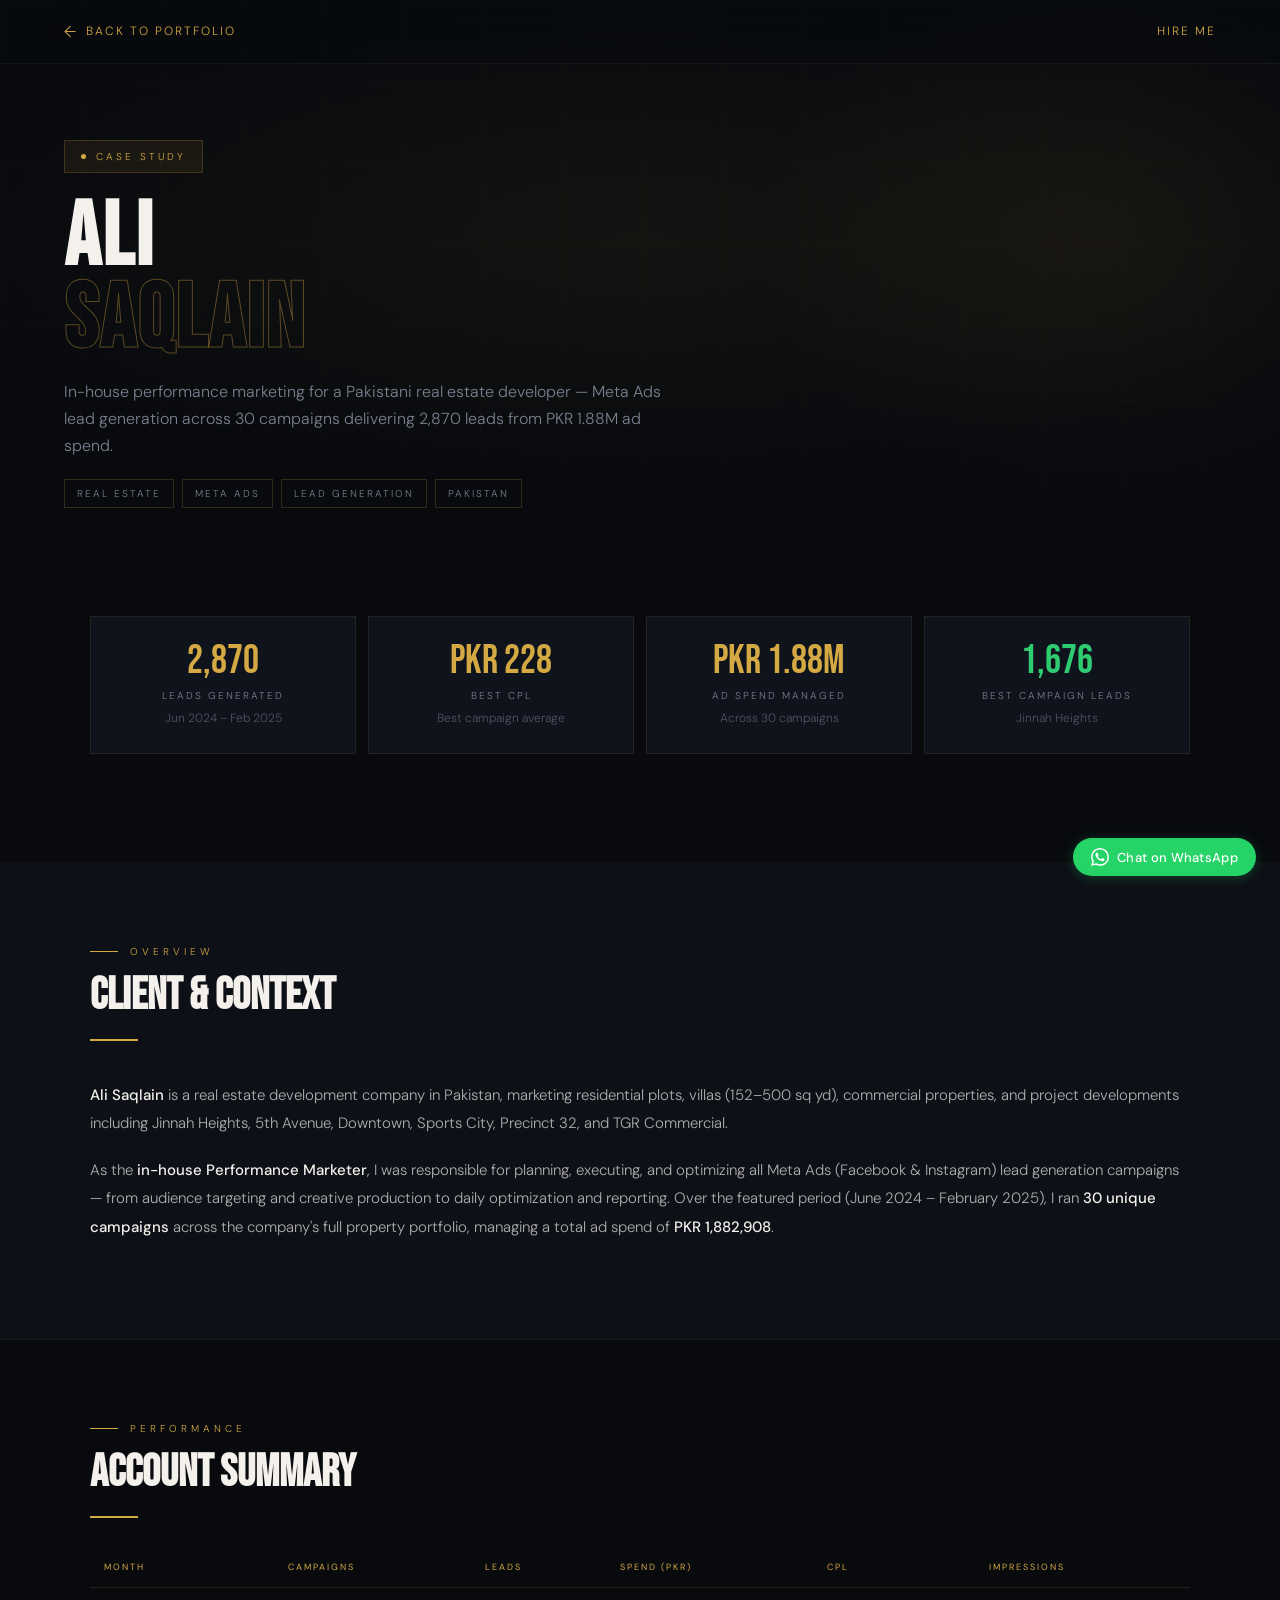
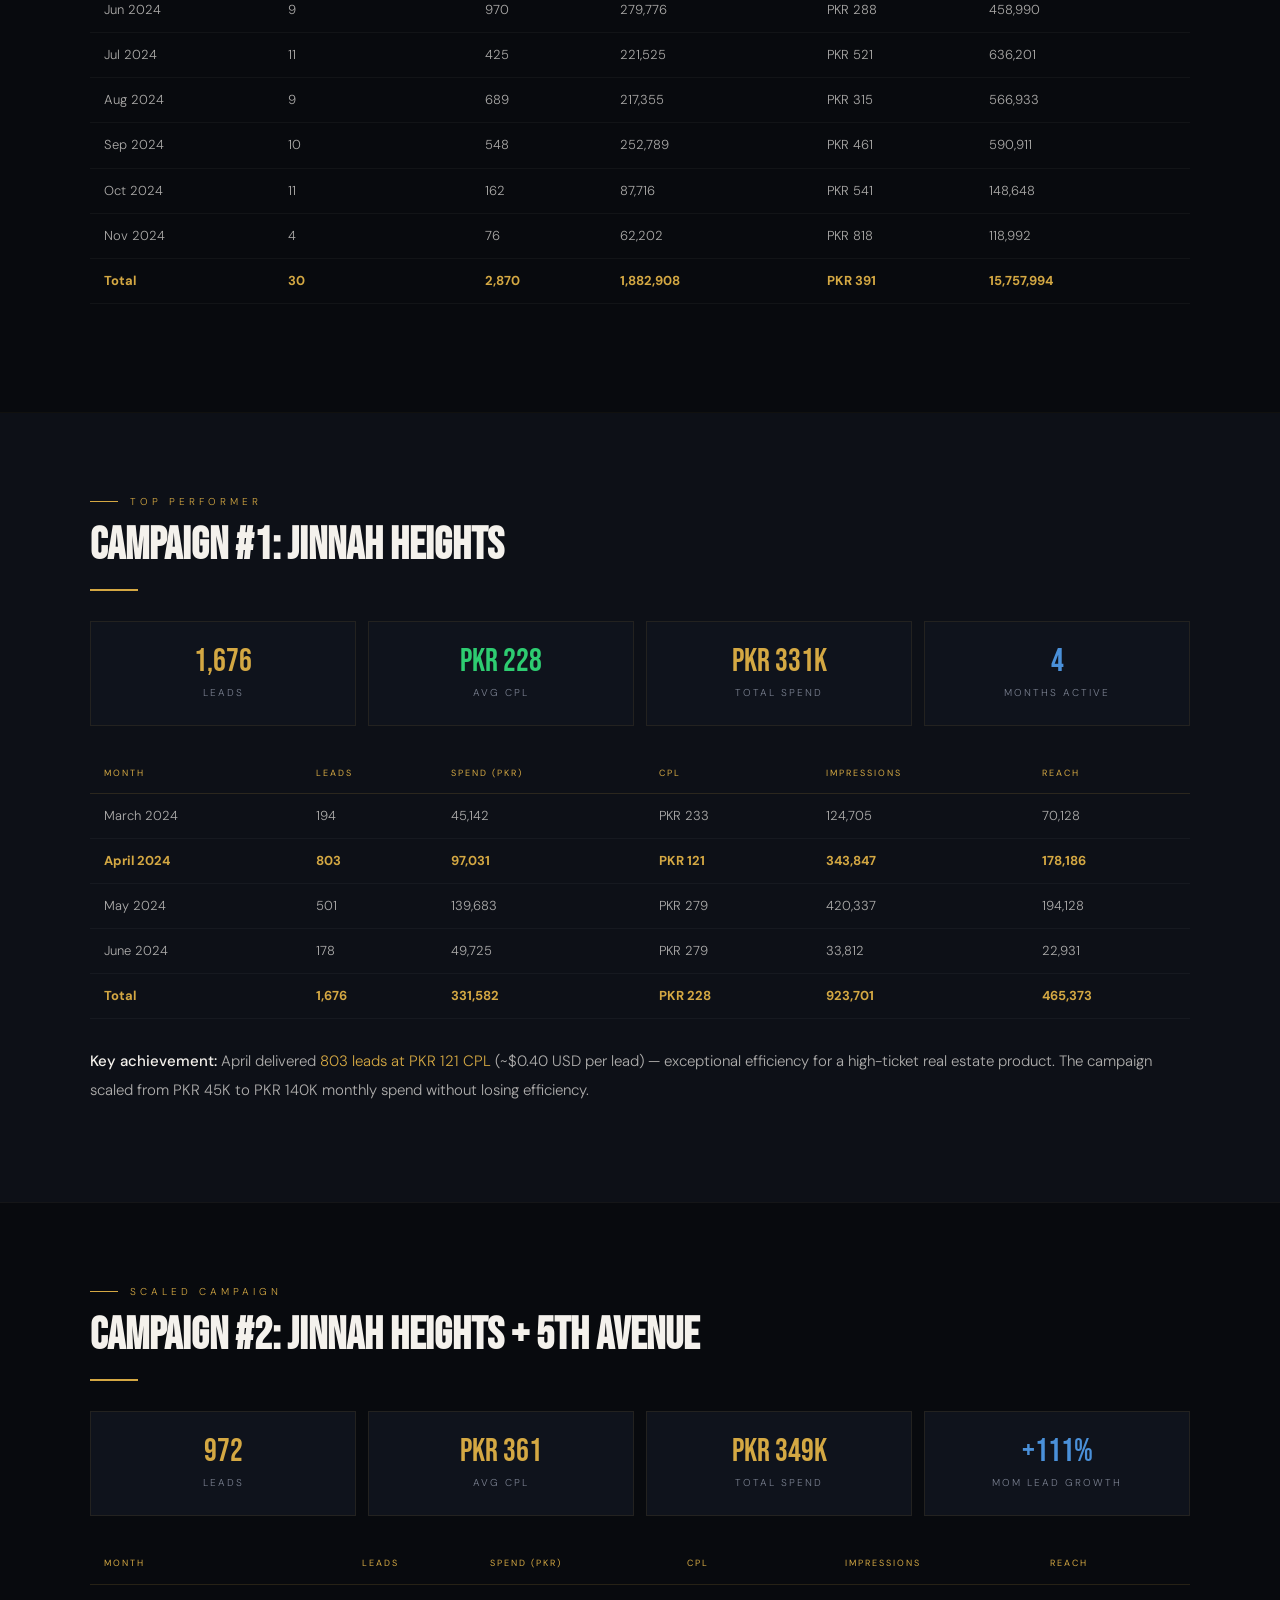
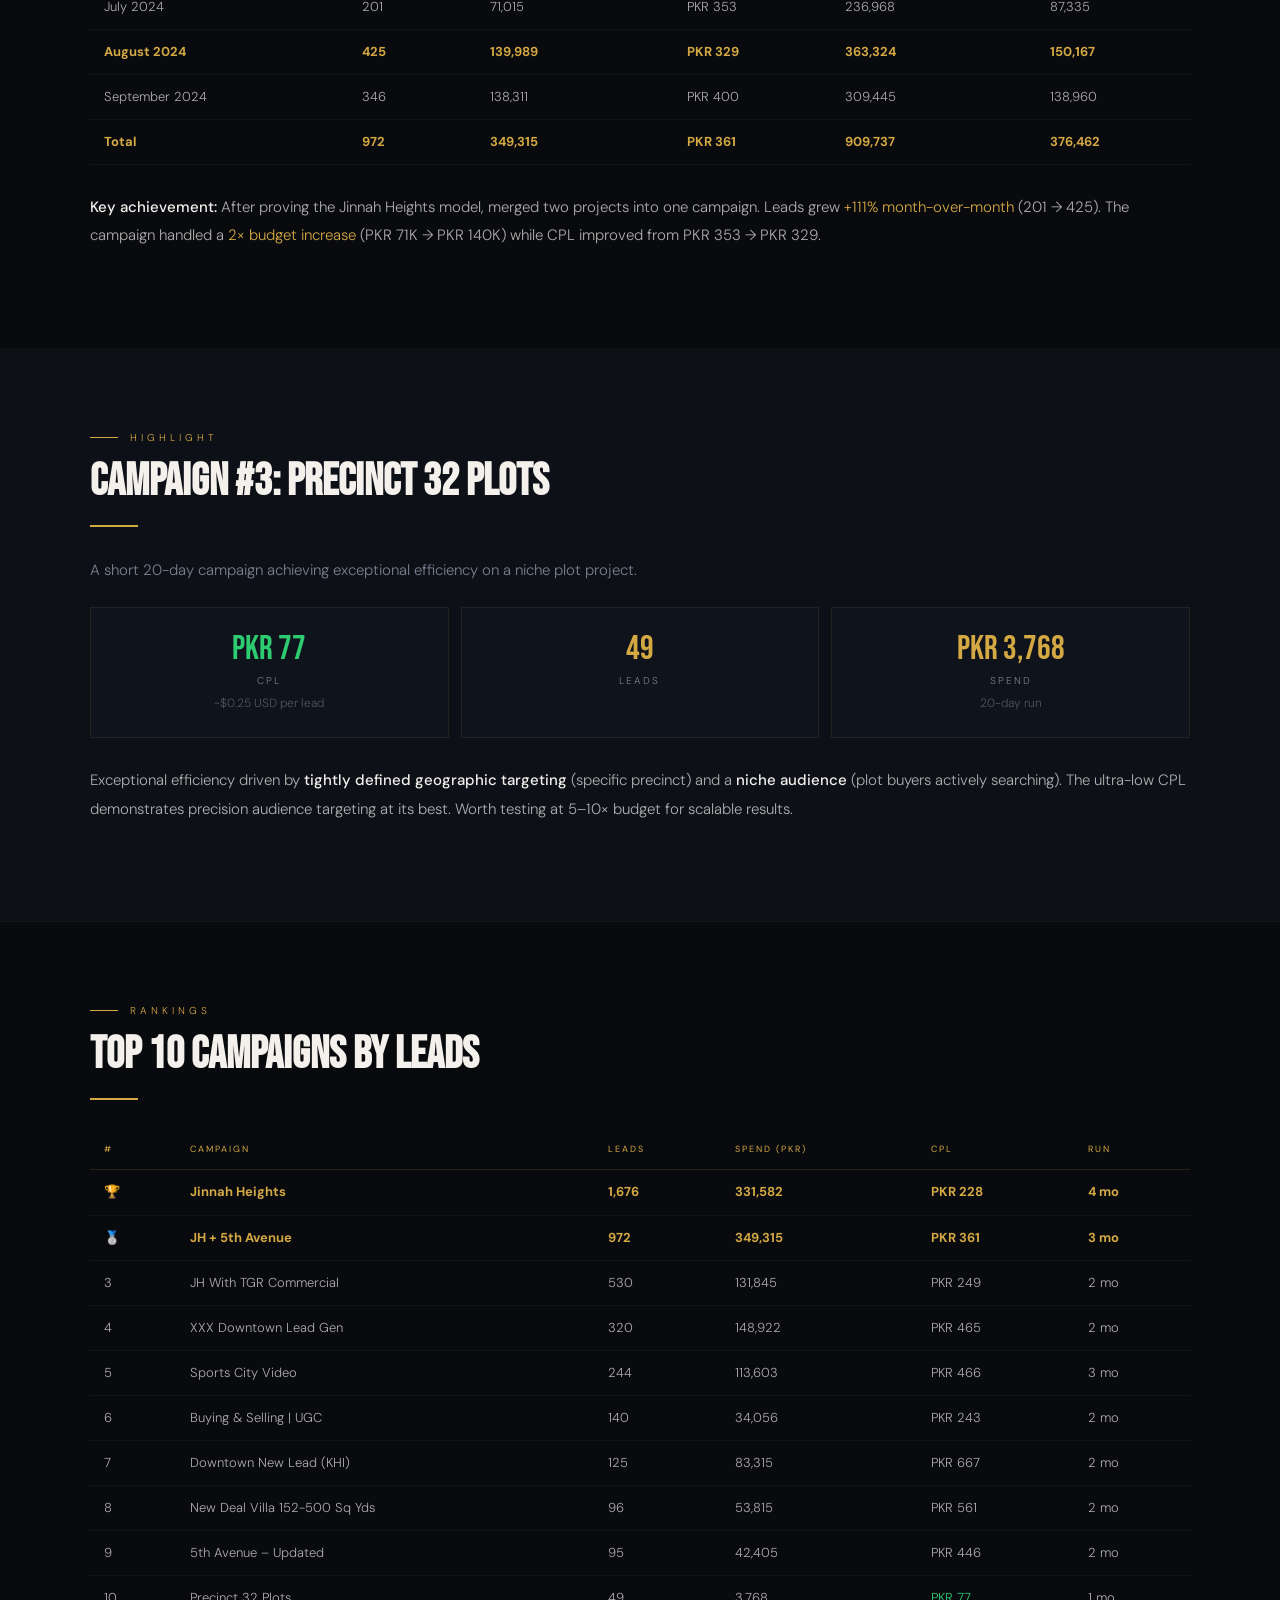
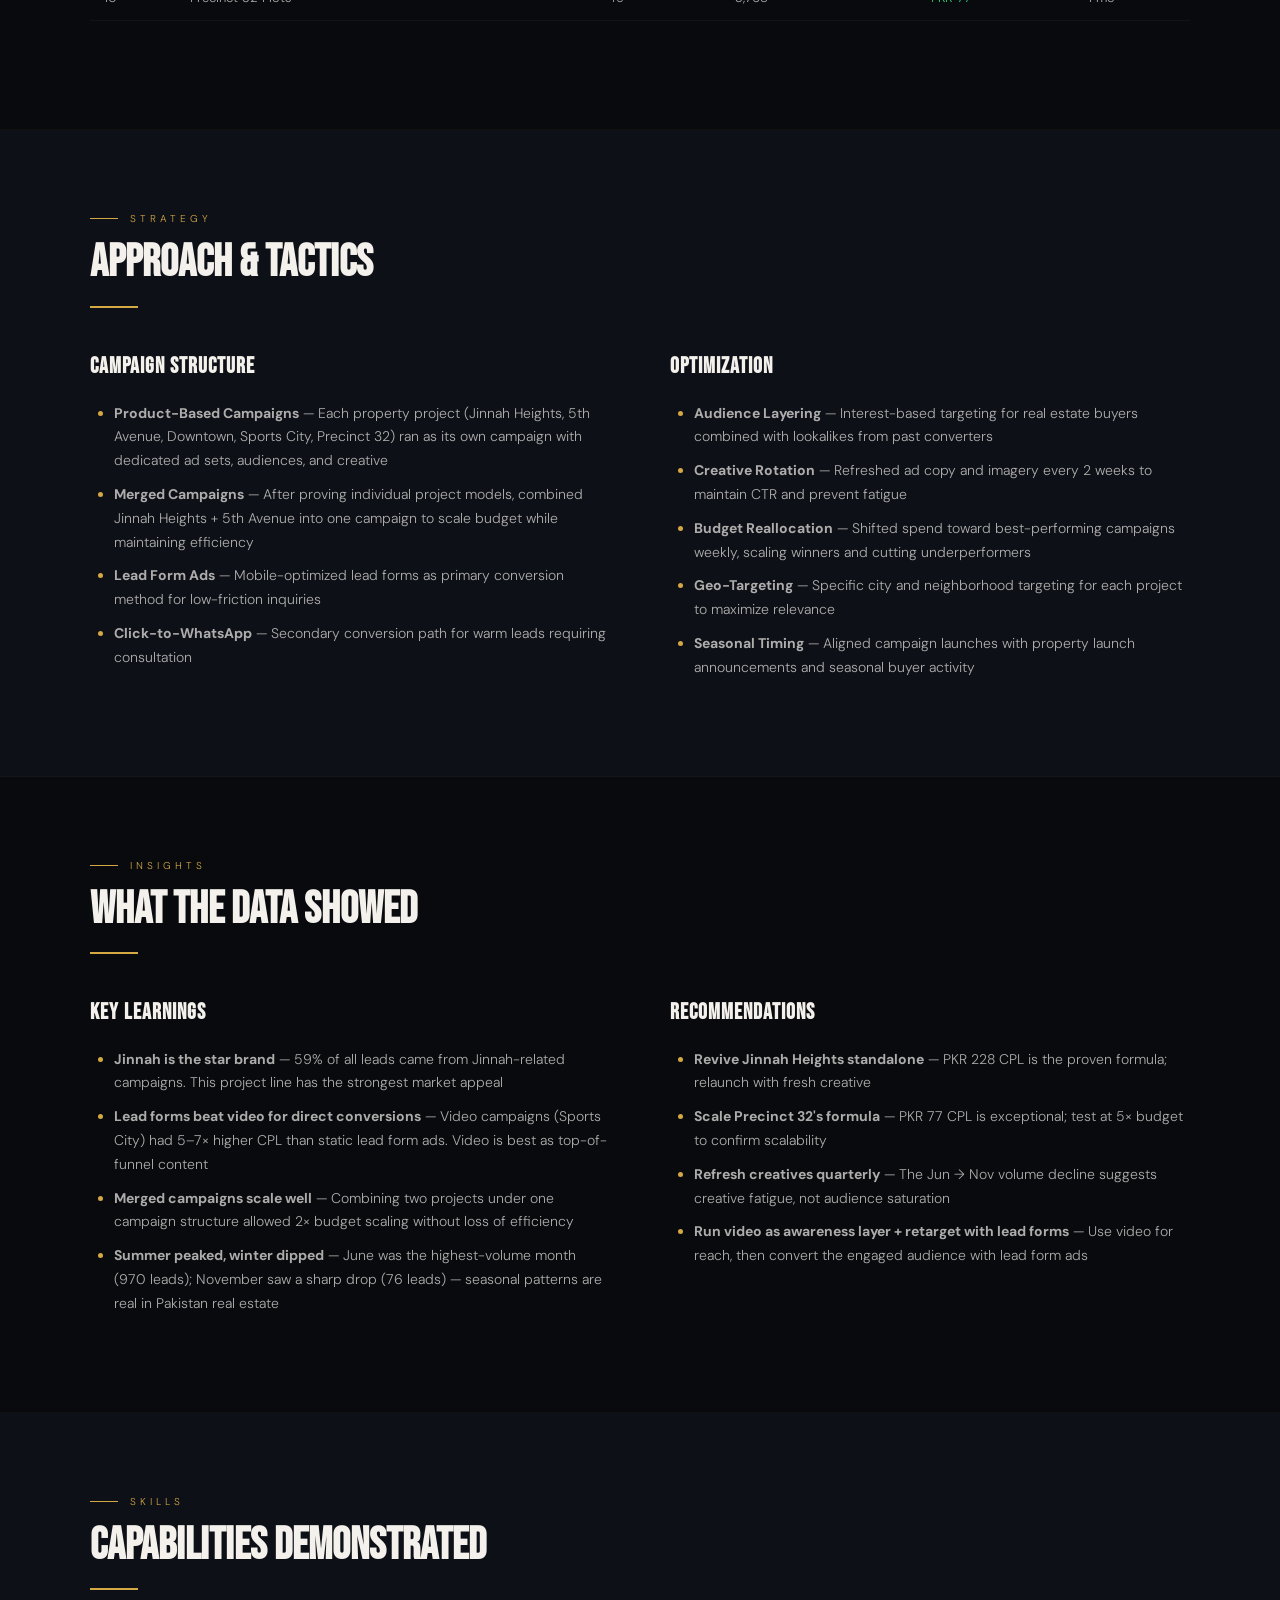
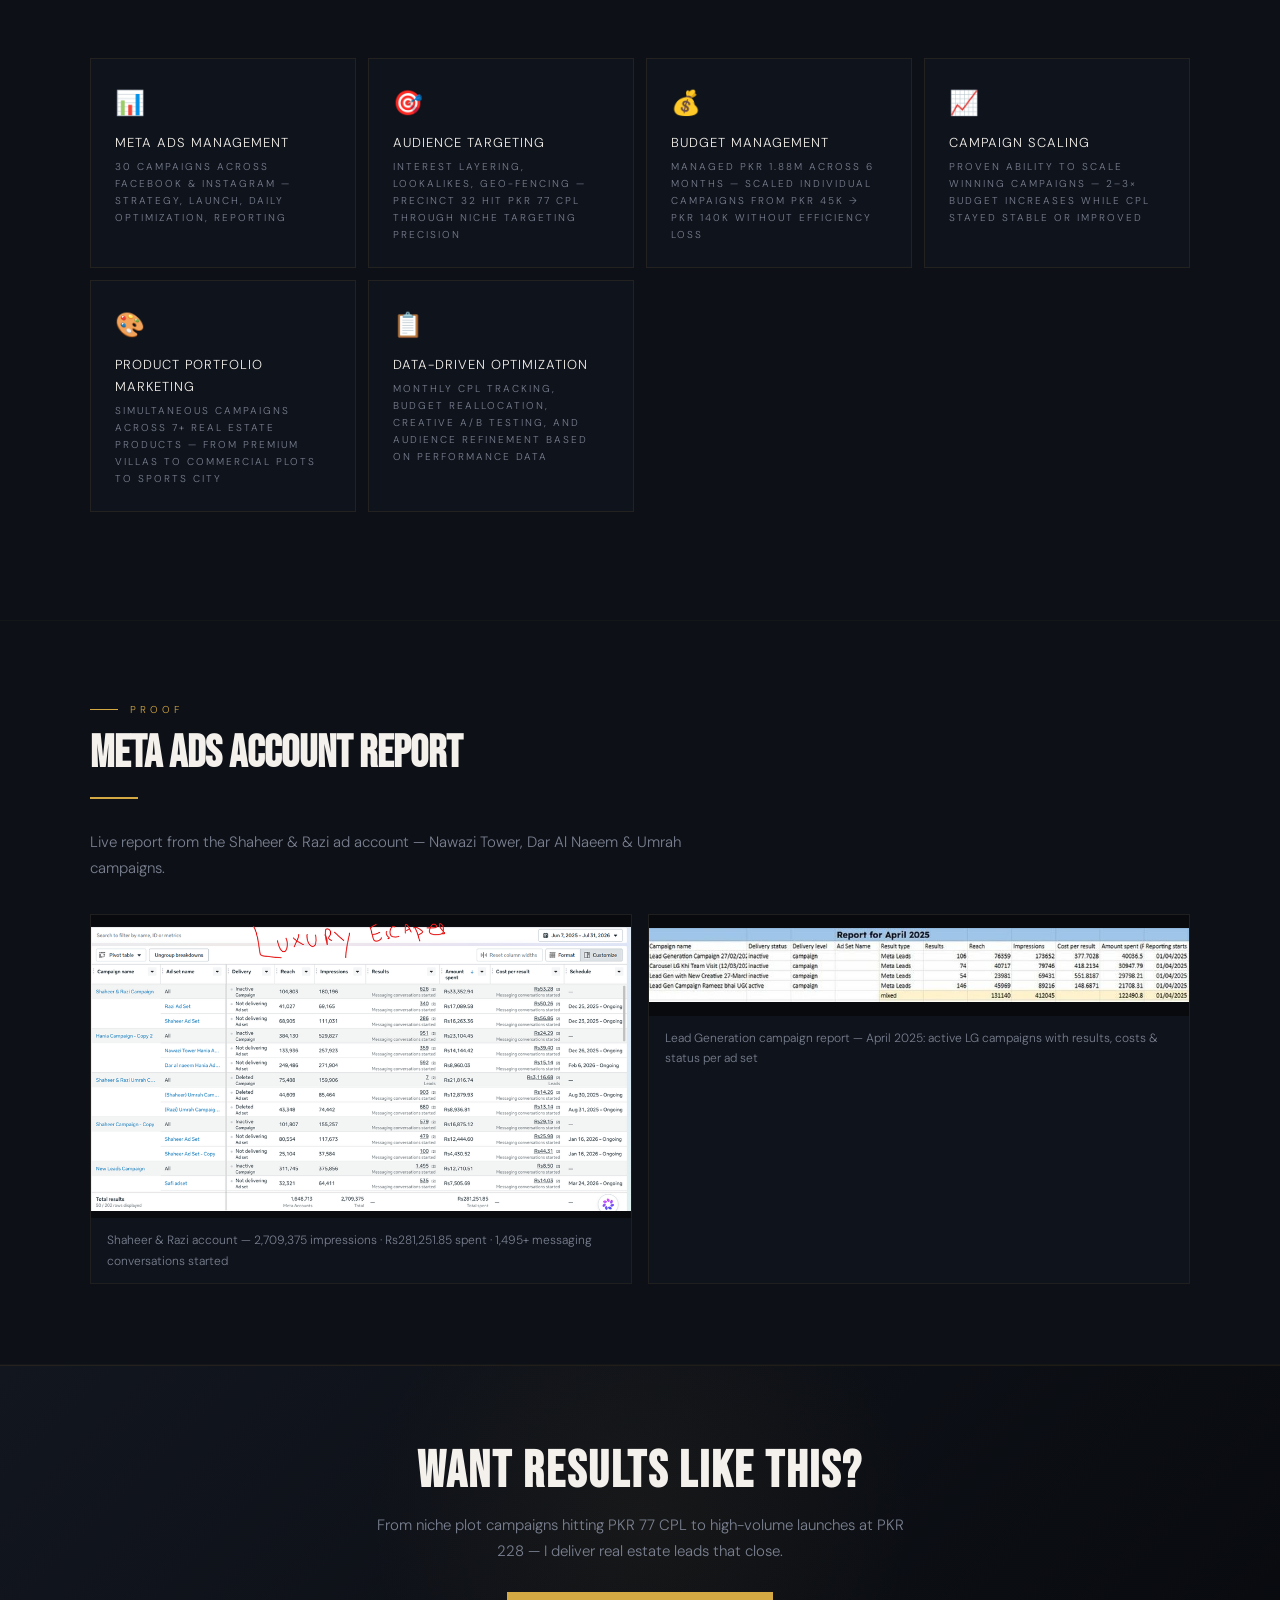
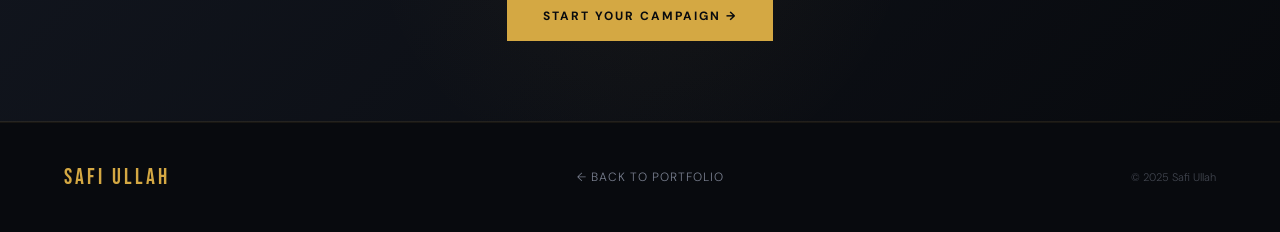
==== commit 19409edf: "Embed all media as base64 data URIs, delete standalone image files, add anti-theft JS/CSS (no right-" ====
--- a/case-studies/ali-saqlain.html
+++ b/case-studies/ali-saqlain.html
@@ -577,11 +577,11 @@
     <p class="s-sub">Live report from the Shaheer & Razi ad account — Nawazi Tower, Dar Al Naeem & Umrah campaigns.</p>
     <div class="gallery-grid" style="margin-top:32px">
       <div class="gallery-item">
-        <img src="ali-saqlain-report.png" alt="Shaheer & Razi Meta Ads account report" style="width:100%;display:block;aspect-ratio:16/9;object-fit:contain;background:var(--dark)" />
+        <img src="[data-uri]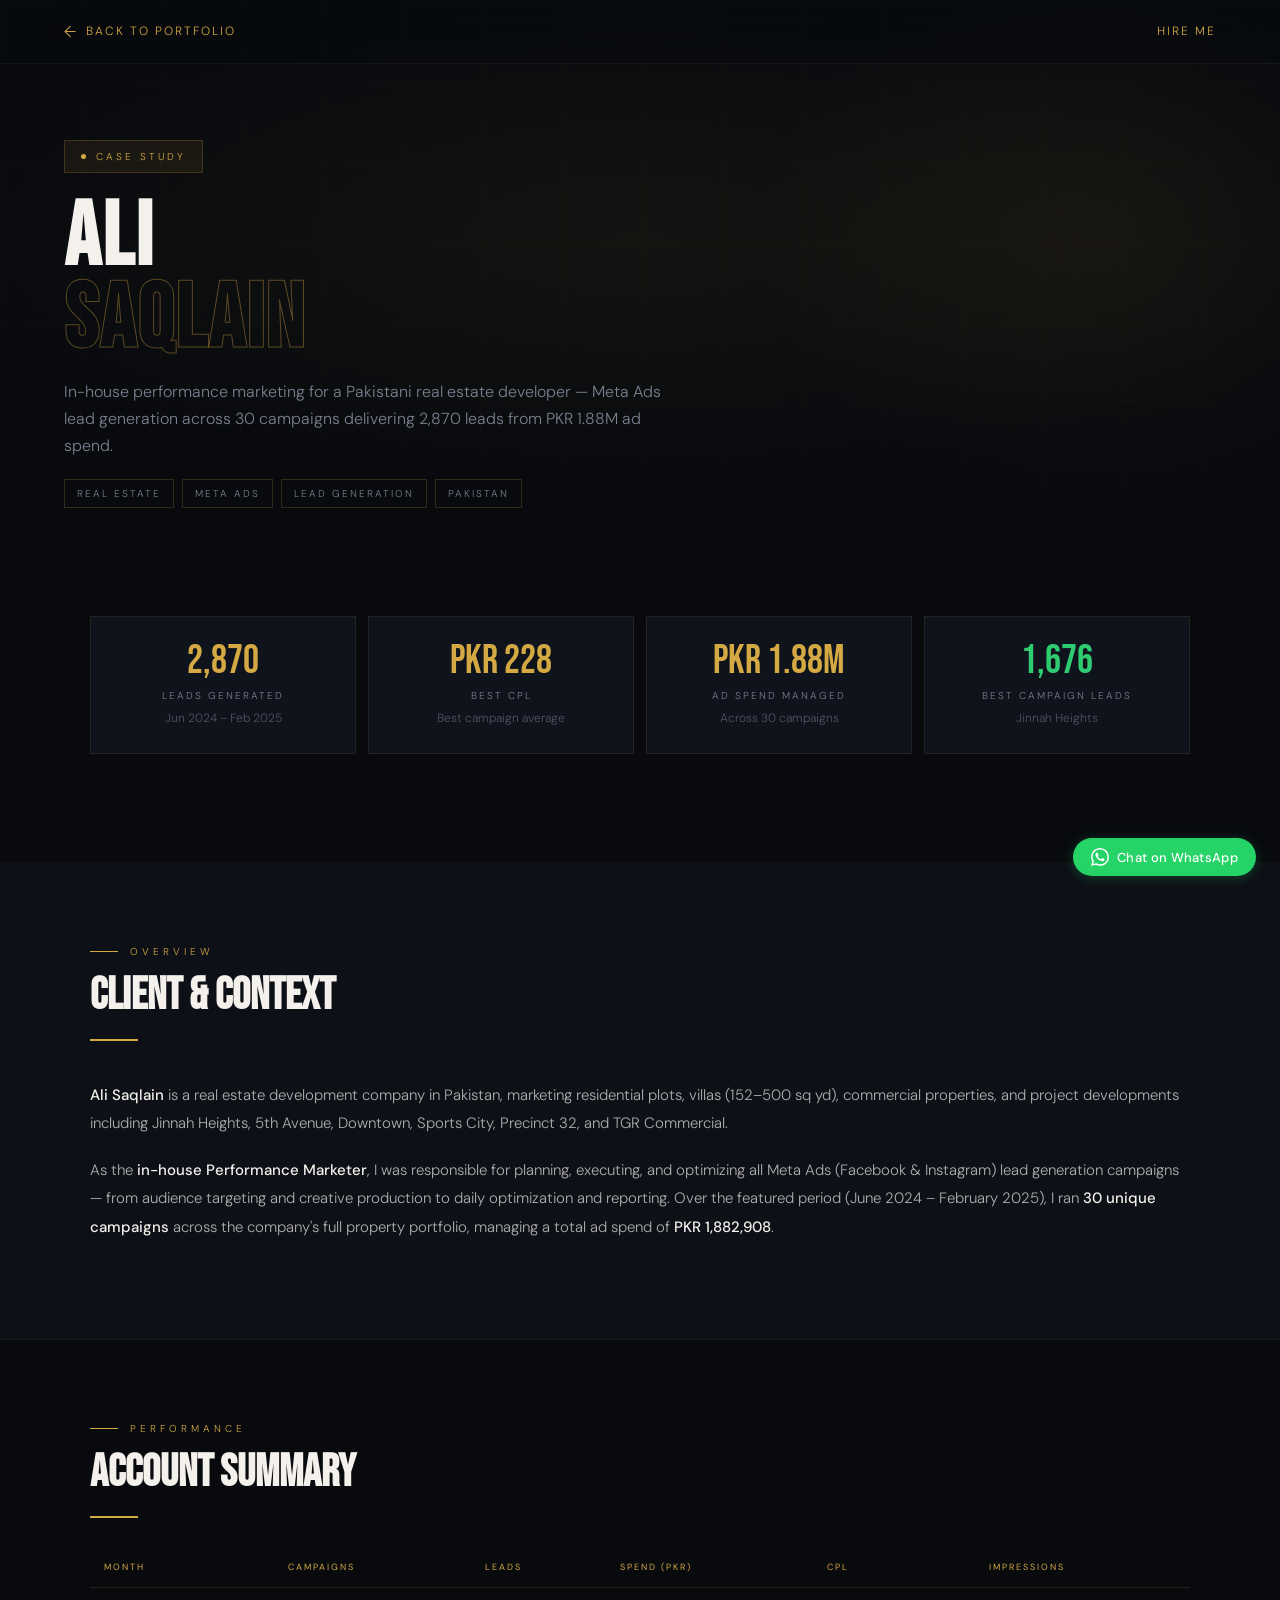
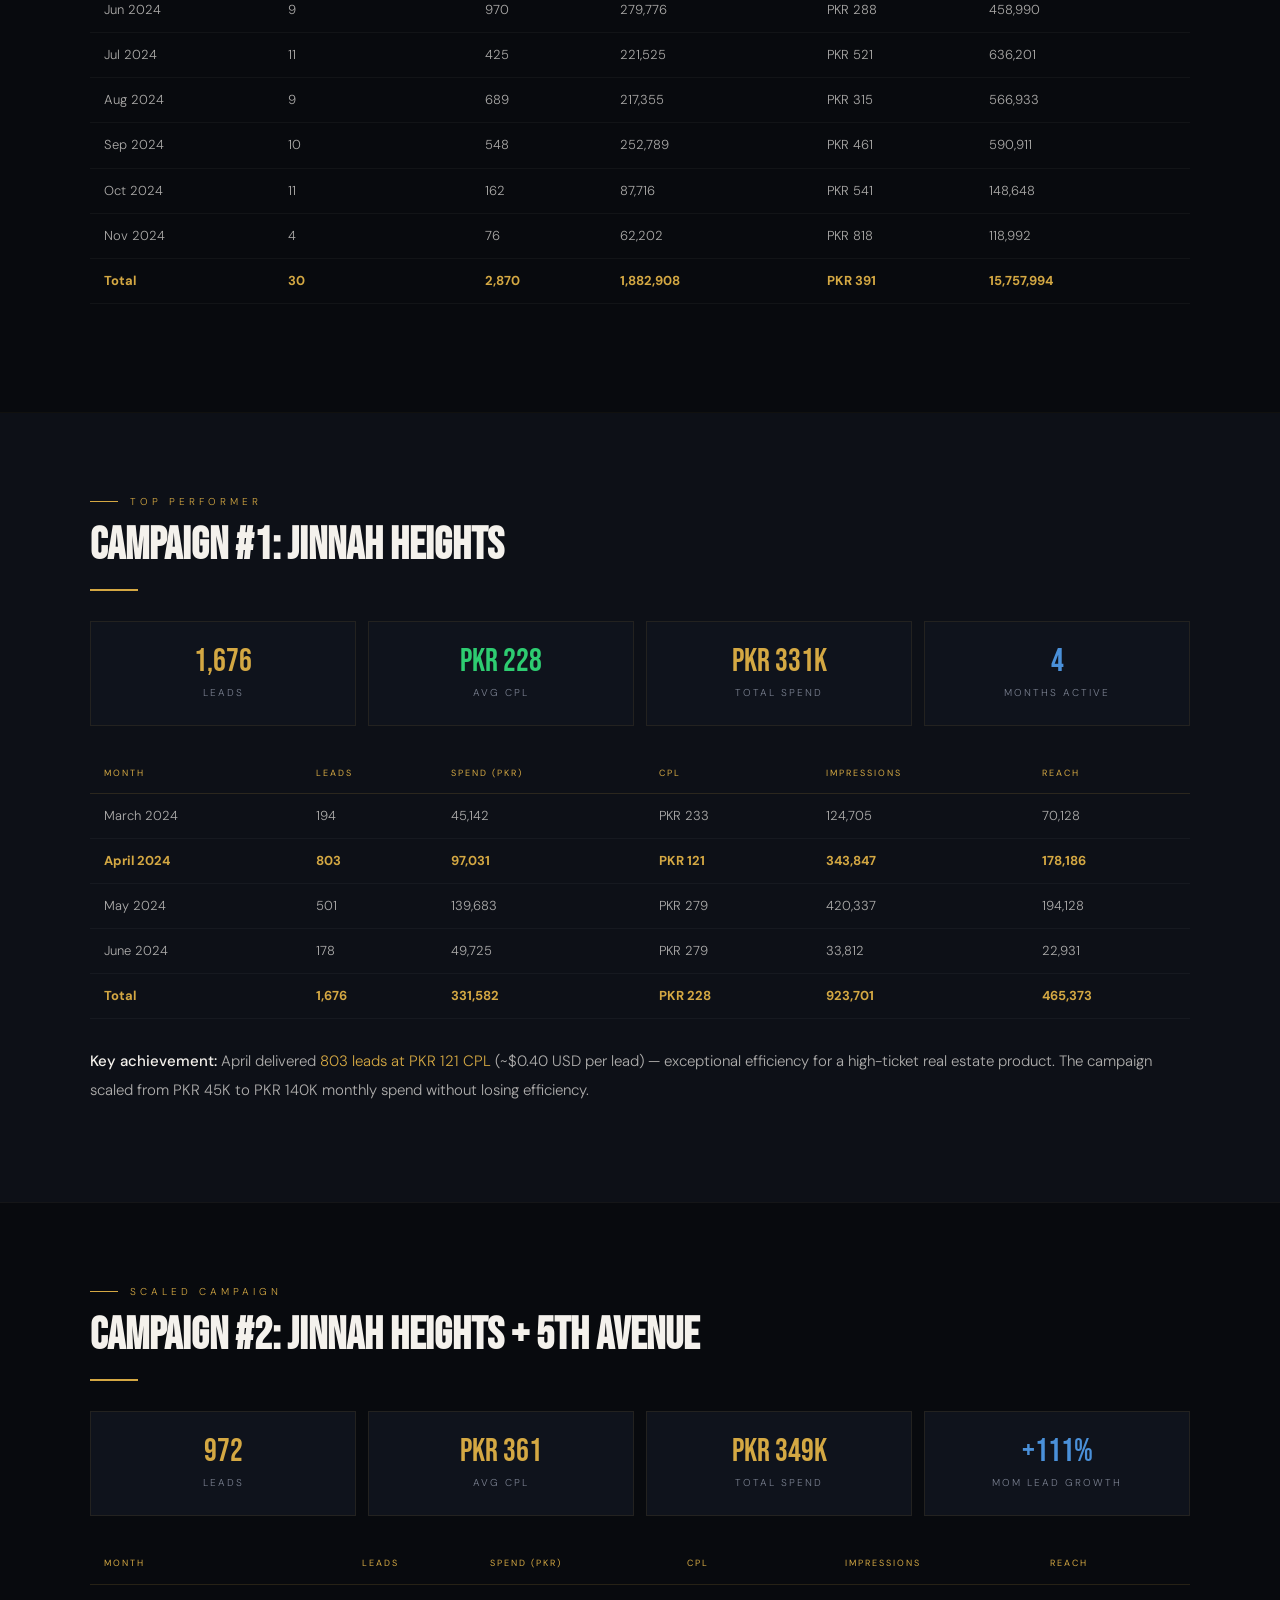
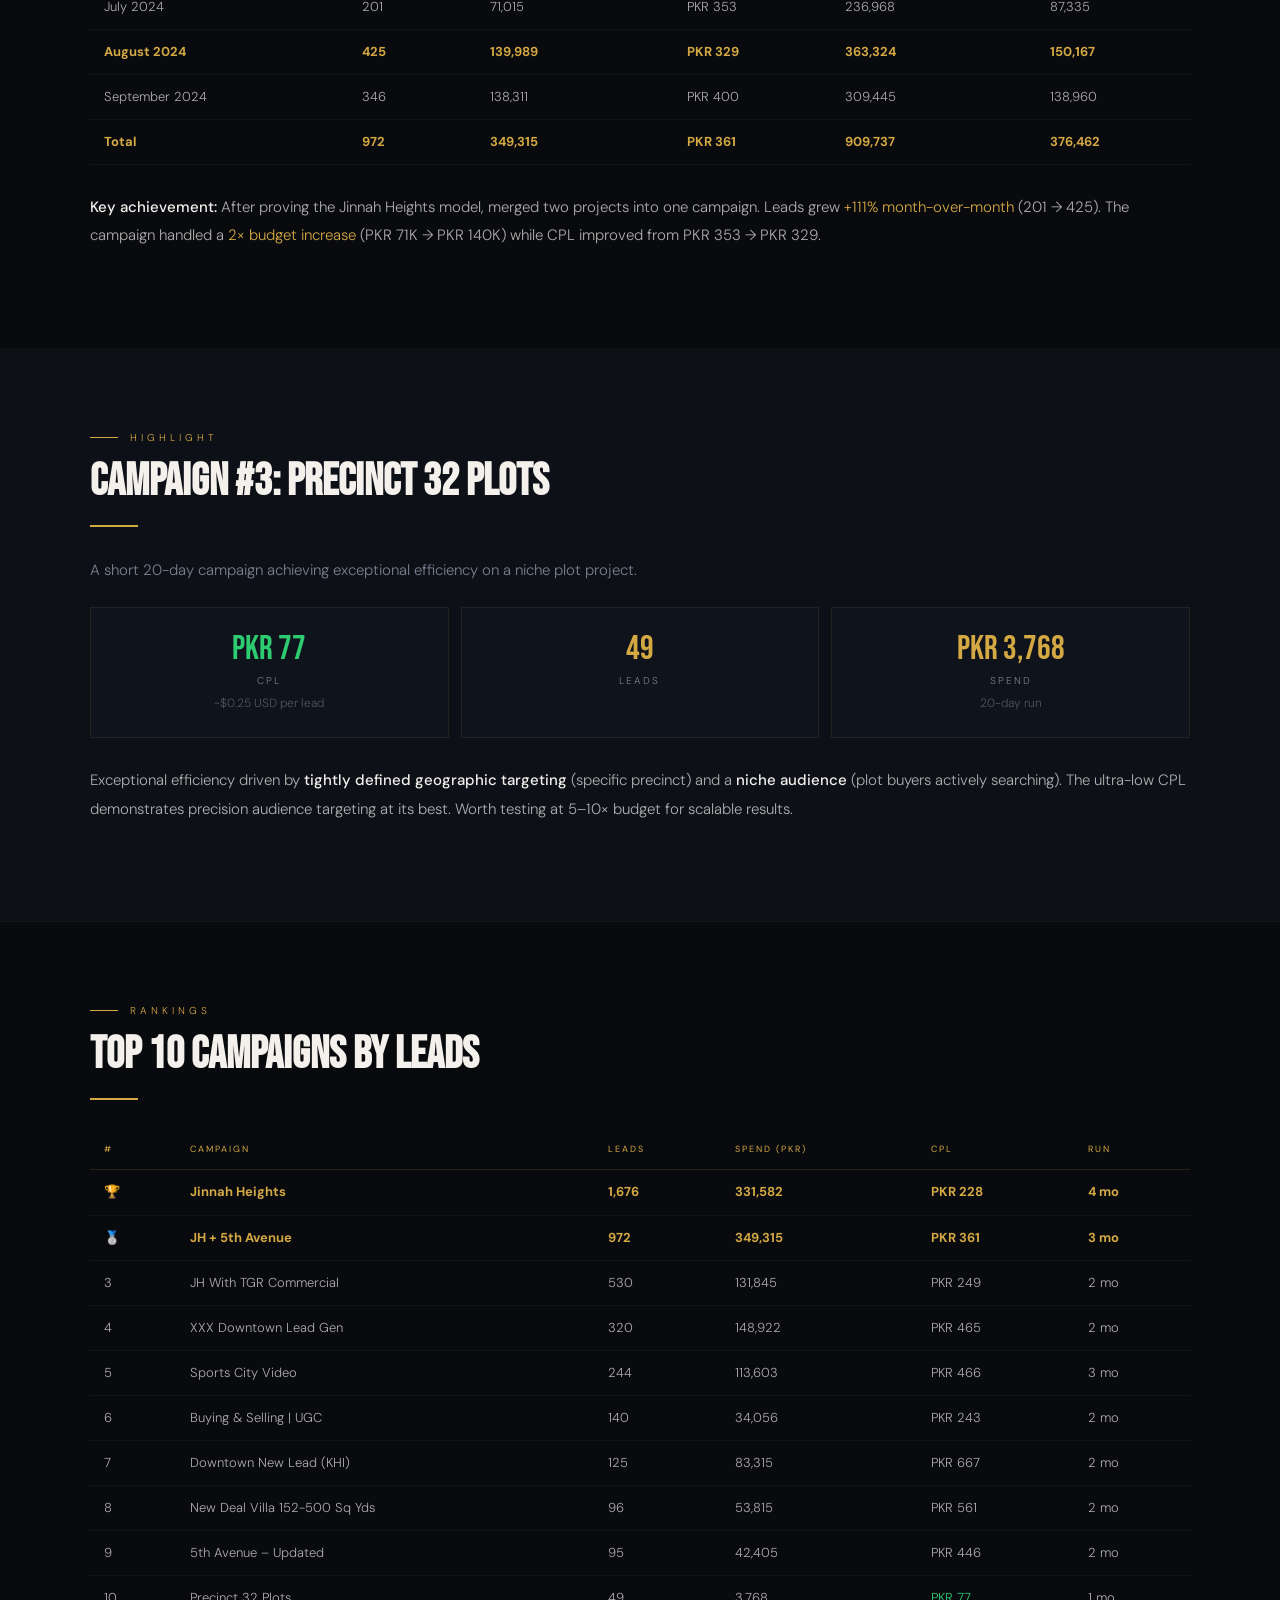
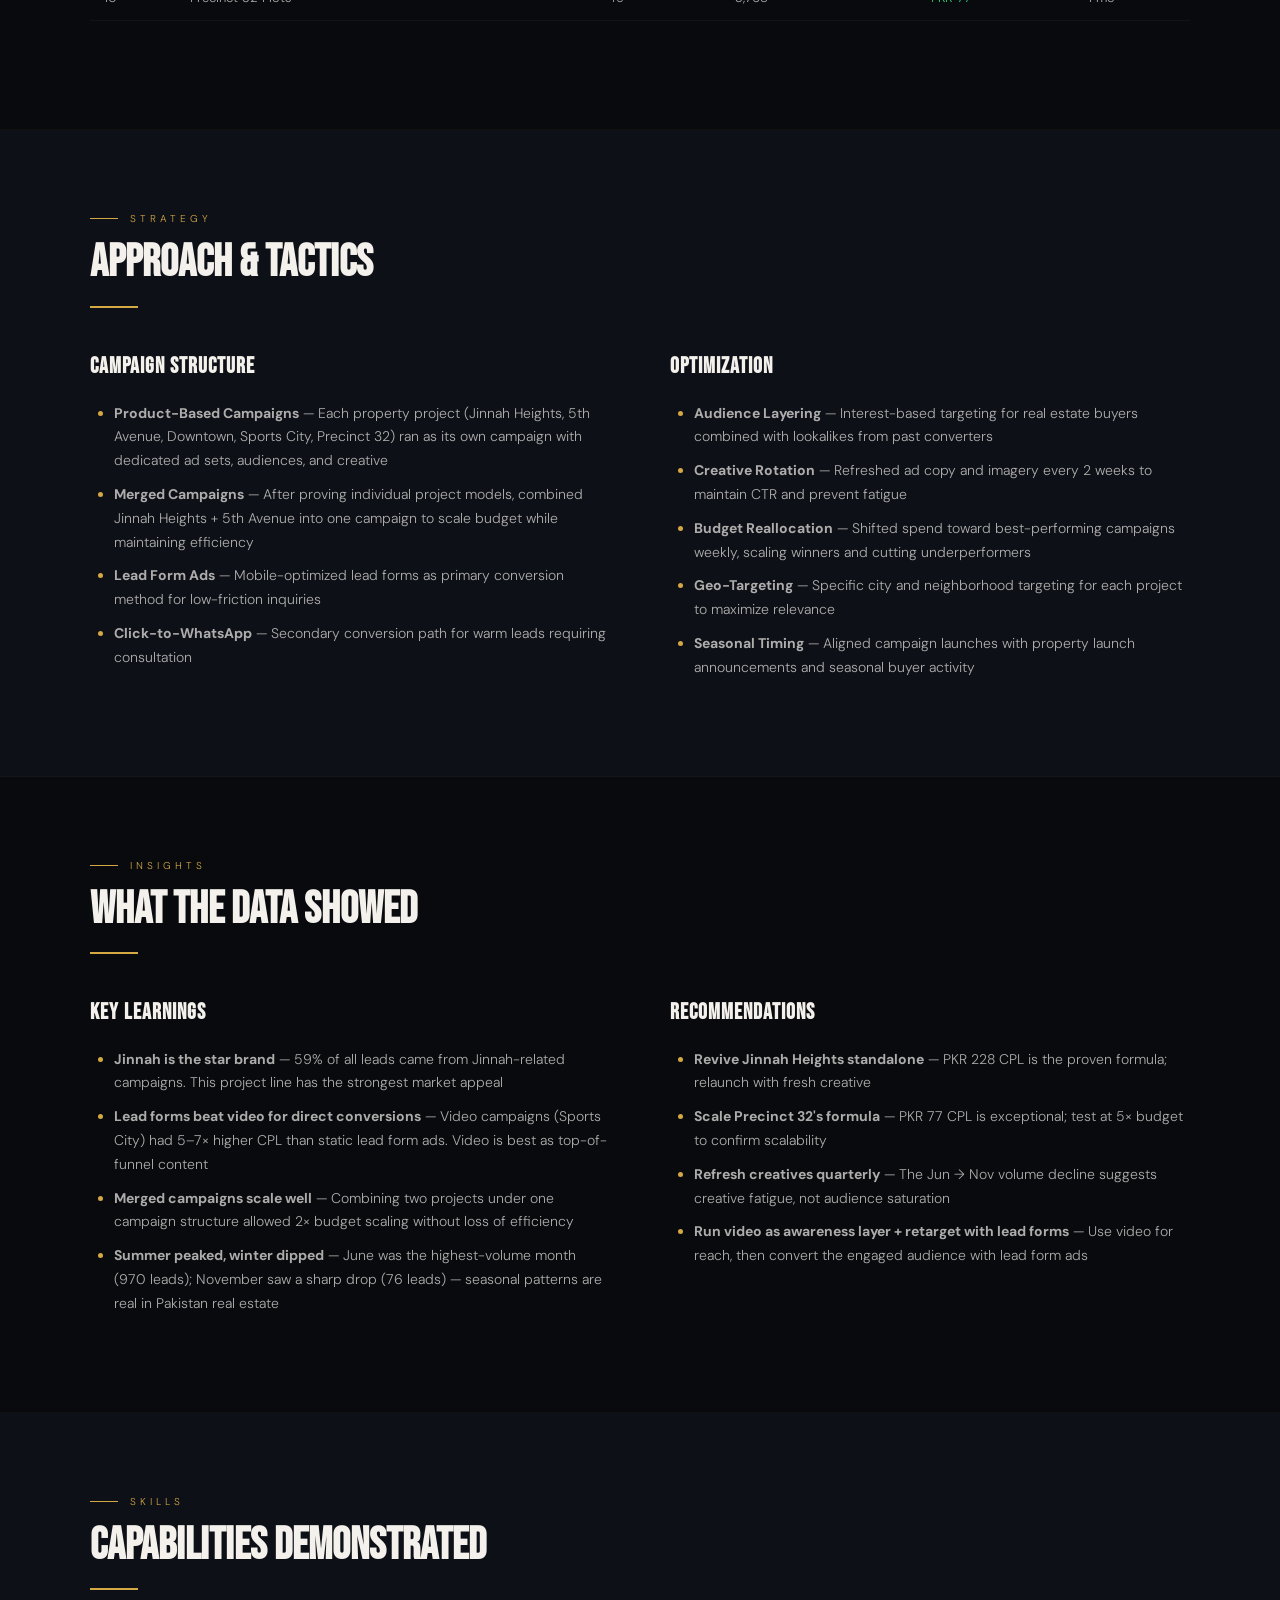
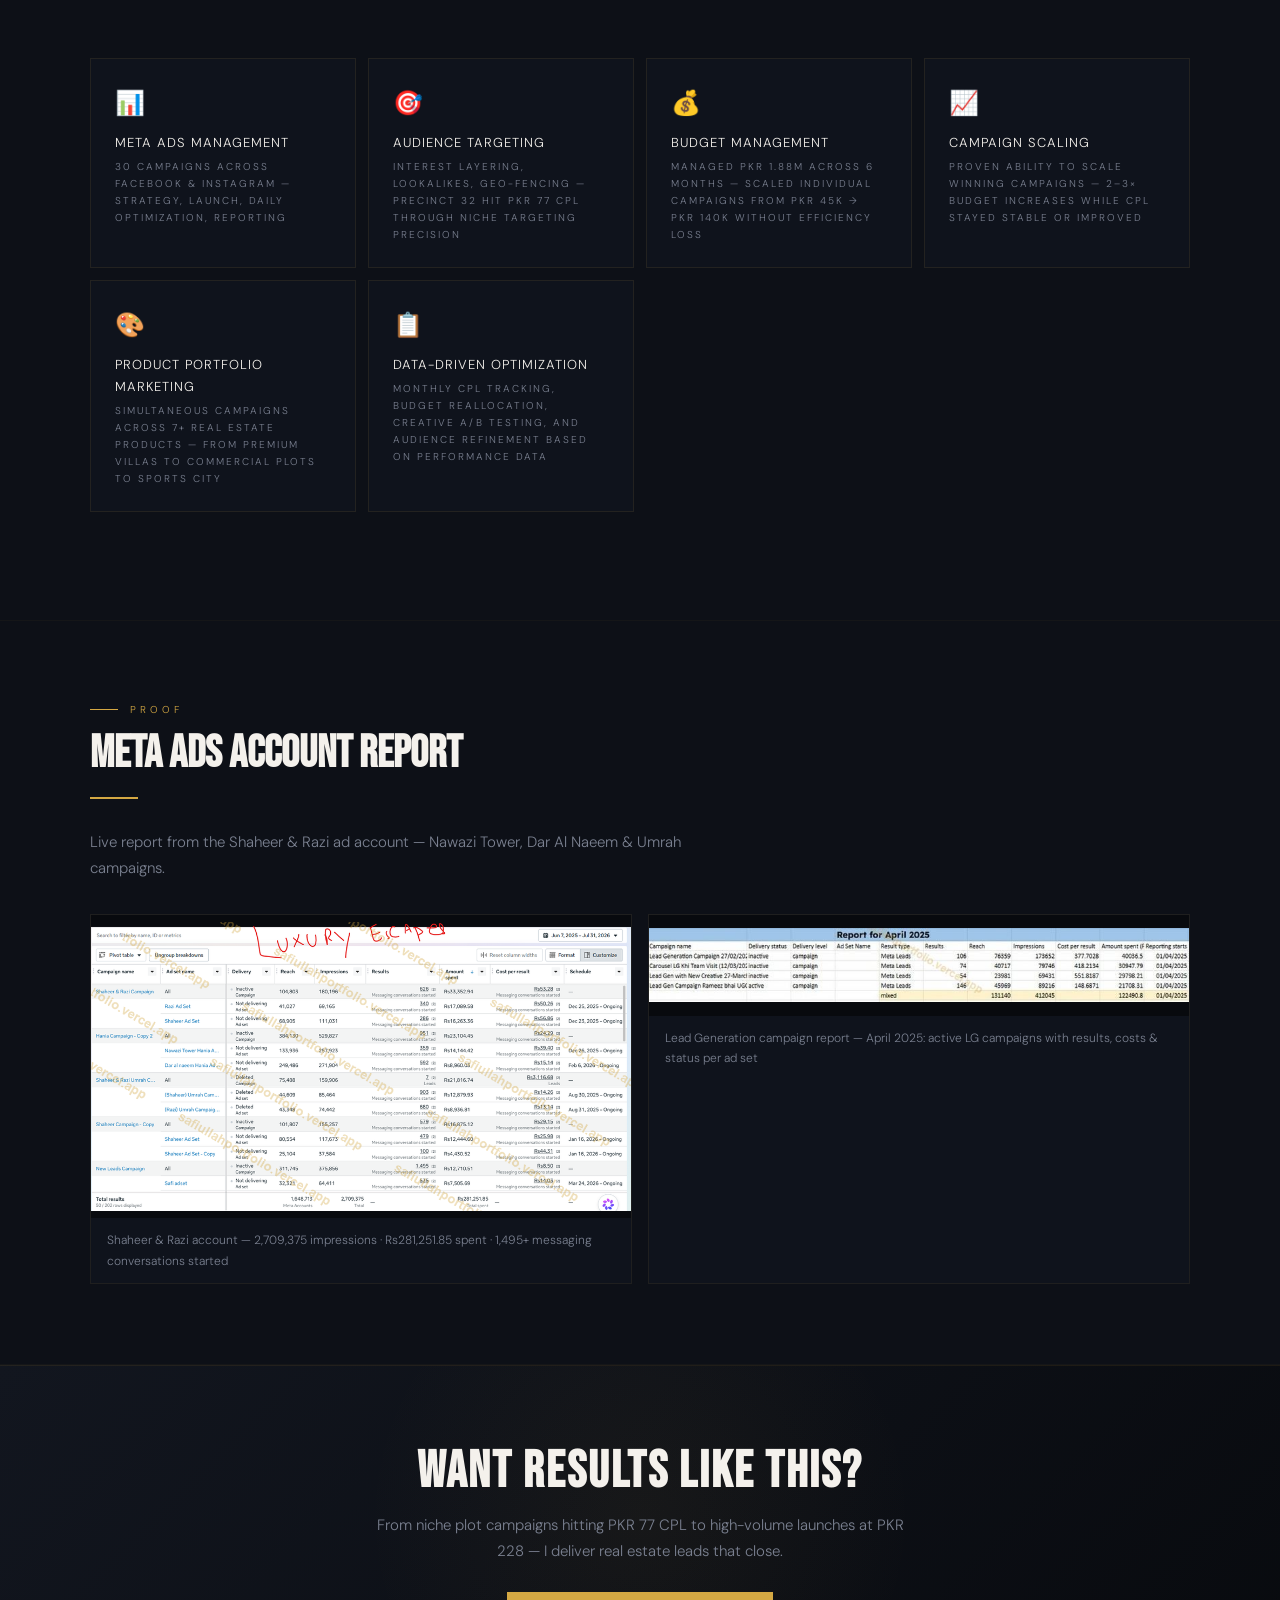
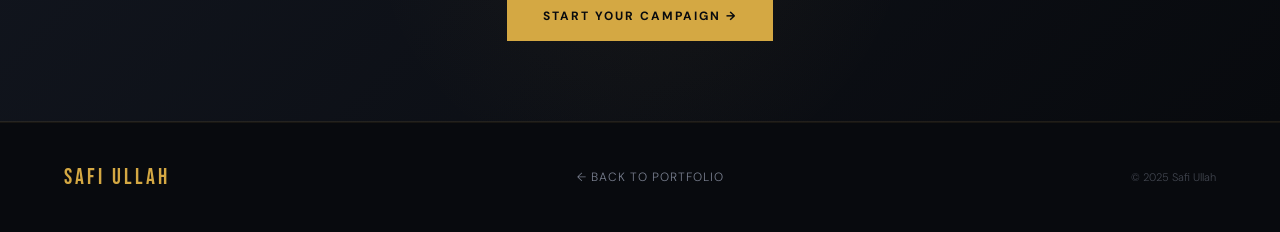
==== commit 6761b7cd: "Watermark all 35 embedded images with diagonal safiullahportfolio.vercel.app mark (baked into pixel " ====
--- a/case-studies/ali-saqlain.html
+++ b/case-studies/ali-saqlain.html
@@ -577,11 +577,11 @@
     <p class="s-sub">Live report from the Shaheer & Razi ad account — Nawazi Tower, Dar Al Naeem & Umrah campaigns.</p>
     <div class="gallery-grid" style="margin-top:32px">
       <div class="gallery-item">
-        <img src="[data-uri]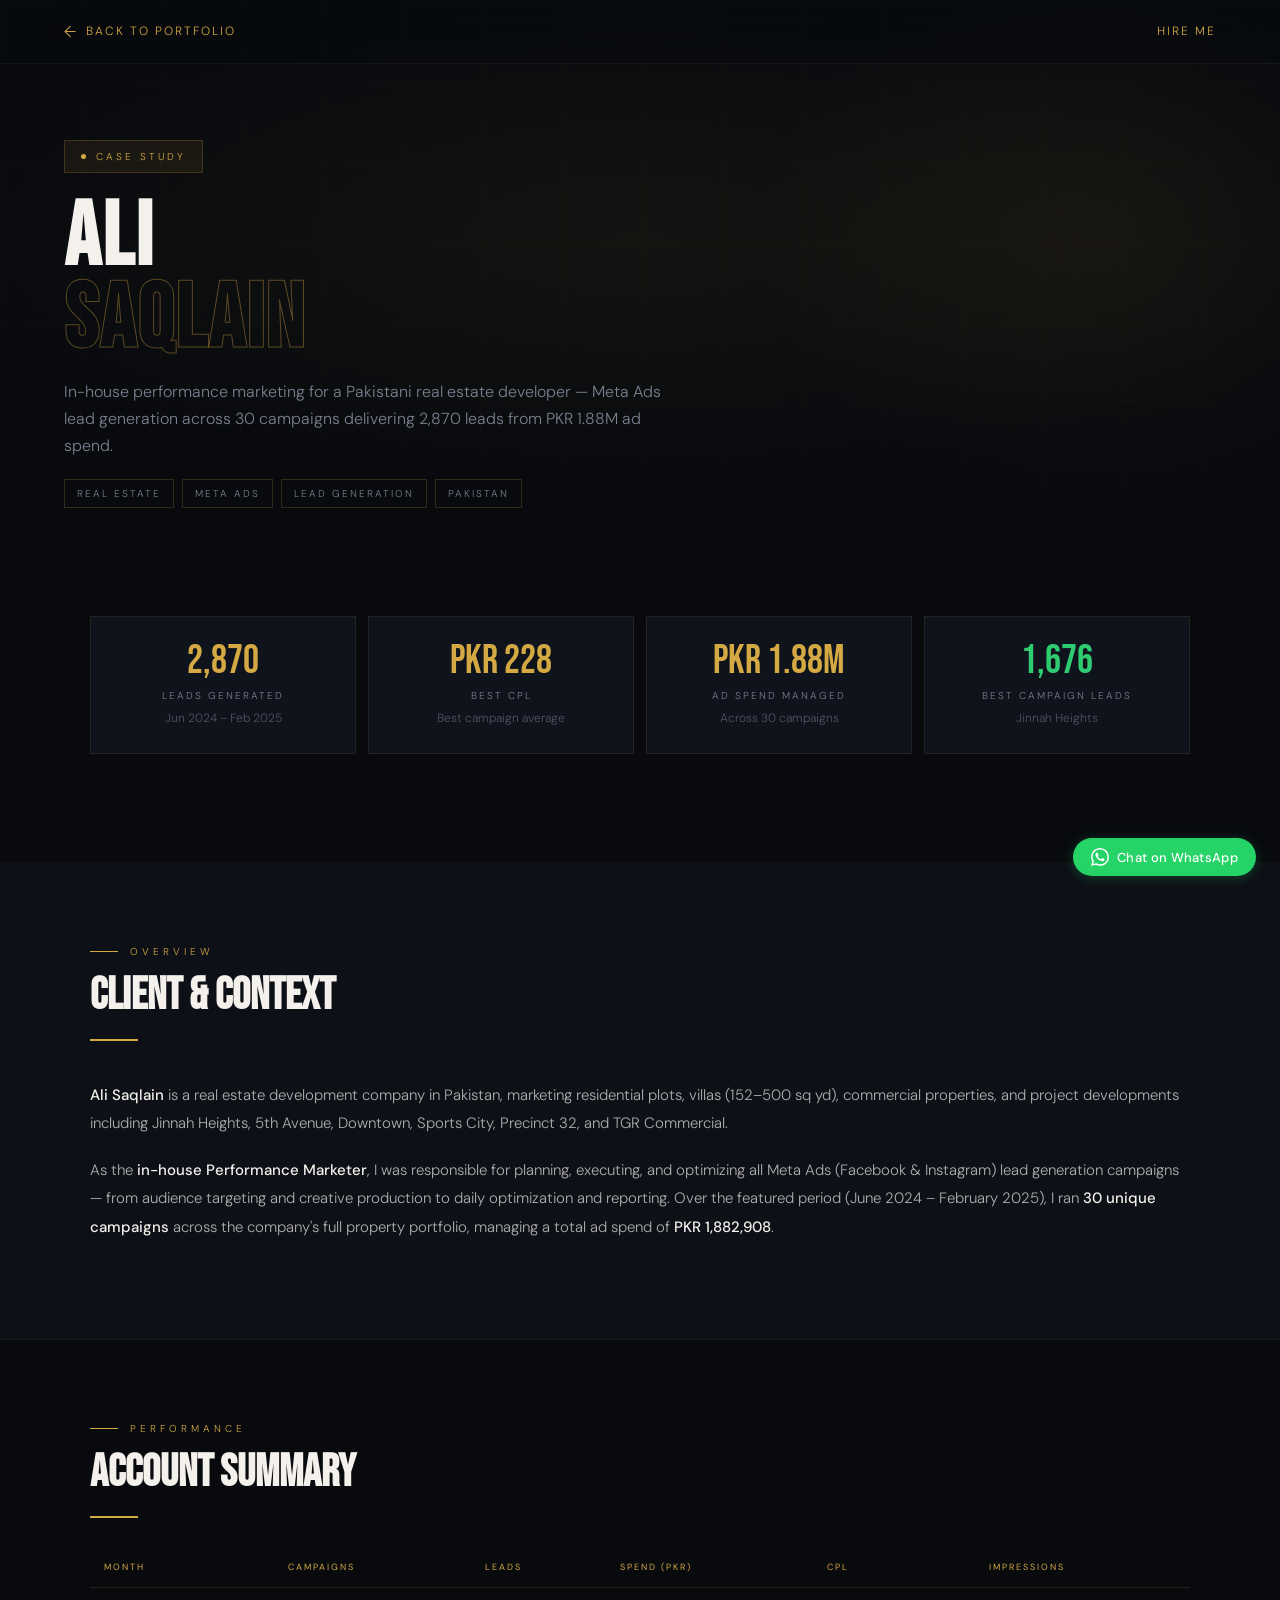
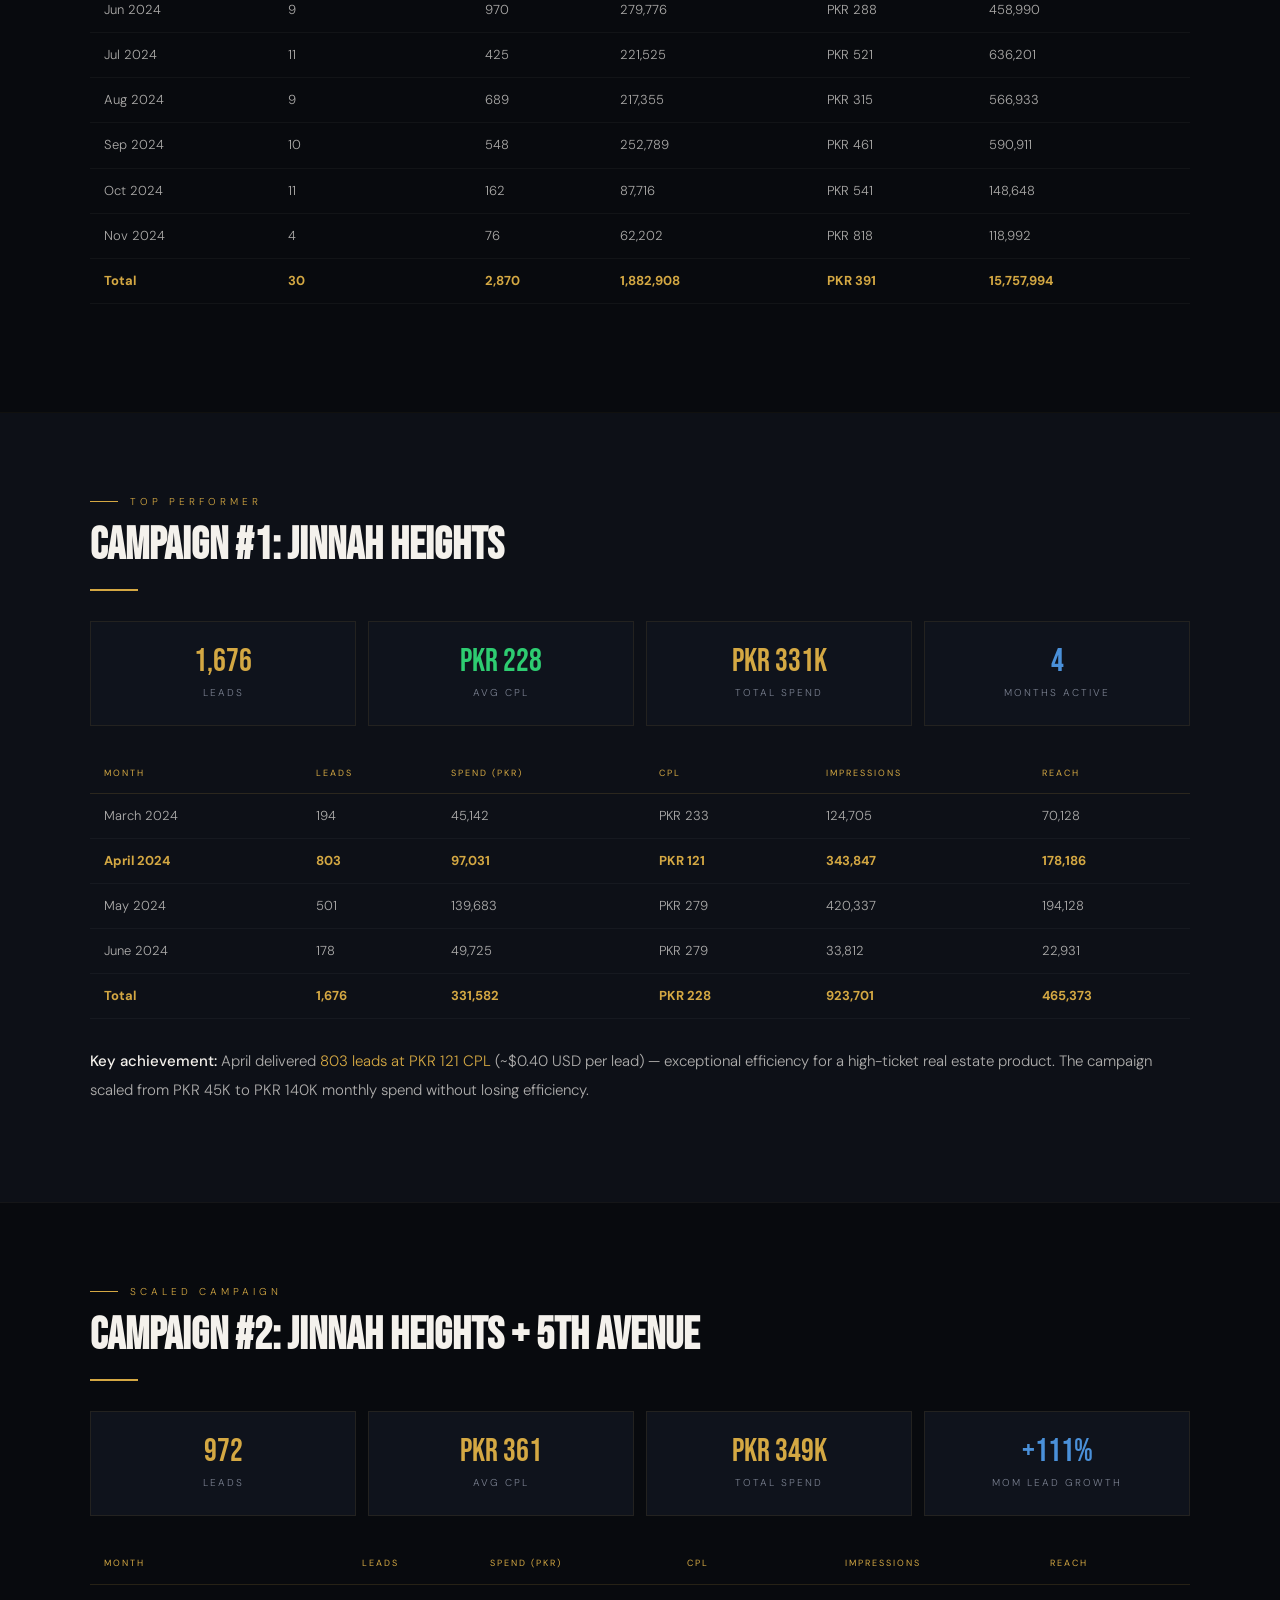
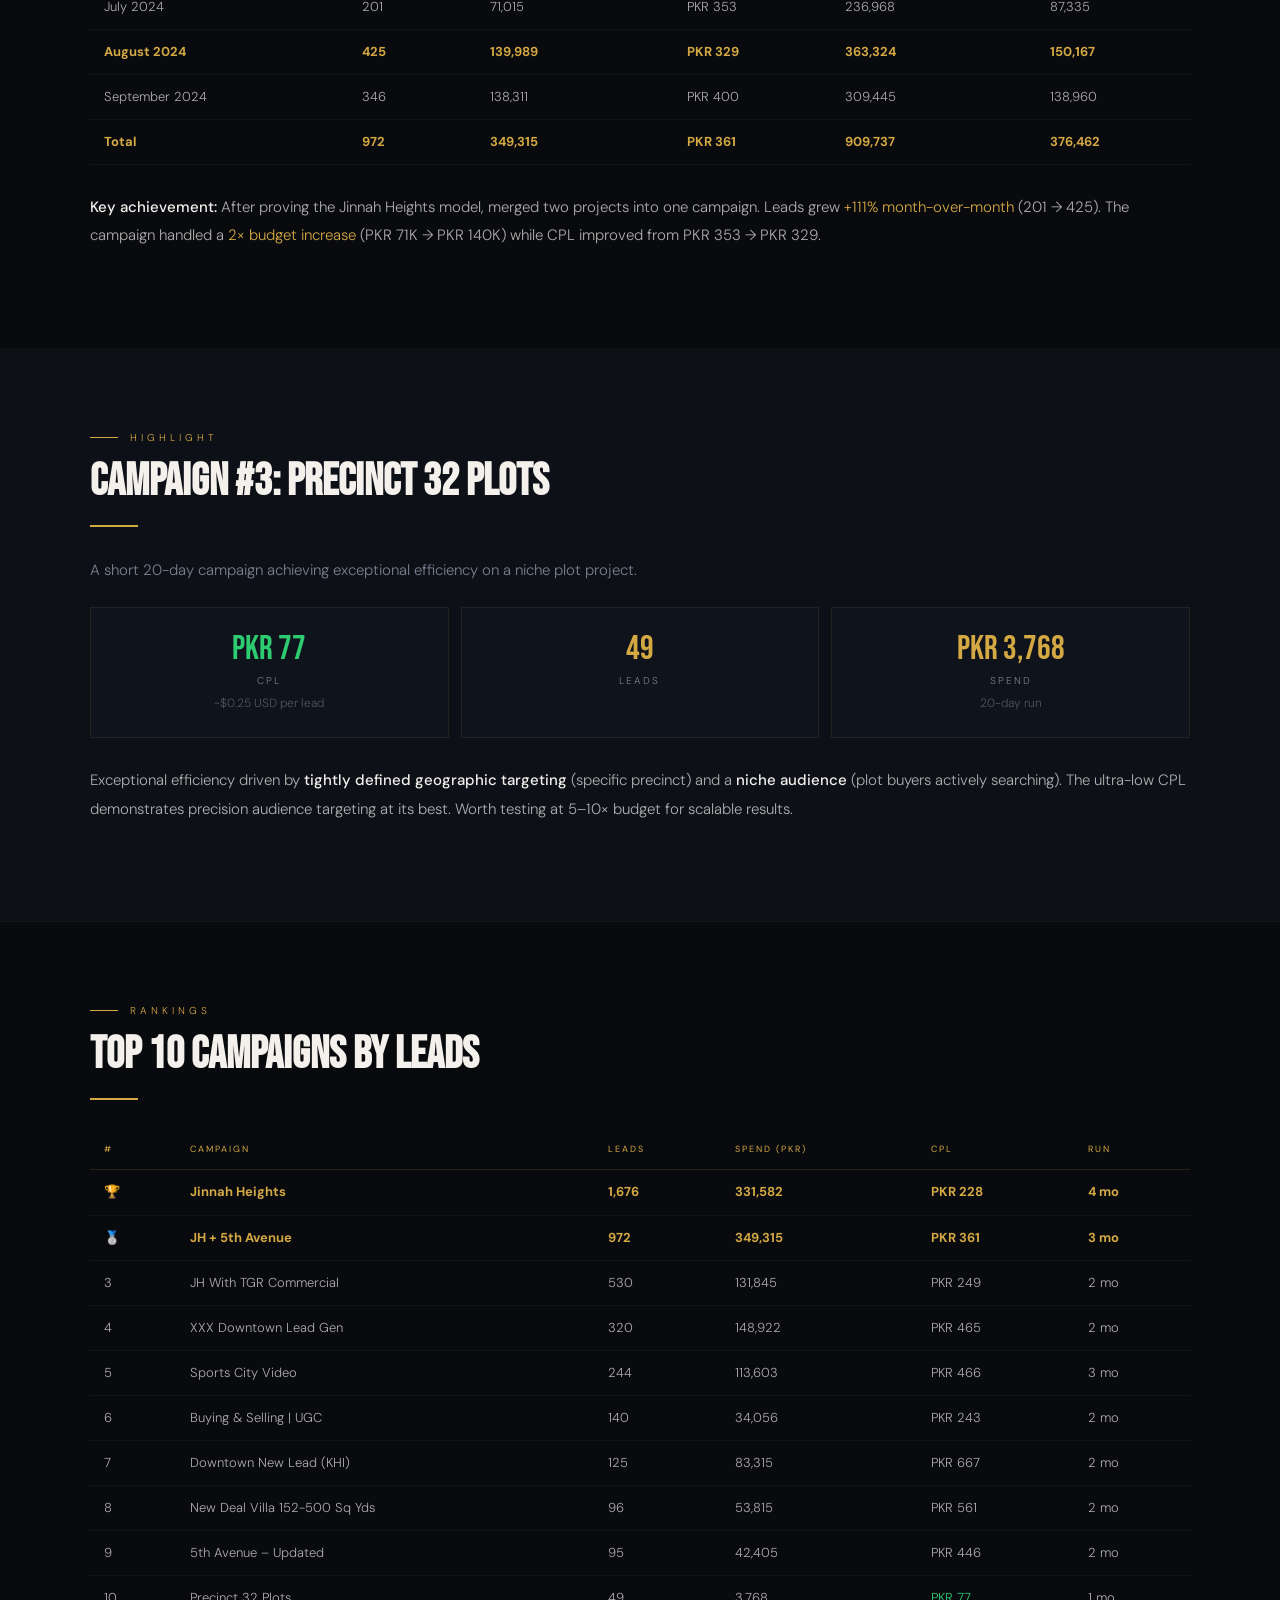
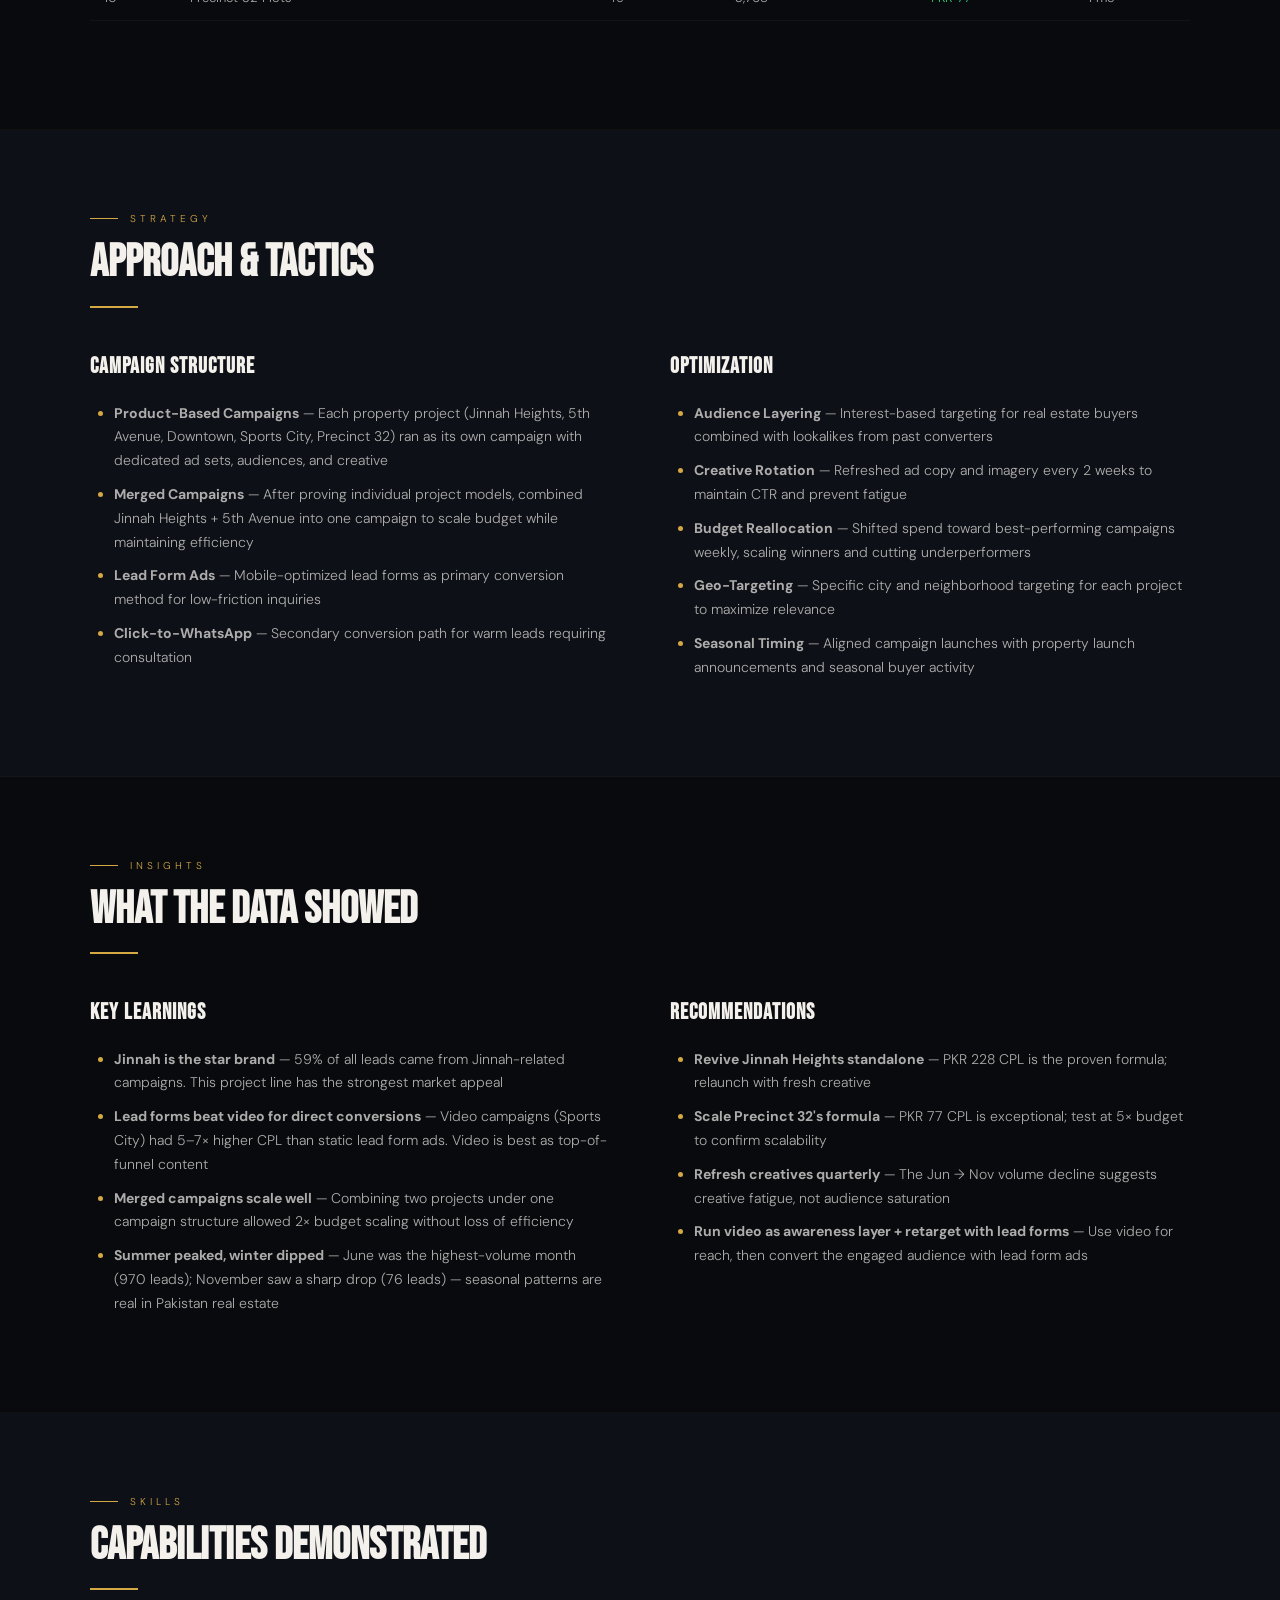
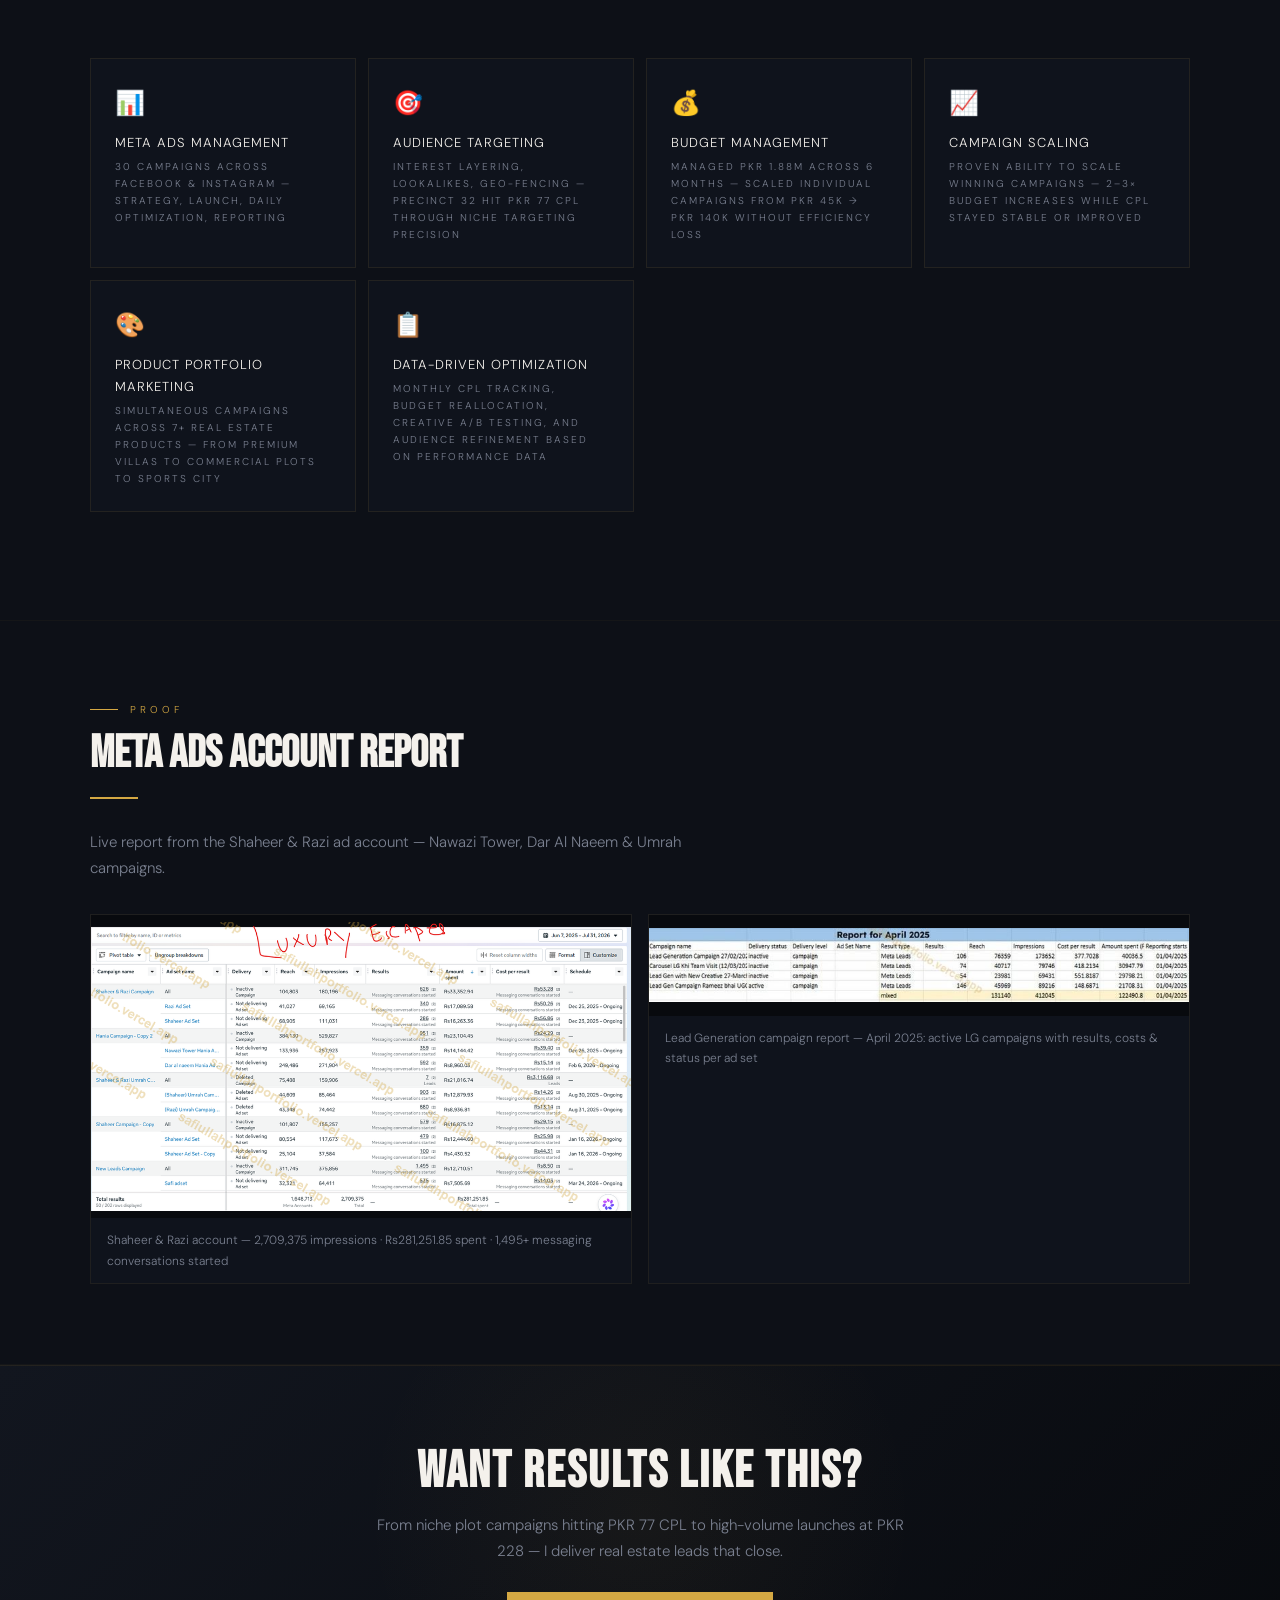
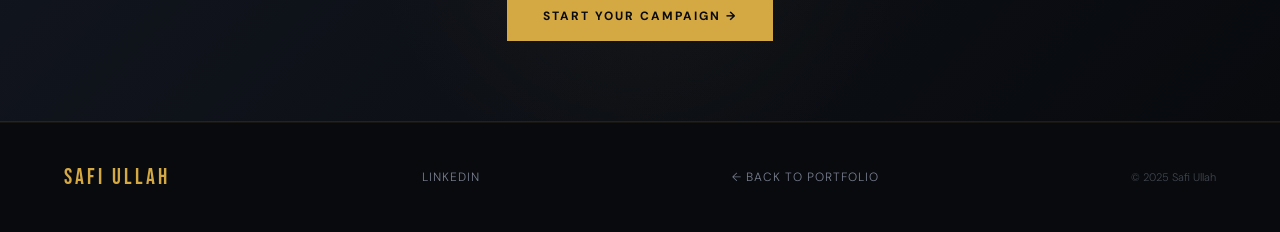
==== commit 3dcef5c4: "Add LinkedIn profile link (Safiullah97) to contact section, footer & all case-study footers" ====
--- a/case-studies/ali-saqlain.html
+++ b/case-studies/ali-saqlain.html
@@ -597,6 +597,7 @@
 
 <footer class="cs-footer">
   <div class="f-logo">SAFI ULLAH</div>
+<a href="https://www.linkedin.com/in/safiullah97/" target="_blank" rel="noopener">LinkedIn</a>
   <a href="../index.html">← Back to Portfolio</a>
   <div class="f-copy">© 2025 Safi Ullah</div>
 </footer>
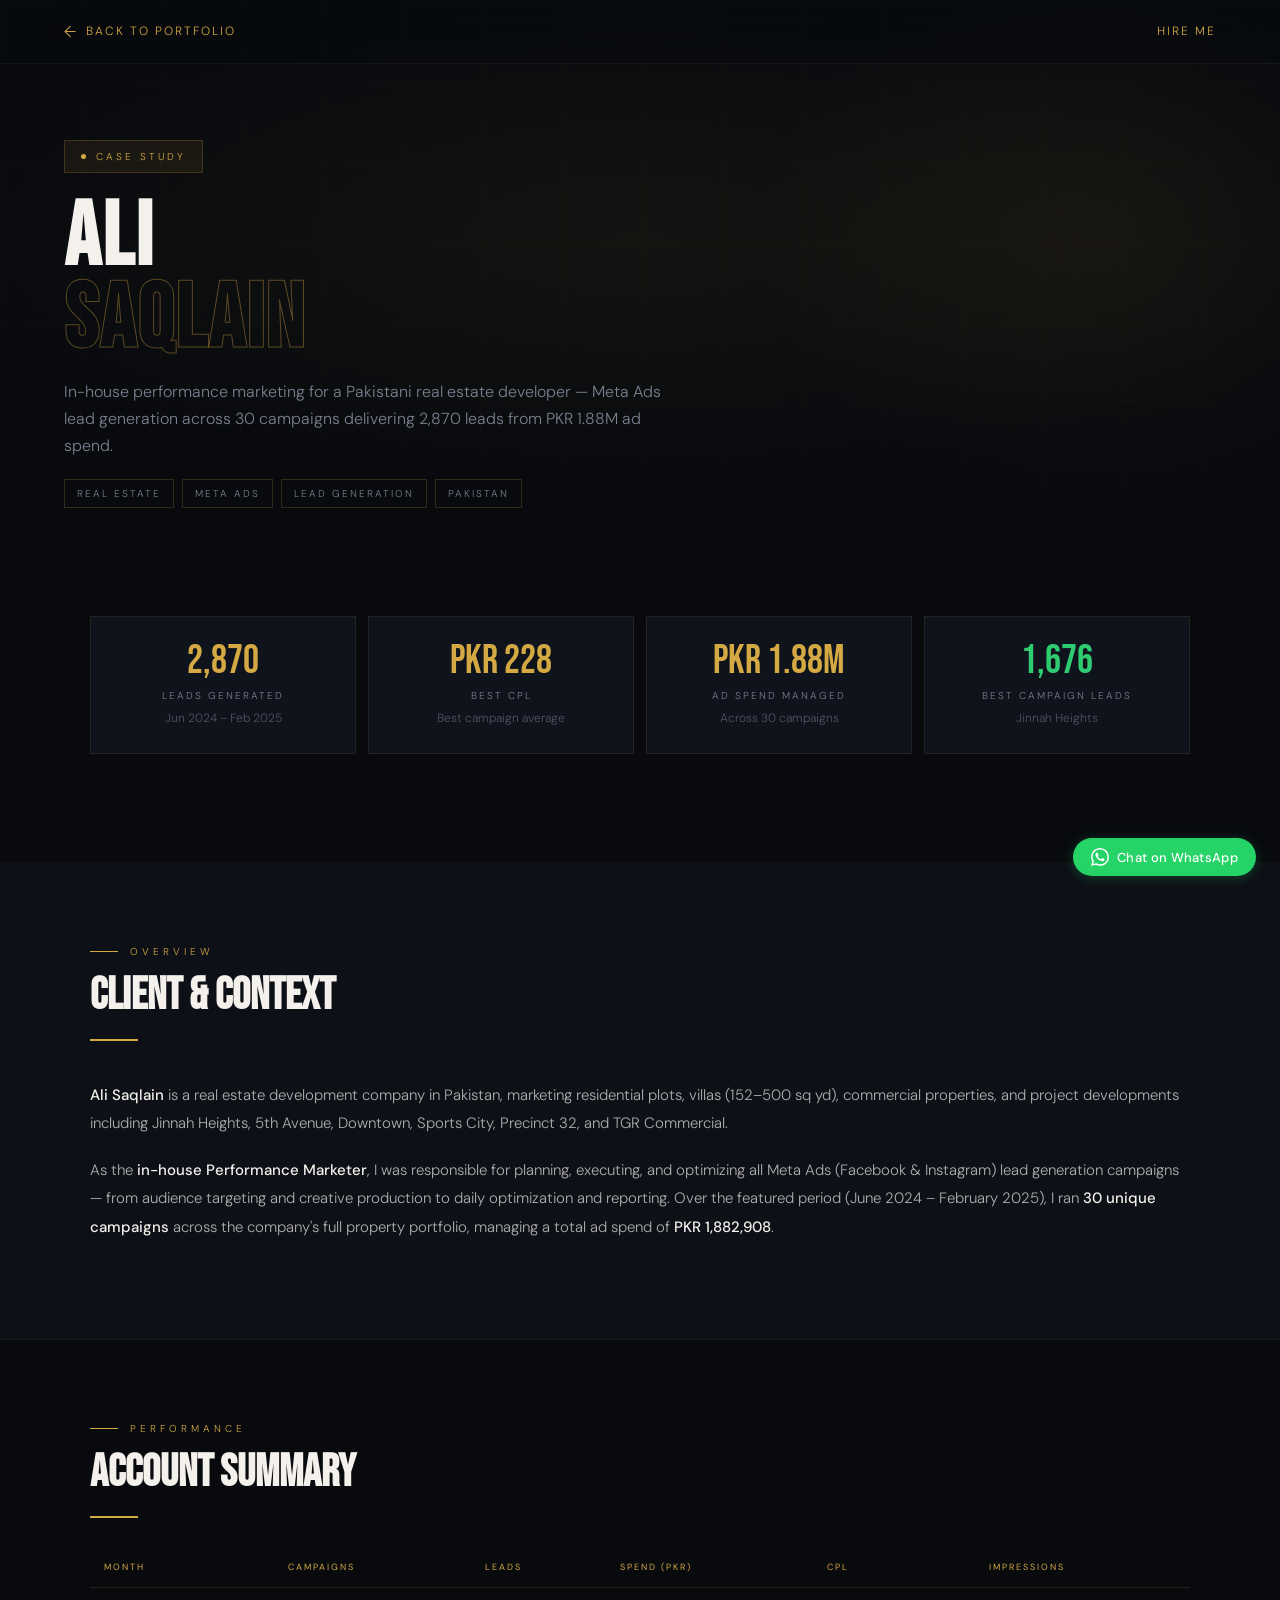
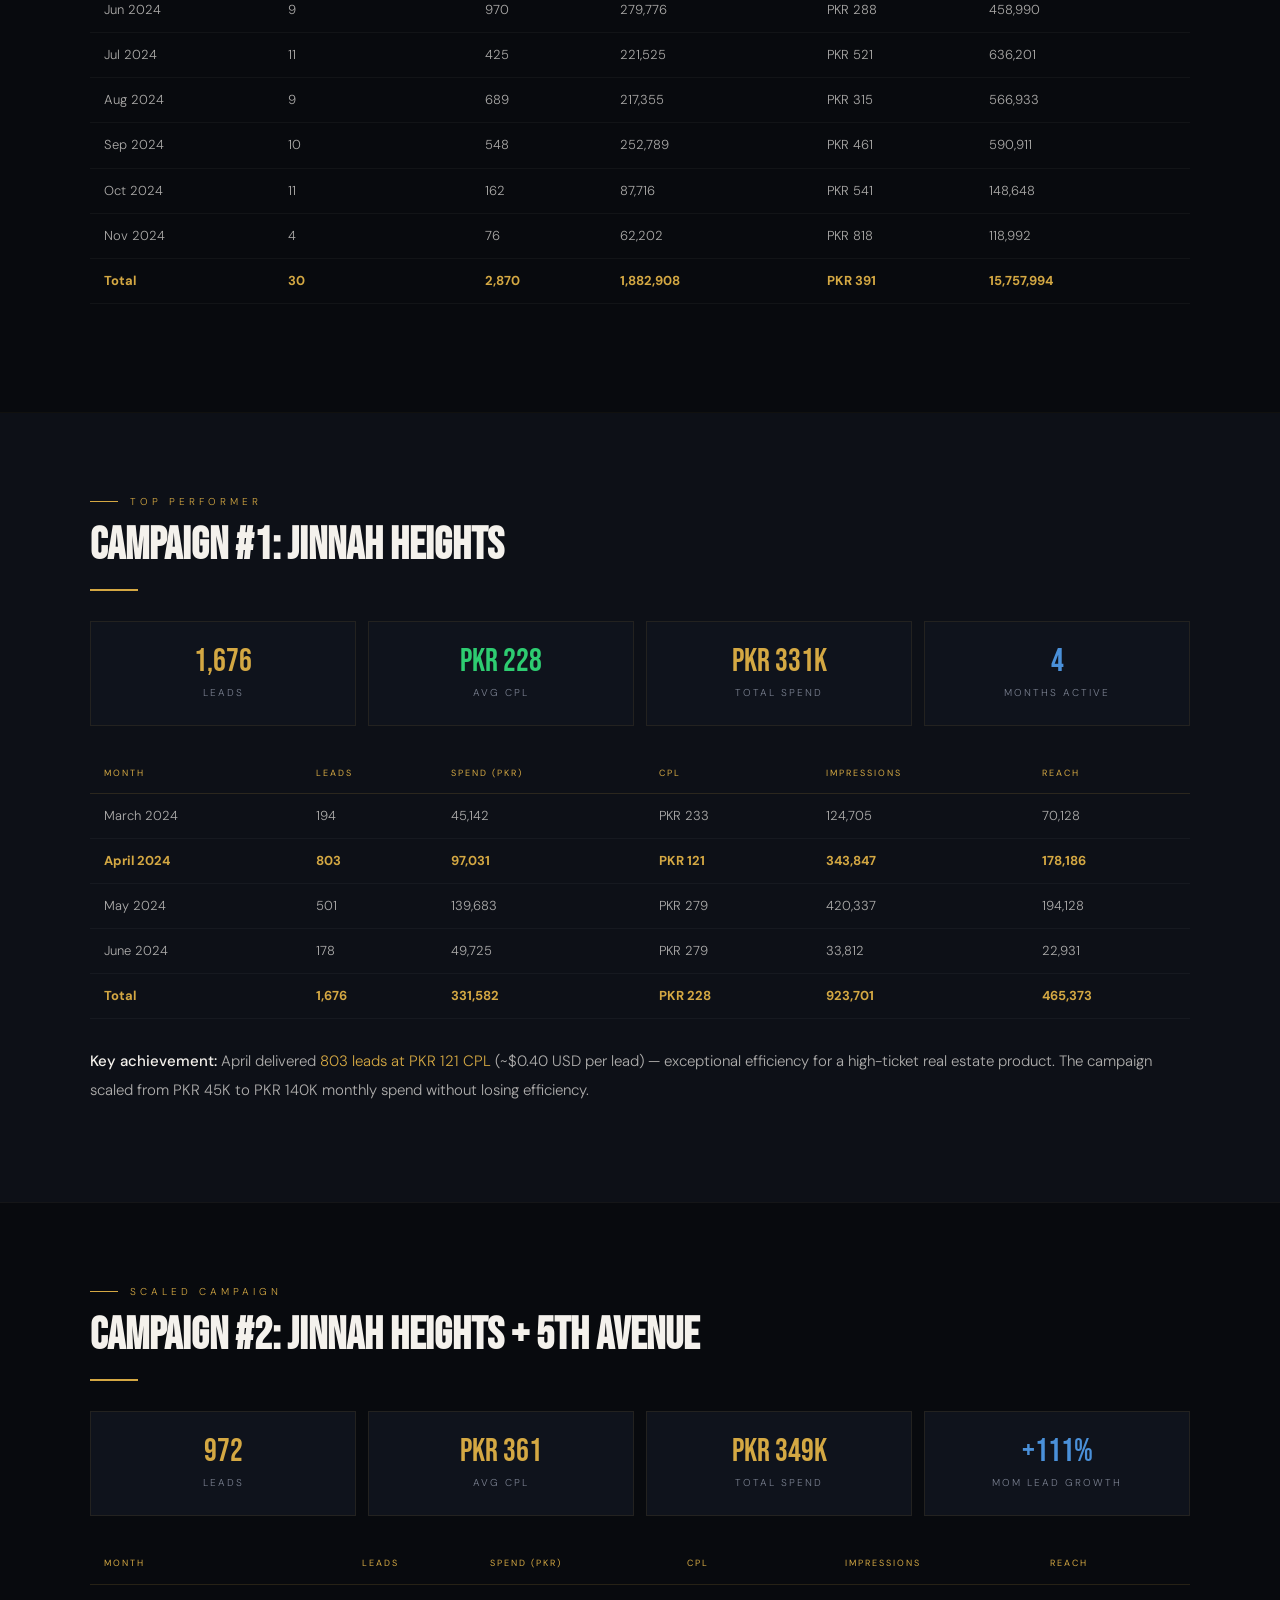
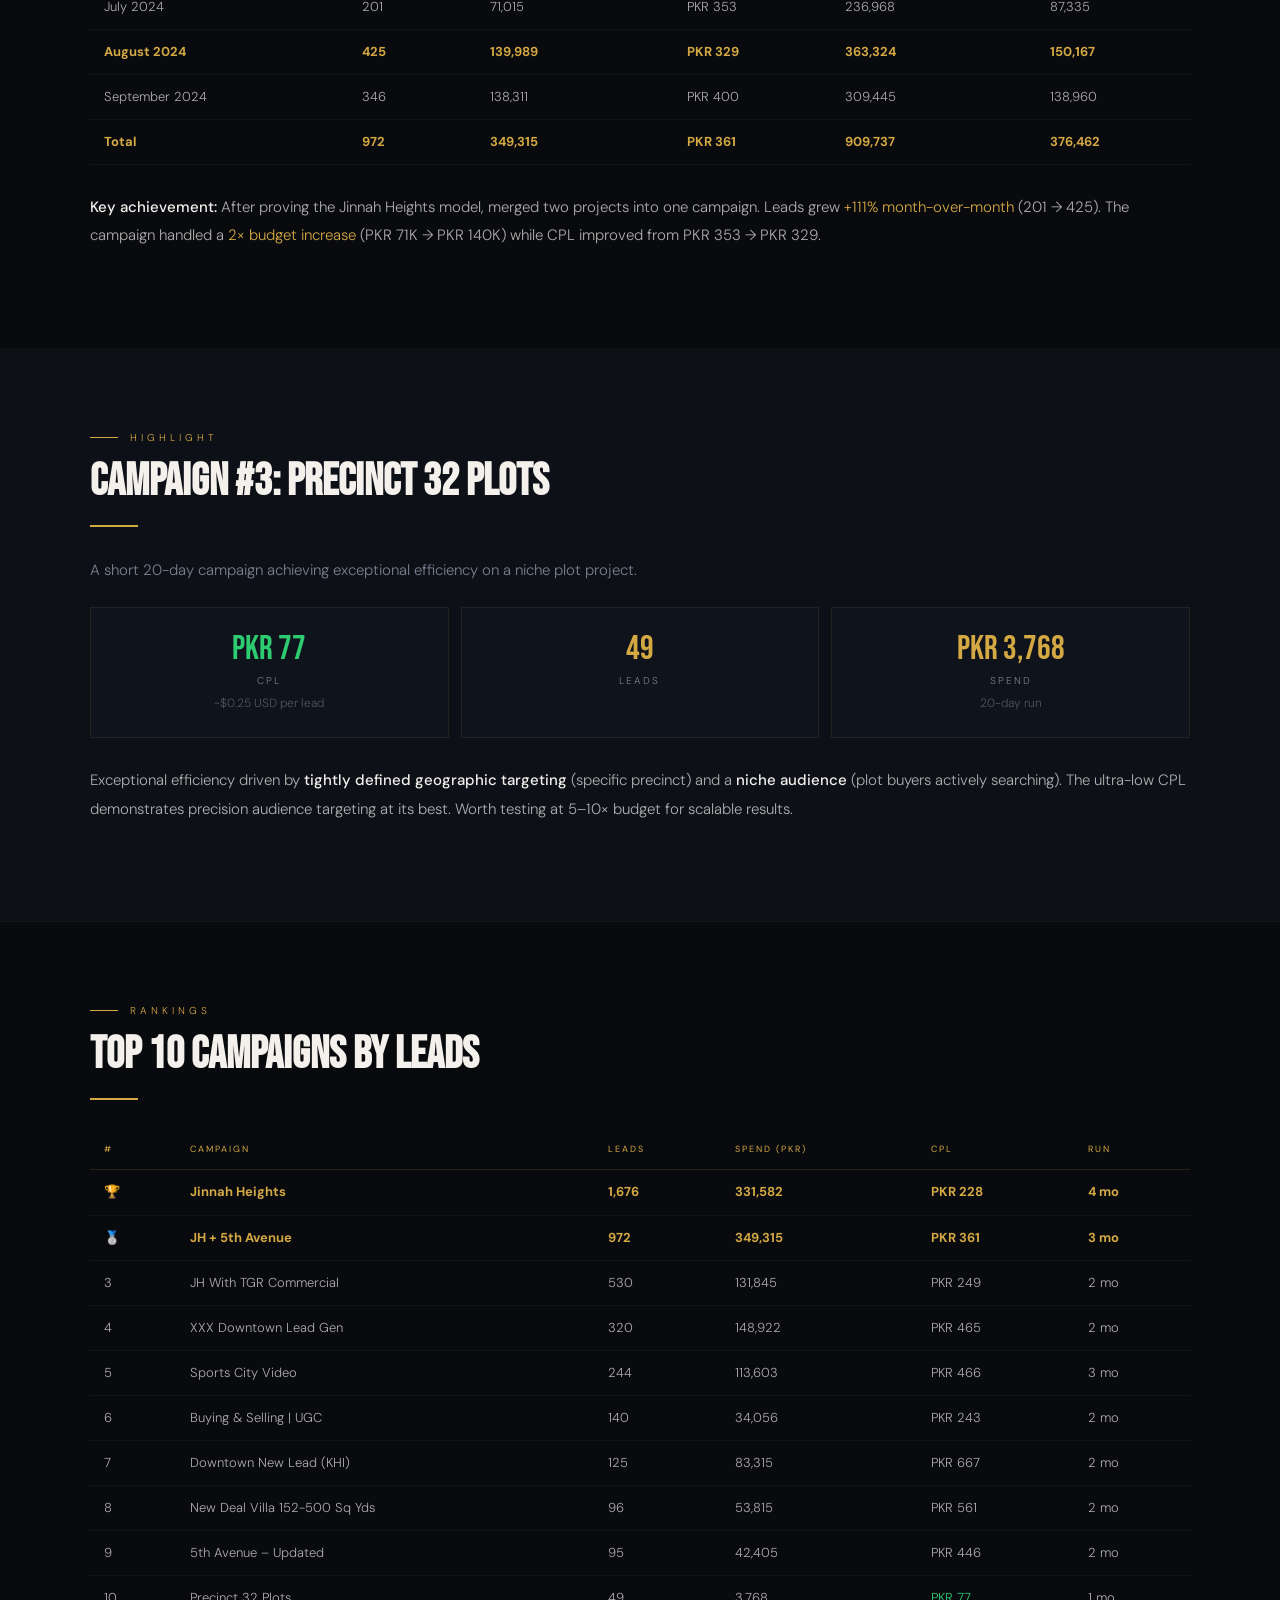
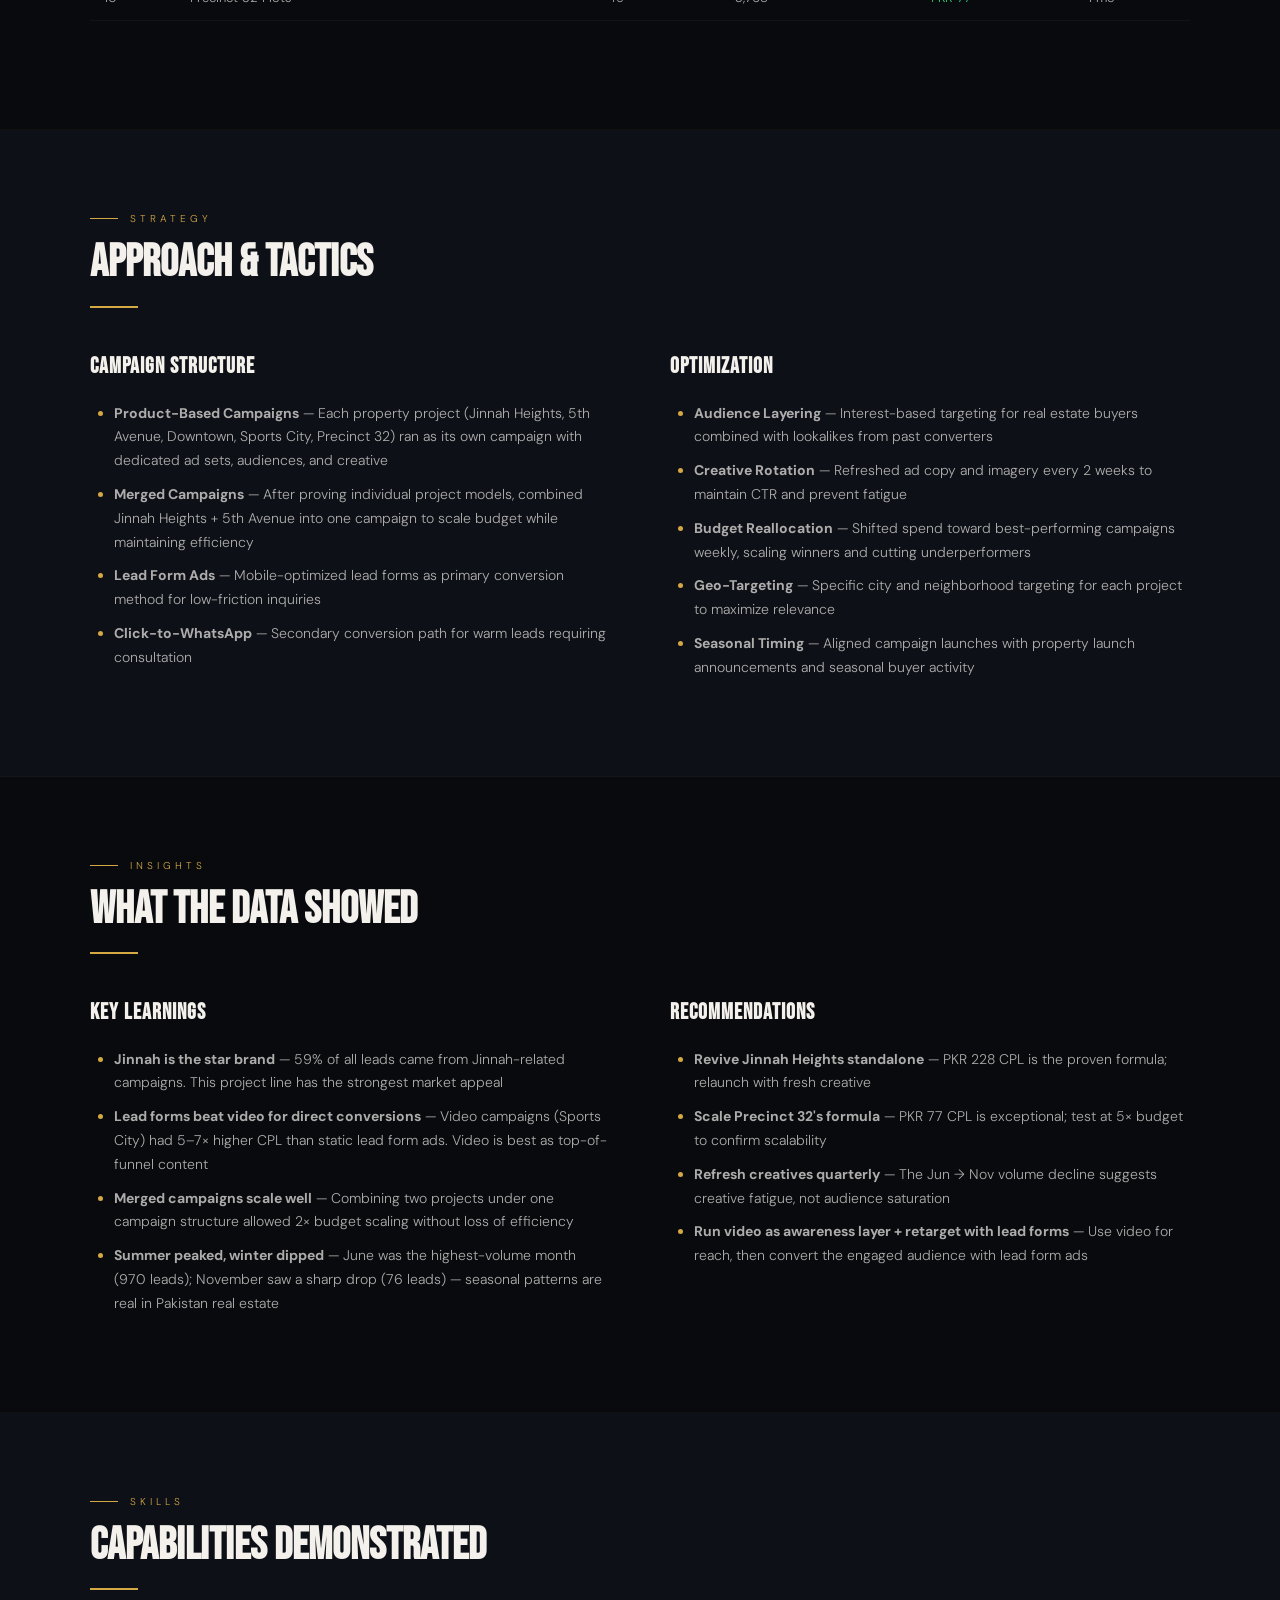
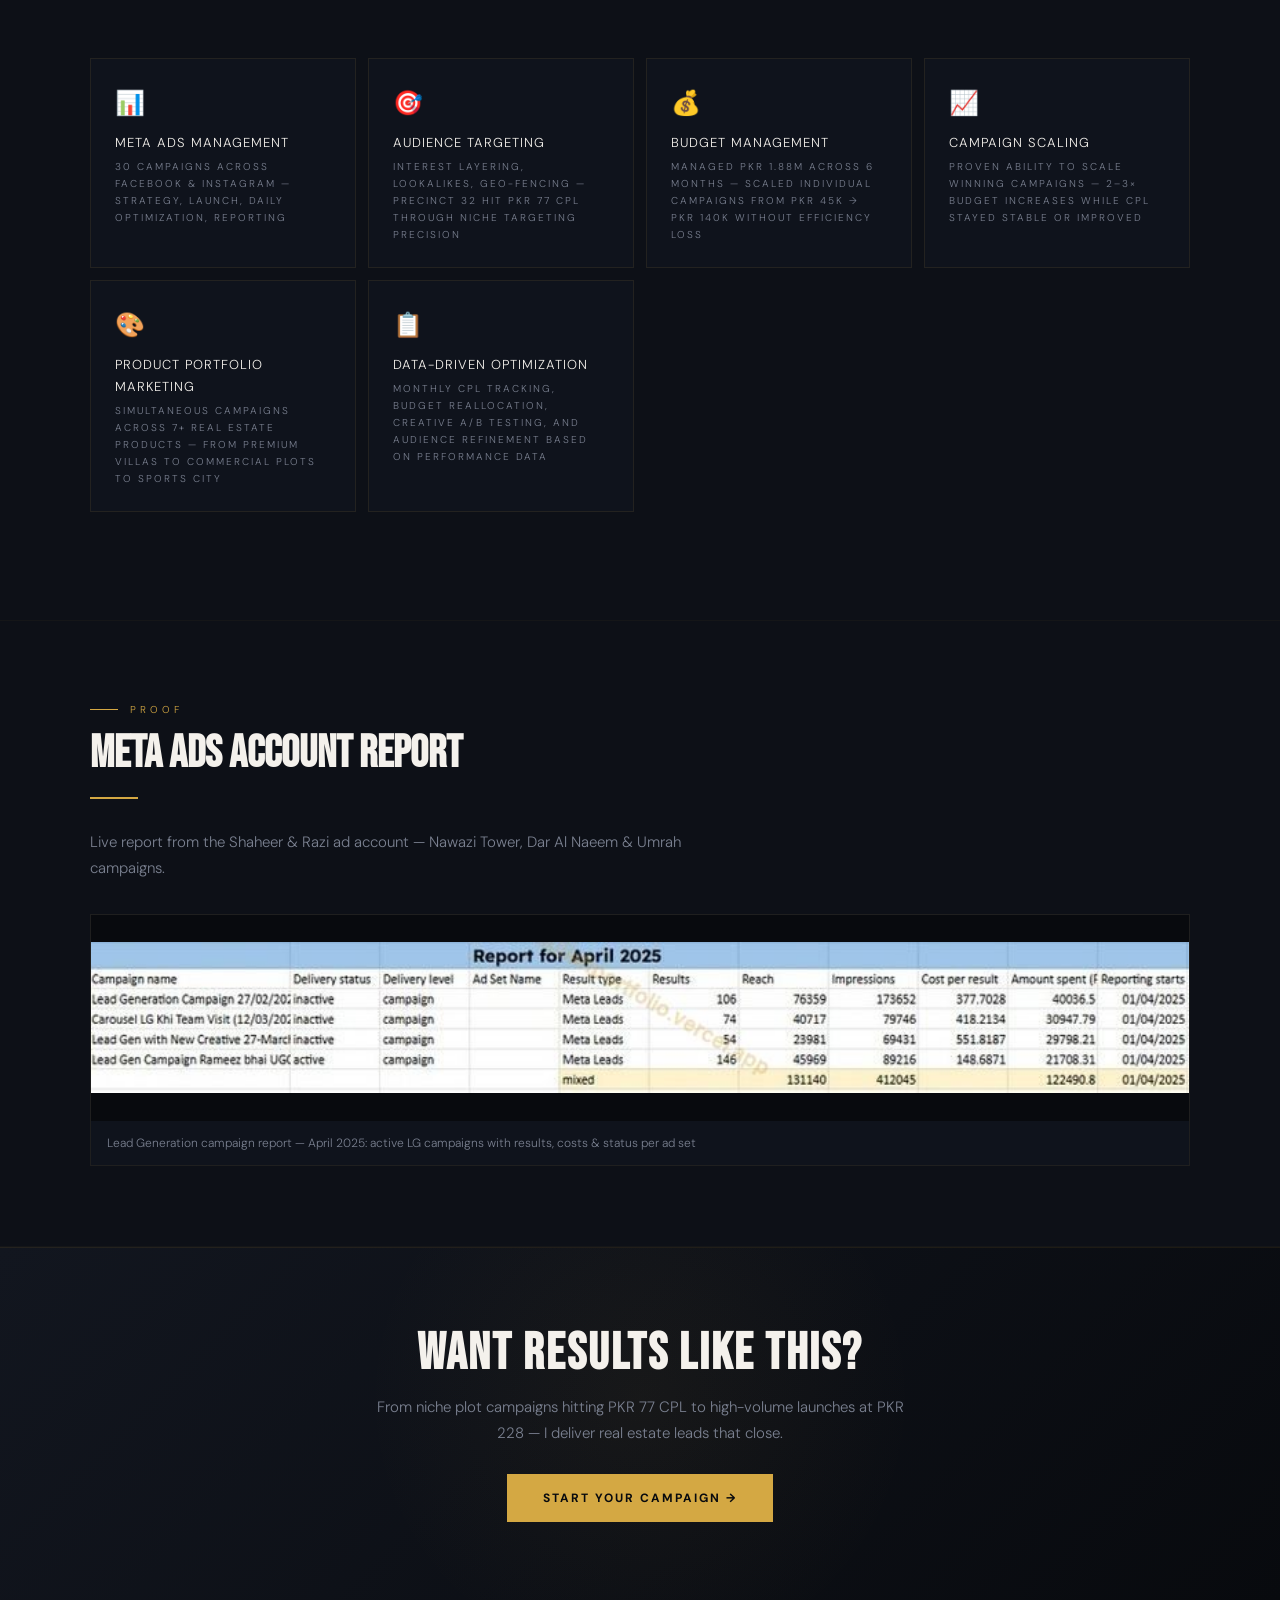
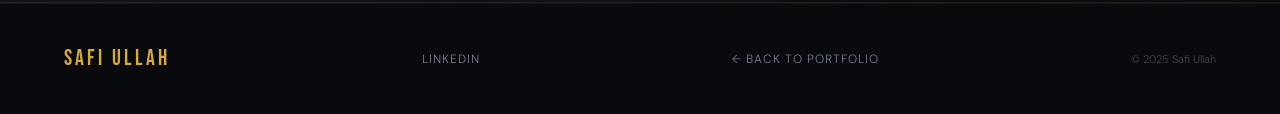
==== commit f65e0796: "Move Shaheer & Razi account report from Ali Saqlain to Luxury Escapes case study; remove red Luxury " ====
--- a/case-studies/ali-saqlain.html
+++ b/case-studies/ali-saqlain.html
@@ -576,10 +576,7 @@
     <div class="gold-line"></div>
     <p class="s-sub">Live report from the Shaheer & Razi ad account — Nawazi Tower, Dar Al Naeem & Umrah campaigns.</p>
     <div class="gallery-grid" style="margin-top:32px">
-      <div class="gallery-item">
-        <img src="[data-uri]